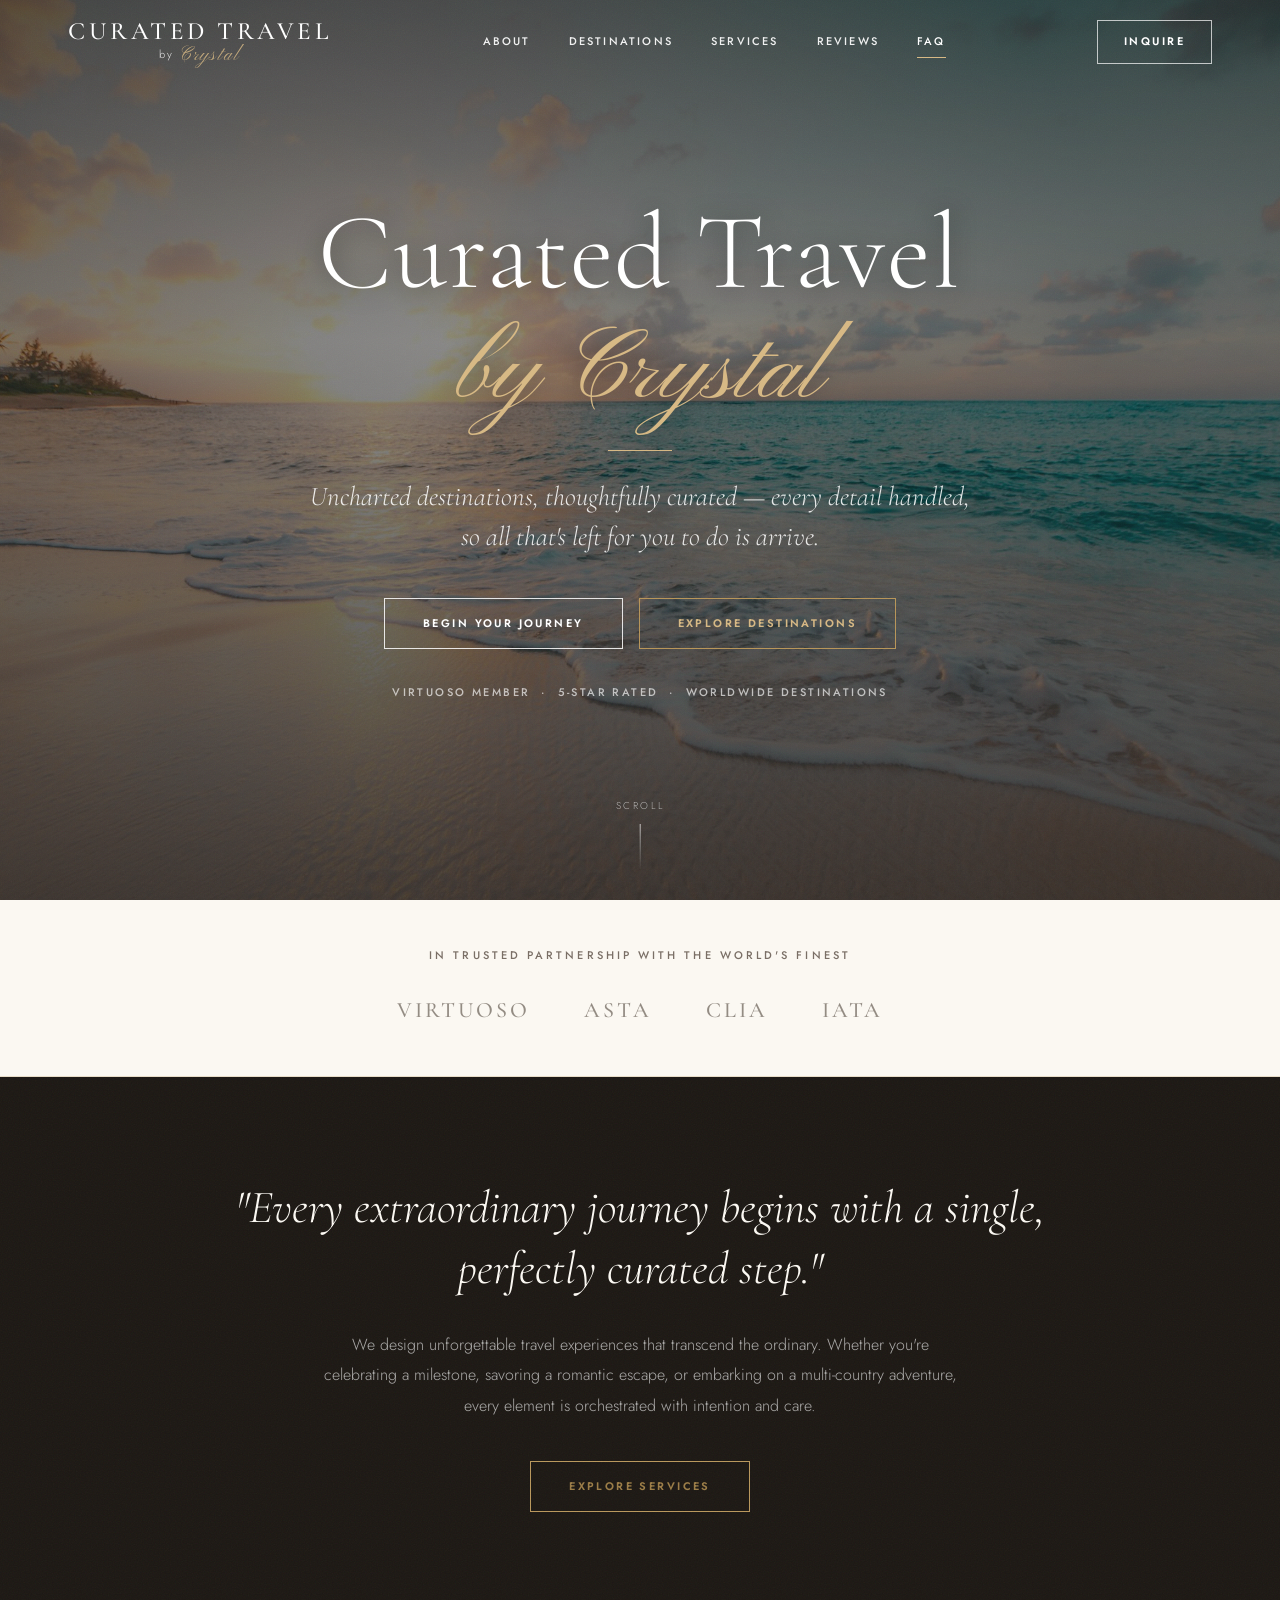
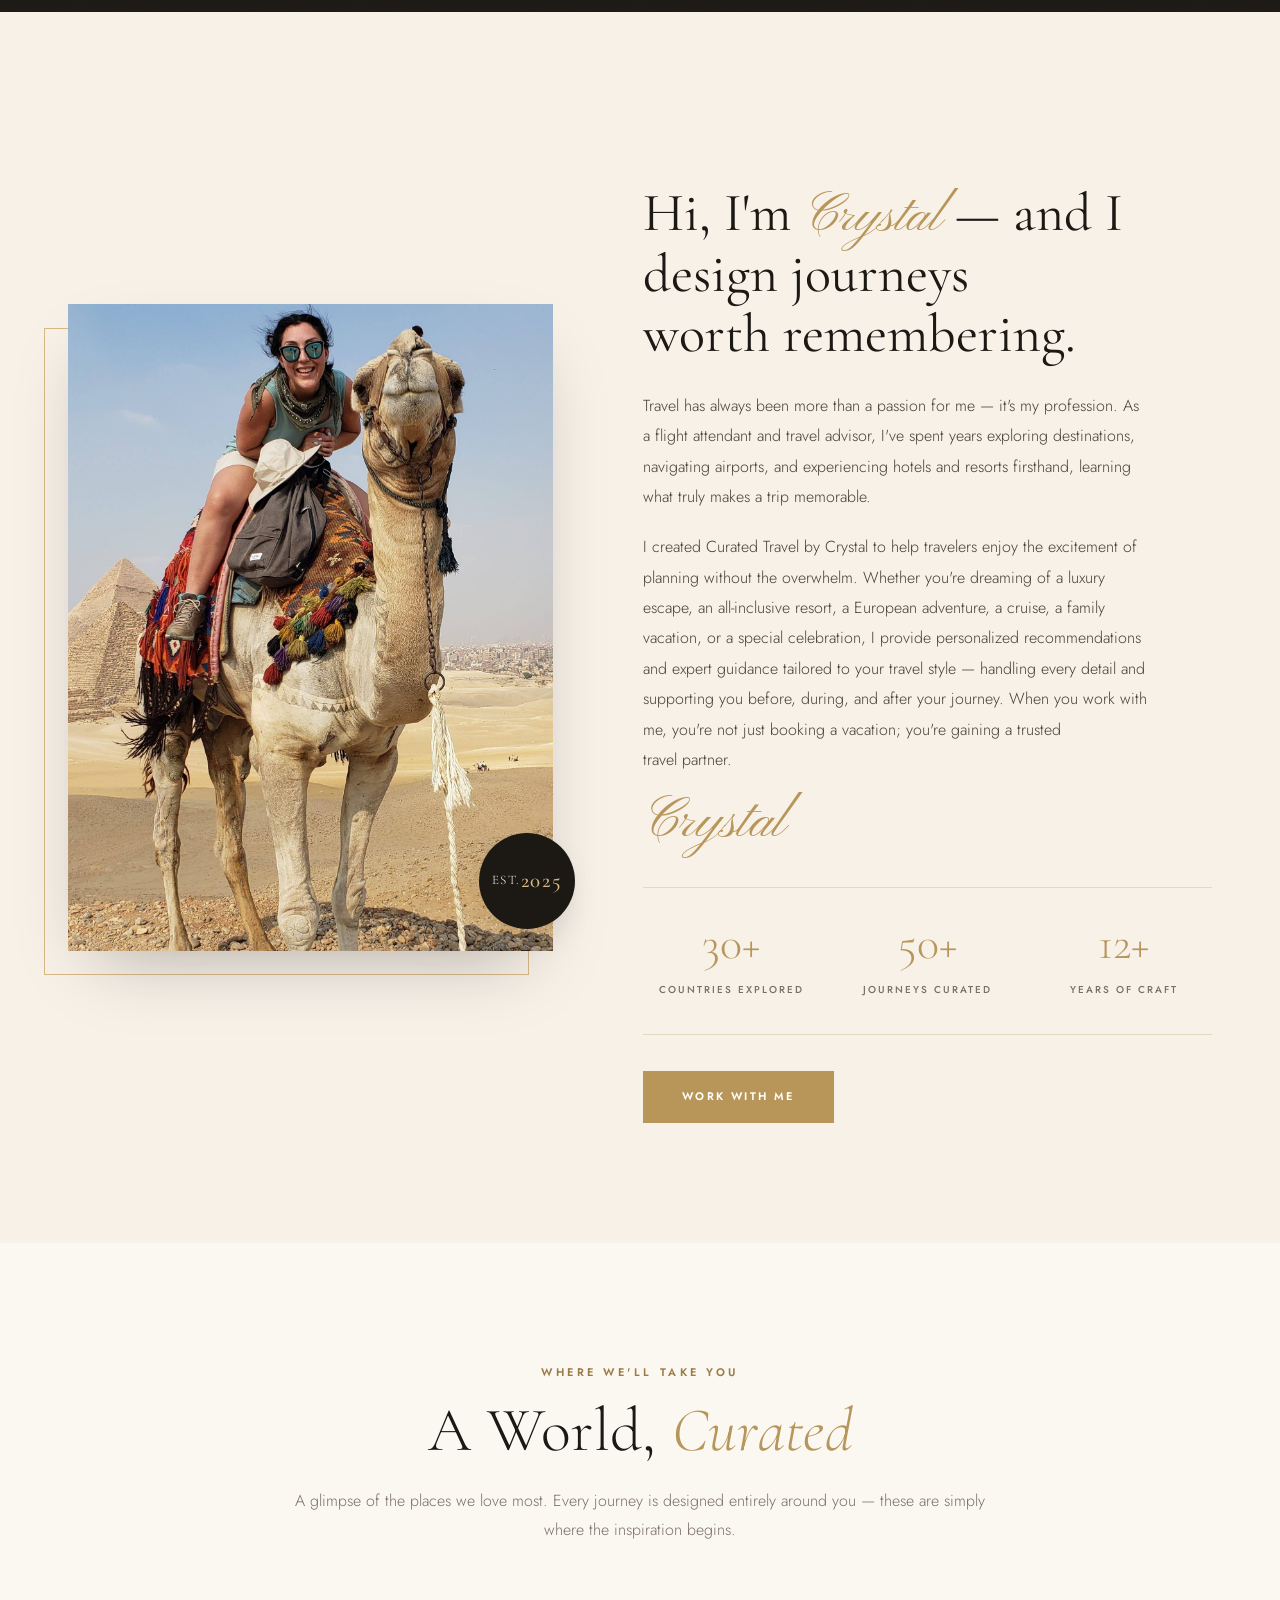
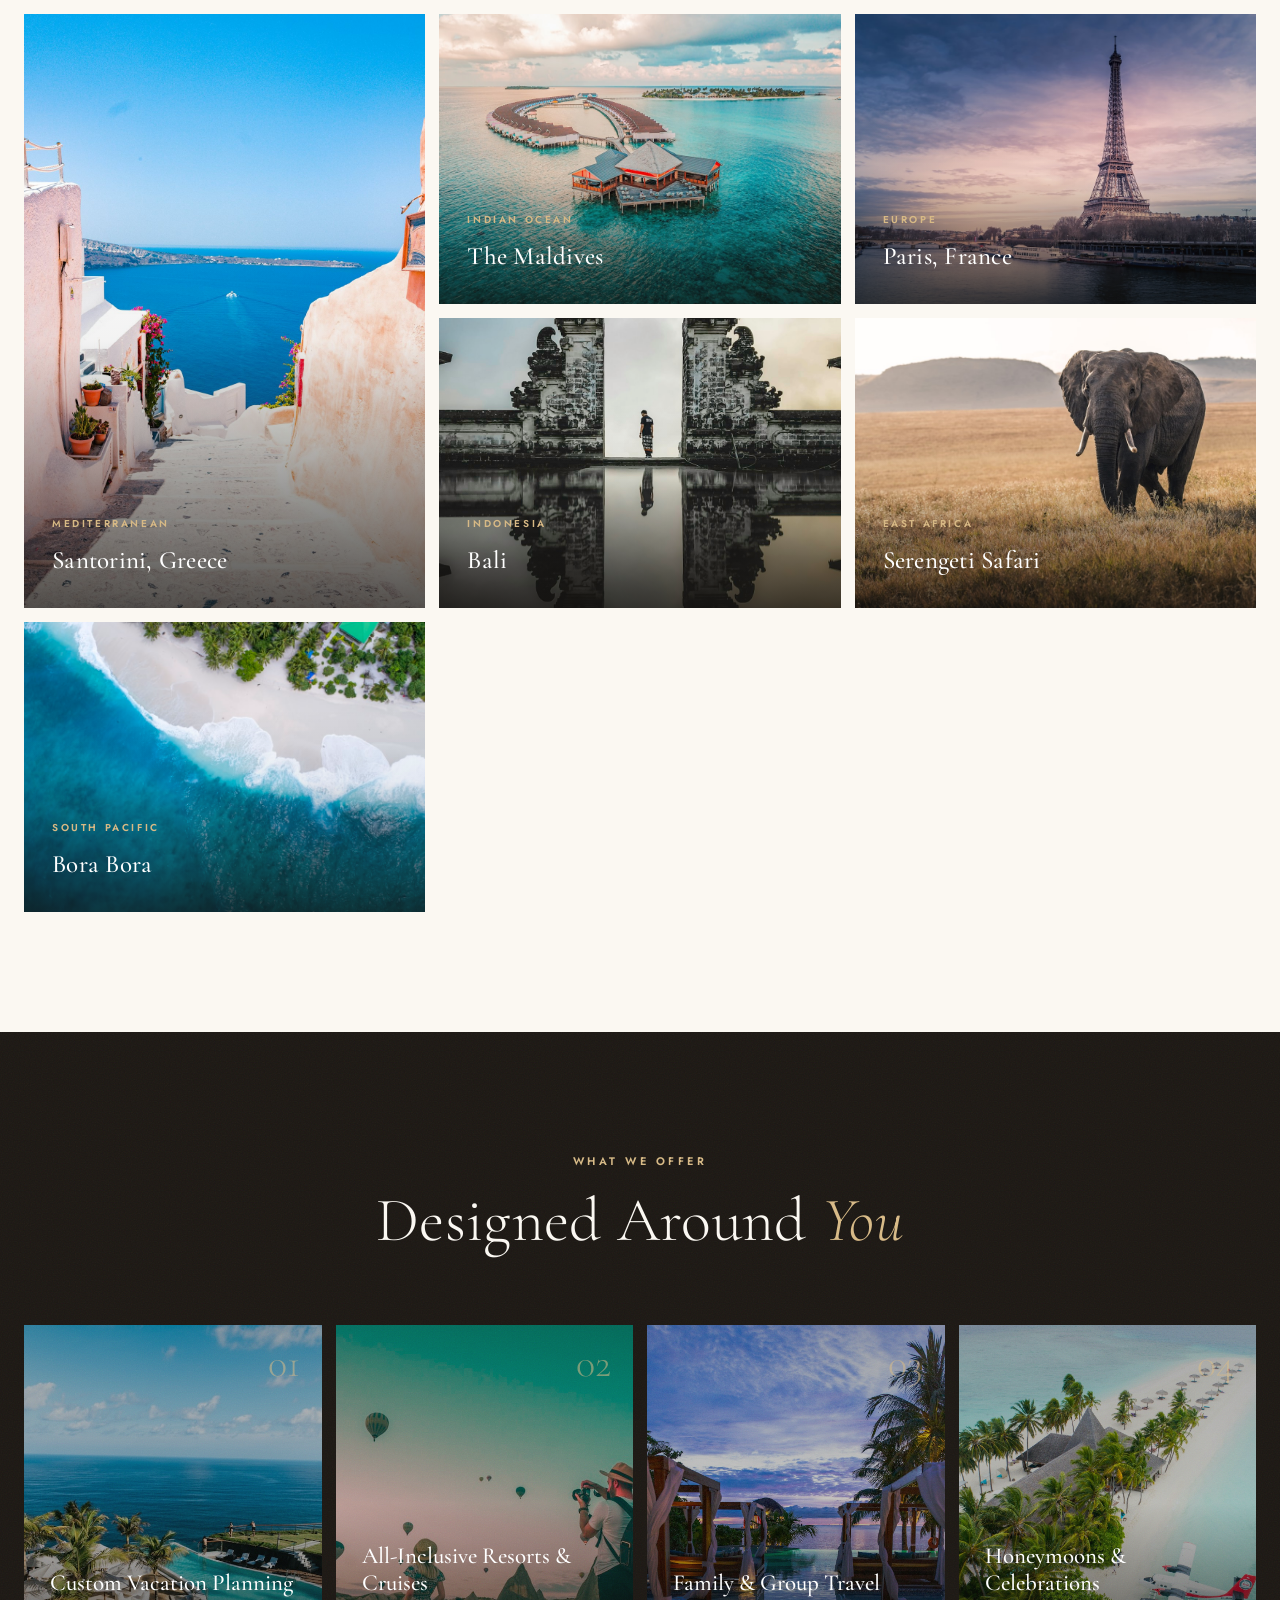
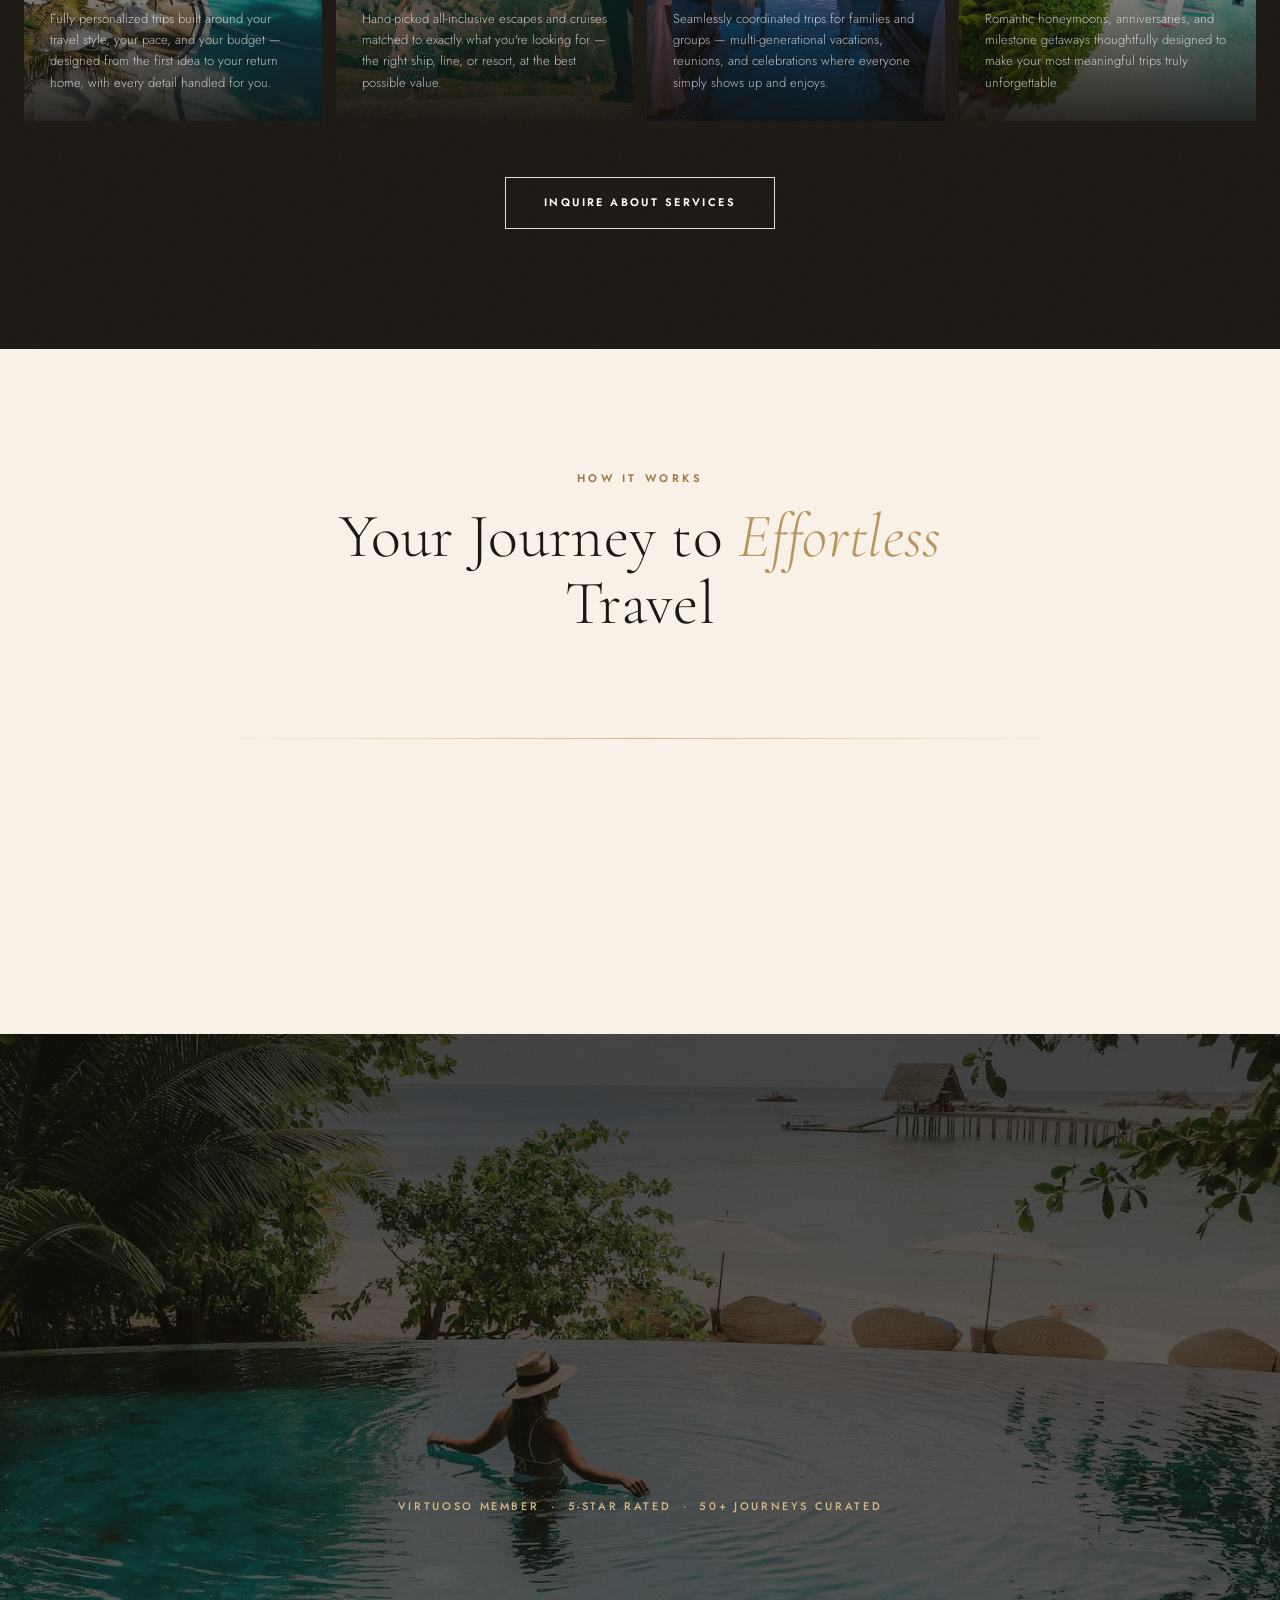
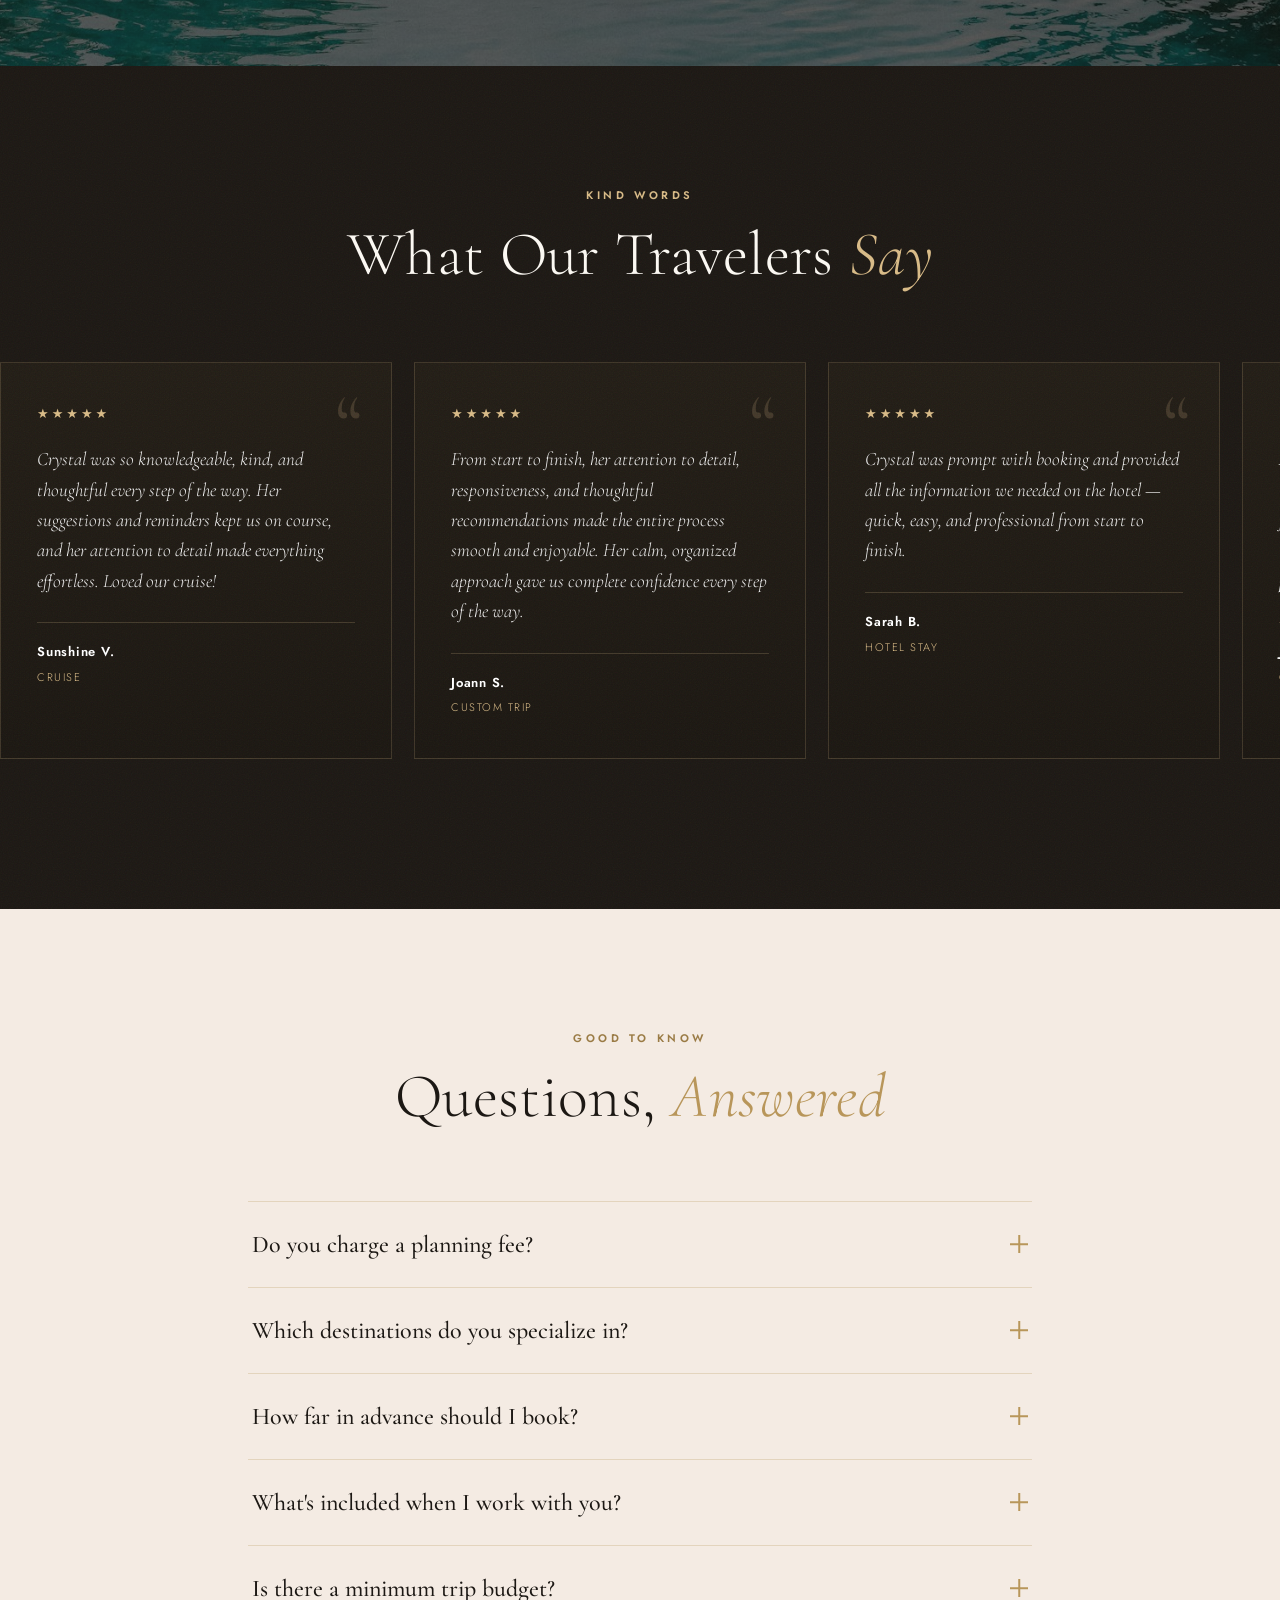
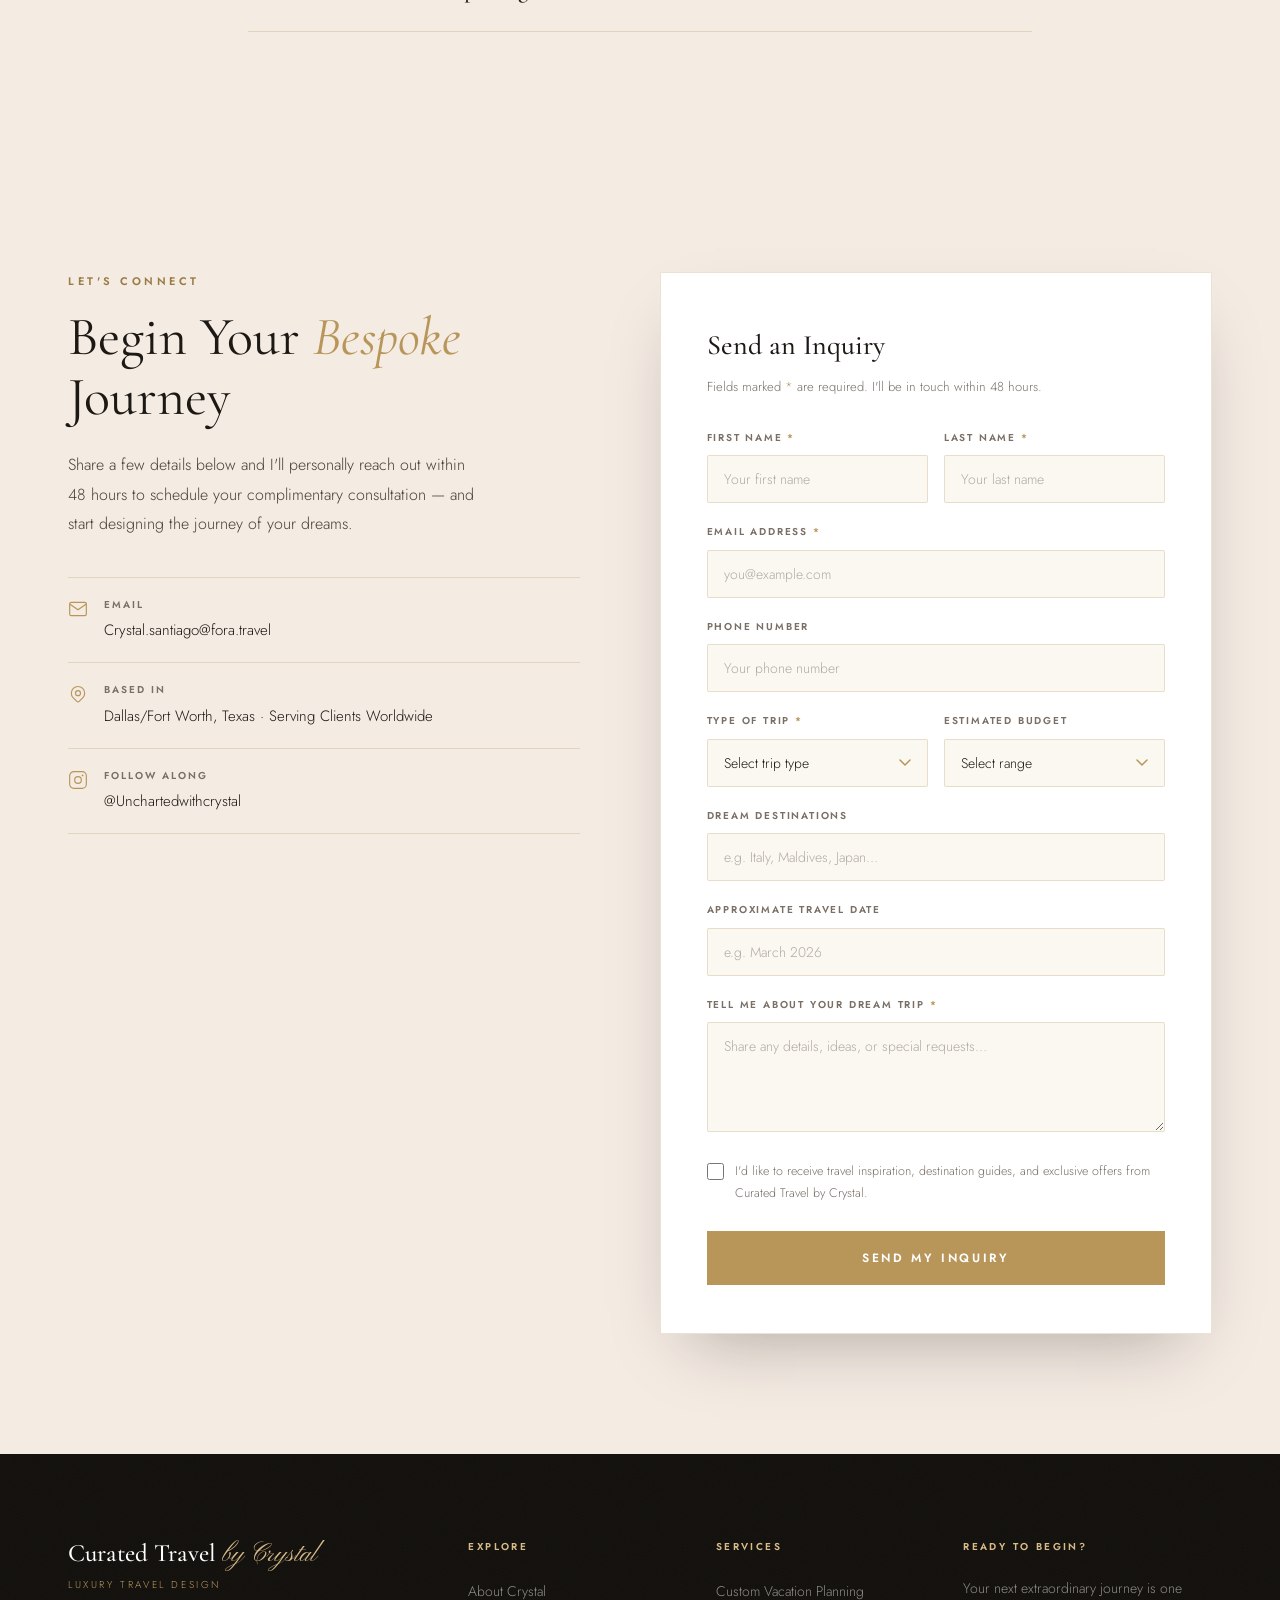
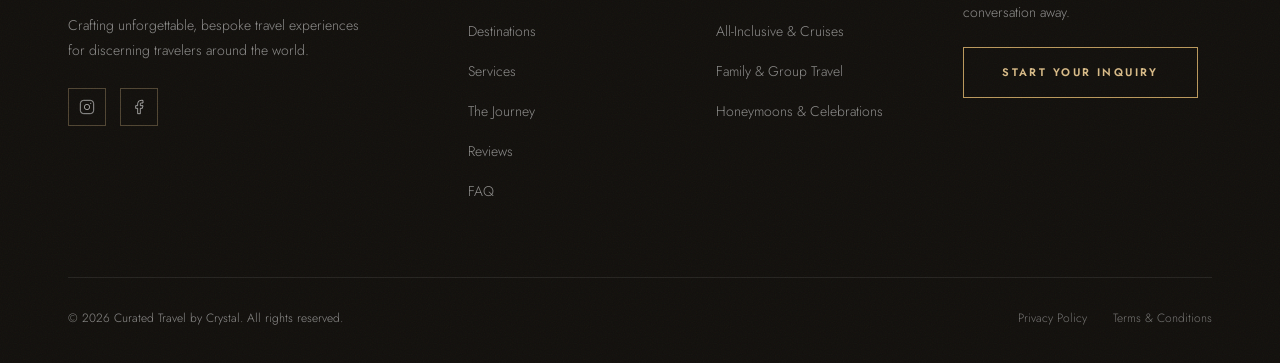
==== index.html @ 4185b919 "Initial commit: Curated Travel by Crystal landing page Static site (HTML/CSS/JS) with hero, destinat" ====
<!DOCTYPE html>
<html lang="en">
<head>
<meta charset="UTF-8">
<meta name="viewport" content="width=device-width, initial-scale=1.0">
<meta name="theme-color" content="#1C1814">
<title>Curated Travel by Crystal | Helping You Experience Uncharted Destinations Through Curated Travel</title>
<meta name="description" content="Curated Travel by Crystal — expert guidance and personalized itineraries for stress-free travel from start to finish.">
<link rel="canonical" href="https://www.curatedtravelbycrystal.com/">

<!-- Open Graph / social sharing -->
<meta property="og:type" content="website">
<meta property="og:site_name" content="Curated Travel by Crystal">
<meta property="og:title" content="Curated Travel by Crystal | Uncharted Destinations, Thoughtfully Curated">
<meta property="og:description" content="Expert guidance and personalized itineraries for stress-free travel from start to finish.">
<meta property="og:image" content="images/hero.jpg">
<meta property="og:url" content="https://www.curatedtravelbycrystal.com/">
<meta name="twitter:card" content="summary_large_image">
<meta name="twitter:title" content="Curated Travel by Crystal | Uncharted Destinations, Thoughtfully Curated">
<meta name="twitter:description" content="Expert guidance and personalized itineraries for stress-free travel from start to finish.">
<meta name="twitter:image" content="images/hero.jpg">

<!-- Favicon -->
<link rel="icon" type="image/svg+xml" href="favicon.svg">

<!-- Fonts -->
<link rel="preconnect" href="https://fonts.googleapis.com">
<link rel="preconnect" href="https://fonts.gstatic.com" crossorigin>
<link href="https://fonts.googleapis.com/css2?family=Cormorant+Garamond:ital,wght@0,300;0,400;0,500;0,600;1,300;1,400;1,500;1,600&family=Pinyon+Script&family=Jost:wght@300;400;500;600&display=swap" rel="stylesheet">

<!-- Hero image preload (largest contentful paint) -->
<link rel="preload" as="image" href="images/hero.jpg" fetchpriority="high">

<link rel="stylesheet" href="css/styles.css">
<noscript><style>.reveal{opacity:1!important;transform:none!important}.hero-img{opacity:1!important;transform:scale(1.02)!important}</style></noscript>

<!-- Structured data for search engines -->
<script type="application/ld+json">
{
  "@context": "https://schema.org",
  "@type": "TravelAgency",
  "name": "Curated Travel by Crystal",
  "description": "Bespoke luxury travel design for discerning travelers — honeymoons, anniversaries, family escapes and destination weddings.",
  "image": "images/hero.jpg",
  "url": "https://www.curatedtravelbycrystal.com/",
  "email": "Crystal.santiago@fora.travel",
  "priceRange": "$$",
  "areaServed": "Worldwide",
  "address": { "@type": "PostalAddress", "addressLocality": "Dallas-Fort Worth", "addressRegion": "TX", "addressCountry": "US" },
  "sameAs": ["https://www.instagram.com/unchartedwithcrystal/", "https://www.facebook.com/unchartedwithcrystal/"]
}
</script>
</head>
<body>

<a href="#main" class="skip-link">Skip to content</a>

<!-- ─────────── NAVIGATION ─────────── -->
<header id="navbar" role="banner">
  <div class="nav-inner">
    <a href="#home" class="nav-logo" aria-label="Curated Travel by Crystal — Home">
      <span class="nav-logo-main">Curated Travel</span>
      <span class="nav-logo-sub">by <em class="signature">Crystal</em></span>
    </a>
    <nav class="nav-links" aria-label="Primary">
      <a href="#about" data-spy="about">About</a>
      <a href="#destinations" data-spy="destinations">Destinations</a>
      <a href="#services" data-spy="services">Services</a>
      <a href="#testimonials" data-spy="testimonials">Reviews</a>
      <a href="#faq" data-spy="faq">FAQ</a>
    </nav>
    <a href="#contact" class="btn btn-gold nav-cta">Inquire</a>
    <button class="nav-hamburger" id="hamburgerBtn" aria-label="Open menu" aria-expanded="false" aria-controls="mobileNav">
      <span></span><span></span><span></span>
    </button>
  </div>
</header>

<!-- Mobile drawer -->
<div class="mobile-nav" id="mobileNav" role="dialog" aria-modal="true" aria-label="Mobile navigation" hidden>
  <button class="mobile-close" id="mobileClose" aria-label="Close menu">&times;</button>
  <a href="#about">About</a>
  <a href="#destinations">Destinations</a>
  <a href="#services">Services</a>
  <a href="#process">Journey</a>
  <a href="#testimonials">Reviews</a>
  <a href="#faq">FAQ</a>
  <a href="#contact" class="mobile-cta">Begin Your Journey</a>
</div>

<main id="main">

<!-- ─────────── HERO ─────────── -->
<section id="home" class="hero" aria-label="Welcome">
  <div class="hero-media">
    <img src="images/hero.jpg" alt="A serene tropical beach at golden sunset" class="hero-img" fetchpriority="high">
  </div>
  <div class="hero-overlay" aria-hidden="true"></div>
  <div class="grain" aria-hidden="true"></div>
  <div class="hero-content">
    <h1 class="hero-title reveal">Curated Travel<br><span class="signature signature-xl">by Crystal</span></h1>
    <div class="hero-divider reveal" aria-hidden="true"></div>
    <p class="hero-subtitle reveal">Uncharted destinations, thoughtfully curated — every detail handled, so all that's left for you to do is&nbsp;arrive.</p>
    <div class="hero-actions reveal">
      <a href="#contact" class="btn btn-white">Begin Your Journey</a>
      <a href="#destinations" class="btn btn-ghost">Explore Destinations</a>
    </div>
    <p class="hero-trust reveal">Virtuoso Member &nbsp;·&nbsp; 5-Star Rated &nbsp;·&nbsp; Worldwide Destinations</p>
  </div>
  <a href="#trust" class="hero-scroll" aria-label="Scroll down">
    <span>Scroll</span>
    <span class="scroll-line" aria-hidden="true"></span>
  </a>
</section>

<!-- ─────────── TRUST BAR ─────────── -->
<section id="trust" class="trust" aria-label="Affiliations">
  <div class="container">
    <p class="trust-label reveal">In trusted partnership with the world's finest</p>
    <ul class="trust-marks reveal" role="list">
      <li>VIRTUOSO</li>
      <li>ASTA</li>
      <li>CLIA</li>
      <li>IATA</li>
    </ul>
  </div>
</section>

<!-- ─────────── INTRO STRIP ─────────── -->
<section id="intro" class="intro" aria-label="Introduction">
  <div class="grain" aria-hidden="true"></div>
  <div class="container">
    <p class="intro-quote reveal">"Every extraordinary journey begins with a single, perfectly curated&nbsp;step."</p>
    <p class="intro-body reveal">We design unforgettable travel experiences that transcend the ordinary. Whether you're celebrating a milestone, savoring a romantic escape, or embarking on a multi-country adventure, every element is orchestrated with intention and&nbsp;care.</p>
    <a href="#services" class="btn btn-ghost reveal">Explore Services</a>
  </div>
</section>

<!-- ─────────── ABOUT ─────────── -->
<section id="about" class="about" aria-label="About Crystal">
  <div class="container">
    <div class="about-grid">
      <div class="about-photo-wrap reveal">
        <div class="about-photo">
          <img src="images/egypt.jpeg" alt="Crystal, your luxury travel designer" loading="lazy" width="600" height="800">
        </div>
        <span class="about-frame" aria-hidden="true"></span>
        <span class="about-badge" aria-hidden="true">Est.<br><strong>2025</strong></span>
      </div>
      <div class="about-text">
        <p class="section-label reveal">Your Travel Designer</p>
        <h2 class="reveal">Hi, I'm <span class="signature">Crystal</span> — and I design journeys worth&nbsp;remembering.</h2>
        <p class="reveal">Travel has always been more than a passion for me — it's my profession. As a flight attendant and travel advisor, I've spent years exploring destinations, navigating airports, and experiencing hotels and resorts firsthand, learning what truly makes a trip&nbsp;memorable.</p>
        <p class="reveal">I created Curated Travel by Crystal to help travelers enjoy the excitement of planning without the overwhelm. Whether you're dreaming of a luxury escape, an all-inclusive resort, a European adventure, a cruise, a family vacation, or a special celebration, I provide personalized recommendations and expert guidance tailored to your travel style — handling every detail and supporting you before, during, and after your journey. When you work with me, you're not just booking a vacation; you're gaining a trusted travel&nbsp;partner.</p>
        <p class="about-sign reveal"><span class="signature signature-lg">Crystal</span></p>
        <div class="stats reveal" aria-label="Highlights">
          <div class="stat"><span class="stat-num" data-count="30" data-suffix="+">0</span><span class="stat-label">Countries Explored</span></div>
          <div class="stat"><span class="stat-num" data-count="50" data-suffix="+">0</span><span class="stat-label">Journeys Curated</span></div>
          <div class="stat"><span class="stat-num" data-count="12" data-suffix="+">0</span><span class="stat-label">Years of Craft</span></div>
        </div>
        <a href="#contact" class="btn btn-gold-solid reveal">Work With Me</a>
      </div>
    </div>
  </div>
</section>

<!-- ─────────── DESTINATIONS ─────────── -->
<section id="destinations" class="destinations" aria-label="Destinations">
  <div class="container">
    <div class="section-head reveal">
      <p class="section-label">Where We'll Take You</p>
      <h2>A World, <span class="italic-gold">Curated</span></h2>
      <p class="section-intro">A glimpse of the places we love most. Every journey is designed entirely around you — these are simply where the inspiration&nbsp;begins.</p>
    </div>
  </div>
  <div class="dest-grid">
    <figure class="dest-cell dest-tall reveal">
      <img src="images/dest-santorini.jpg" alt="Whitewashed steps and blue sea in Santorini, Greece" loading="lazy" width="800" height="1000">
      <figcaption><span class="dest-region">Mediterranean</span><span class="dest-name">Santorini, Greece</span></figcaption>
    </figure>
    <figure class="dest-cell reveal">
      <img src="images/dest-maldives.jpg" alt="Overwater villas in the Maldives" loading="lazy" width="800" height="600">
      <figcaption><span class="dest-region">Indian Ocean</span><span class="dest-name">The Maldives</span></figcaption>
    </figure>
    <figure class="dest-cell reveal">
      <img src="images/dest-paris.jpg" alt="The Eiffel Tower at dusk in Paris, France" loading="lazy" width="800" height="600">
      <figcaption><span class="dest-region">Europe</span><span class="dest-name">Paris, France</span></figcaption>
    </figure>
    <figure class="dest-cell reveal">
      <img src="images/dest-bali.jpg" alt="The Gates of Heaven temple in Bali, Indonesia" loading="lazy" width="800" height="600">
      <figcaption><span class="dest-region">Indonesia</span><span class="dest-name">Bali</span></figcaption>
    </figure>
    <figure class="dest-cell reveal">
      <img src="images/dest-safari.jpg" alt="An elephant on the golden savanna of the Serengeti" loading="lazy" width="800" height="600">
      <figcaption><span class="dest-region">East Africa</span><span class="dest-name">Serengeti Safari</span></figcaption>
    </figure>
    <figure class="dest-cell reveal">
      <img src="images/dest-borabora.jpg" alt="An aerial view of a turquoise lagoon and white-sand island" loading="lazy" width="800" height="600">
      <figcaption><span class="dest-region">South Pacific</span><span class="dest-name">Bora Bora</span></figcaption>
    </figure>
  </div>
</section>

<!-- ─────────── SERVICES ─────────── -->
<section id="services" class="services" aria-label="Services">
  <div class="grain" aria-hidden="true"></div>
  <div class="container">
    <div class="section-head reveal">
      <p class="section-label light">What We Offer</p>
      <h2 class="on-dark">Designed Around <span class="italic-gold-lt">You</span></h2>
    </div>
  </div>
  <div class="services-grid">
    <article class="service-card reveal">
      <img src="images/service-hotels.jpg" alt="A clifftop infinity pool overlooking the ocean" loading="lazy" width="800" height="600">
      <span class="service-num" aria-hidden="true">01</span>
      <div class="service-info">
        <h3>Custom Vacation Planning</h3>
        <p>Fully personalized trips built around your travel style, your pace, and your budget — designed from the first idea to your return home, with every detail handled for you.</p>
      </div>
    </article>
    <article class="service-card reveal">
      <img src="images/service-itineraries.jpg" alt="Hot air balloons drifting over Cappadocia at dawn" loading="lazy" width="800" height="600">
      <span class="service-num" aria-hidden="true">02</span>
      <div class="service-info">
        <h3>All-Inclusive Resorts &amp; Cruises</h3>
        <p>Hand-picked all-inclusive escapes and cruises matched to exactly what you're looking for — the right ship, line, or resort, at the best possible value.</p>
      </div>
    </article>
    <article class="service-card reveal">
      <img src="images/service-weddings.jpg" alt="Candle-lit cabanas beside an infinity pool at sunset" loading="lazy" width="800" height="600">
      <span class="service-num" aria-hidden="true">03</span>
      <div class="service-info">
        <h3>Family &amp; Group Travel</h3>
        <p>Seamlessly coordinated trips for families and groups — multi-generational vacations, reunions, and celebrations where everyone simply shows up and enjoys.</p>
      </div>
    </article>
    <article class="service-card reveal">
      <img src="images/service-alacarte.jpg" alt="A seaplane arriving at a white-sand island beach" loading="lazy" width="800" height="600">
      <span class="service-num" aria-hidden="true">04</span>
      <div class="service-info">
        <h3>Honeymoons &amp; Celebrations</h3>
        <p>Romantic honeymoons, anniversaries, and milestone getaways thoughtfully designed to make your most meaningful trips truly unforgettable.</p>
      </div>
    </article>
  </div>
  <div class="services-cta reveal">
    <a href="#contact" class="btn btn-white">Inquire About Services</a>
  </div>
</section>

<!-- ─────────── PROCESS ─────────── -->
<section id="process" class="process" aria-label="How it works">
  <div class="container">
    <div class="section-head reveal">
      <p class="section-label">How It Works</p>
      <h2>Your Journey to <span class="italic-gold">Effortless</span> Travel</h2>
    </div>
    <ol class="process-steps">
      <li class="step reveal">
        <span class="step-num" aria-hidden="true">1</span>
        <h3>Consultation</h3>
        <p>We begin with a complimentary call to understand your travel dreams, preferences, and budget.</p>
      </li>
      <li class="step reveal">
        <span class="step-num" aria-hidden="true">2</span>
        <h3>Design</h3>
        <p>I craft a bespoke itinerary tailored entirely to you — every detail thoughtfully hand-selected.</p>
      </li>
      <li class="step reveal">
        <span class="step-num" aria-hidden="true">3</span>
        <h3>Refine</h3>
        <p>We review together and fine-tune until your journey is exactly as you've imagined it.</p>
      </li>
      <li class="step reveal">
        <span class="step-num" aria-hidden="true">4</span>
        <h3>Reserve &amp; Travel</h3>
        <p>I handle every reservation, then you depart with complete confidence — I'm a message away throughout your entire trip.</p>
      </li>
    </ol>
  </div>
</section>

<!-- ─────────── PARALLAX DIFFERENCE BAND ─────────── -->
<section id="difference" class="difference" aria-label="The curated difference">
  <div class="difference-bg" aria-hidden="true"></div>
  <div class="difference-overlay" aria-hidden="true"></div>
  <div class="container difference-content">
    <p class="section-label light reveal">The Curated Difference</p>
    <p class="difference-line reveal">Your only job is to&nbsp;<span class="italic-gold-lt">arrive.</span></p>
    <p class="difference-sub reveal">Every reservation confirmed, every transfer arranged, every detail anticipated — so you can be fully present for the moments that matter&nbsp;most.</p>
    <p class="difference-trust reveal">Virtuoso Member &nbsp;·&nbsp; 5-Star Rated &nbsp;·&nbsp; 50+ Journeys Curated</p>
  </div>
</section>

<!-- ─────────── TESTIMONIALS ─────────── -->
<section id="testimonials" class="testimonials" aria-label="Client testimonials">
  <div class="grain" aria-hidden="true"></div>
  <div class="container">
    <div class="section-head reveal">
      <p class="section-label light">Kind Words</p>
      <h2 class="on-dark">What Our Travelers <span class="italic-gold-lt">Say</span></h2>
    </div>
  </div>
  <div class="testimonials-track" role="list" aria-label="Testimonials">
    <figure class="testimonial-card" role="listitem">
      <div class="stars" aria-label="5 out of 5 stars">★★★★★</div>
      <blockquote>Crystal was so knowledgeable, kind, and thoughtful every step of the way. Her suggestions and reminders kept us on course, and her attention to detail made everything effortless. Loved our cruise!</blockquote>
      <figcaption><span class="t-name">Sunshine V.</span><span class="t-trip">Cruise</span></figcaption>
    </figure>
    <figure class="testimonial-card" role="listitem">
      <div class="stars" aria-label="5 out of 5 stars">★★★★★</div>
      <blockquote>From start to finish, her attention to detail, responsiveness, and thoughtful recommendations made the entire process smooth and enjoyable. Her calm, organized approach gave us complete confidence every step of the way.</blockquote>
      <figcaption><span class="t-name">Joann S.</span><span class="t-trip">Custom Trip</span></figcaption>
    </figure>
    <figure class="testimonial-card" role="listitem">
      <div class="stars" aria-label="5 out of 5 stars">★★★★★</div>
      <blockquote>Crystal was prompt with booking and provided all the information we needed on the hotel — quick, easy, and professional from start to finish.</blockquote>
      <figcaption><span class="t-name">Sarah B.</span><span class="t-trip">Hotel Stay</span></figcaption>
    </figure>
    <figure class="testimonial-card" role="listitem">
      <div class="stars" aria-label="5 out of 5 stars">★★★★★</div>
      <blockquote>An amazing experience — definitely 5 out of 5! Crystal made the entire process easy and stress-free, handling every detail so everything came together seamlessly. Timely, responsive, and professional throughout.</blockquote>
      <figcaption><span class="t-name">Jay P.</span><span class="t-trip">Custom Trip</span></figcaption>
    </figure>
    <figure class="testimonial-card" role="listitem">
      <div class="stars" aria-label="5 out of 5 stars">★★★★★</div>
      <blockquote>From start to finish the process was seamless, efficient, and genuinely stress-free. No matter how specific my needs became, Crystal always found a way to make it happen. I could fully express what I wanted, then trust her with the details — and she absolutely delivered.</blockquote>
      <figcaption><span class="t-name">Jc S.</span><span class="t-trip">Getaway · Fredericksburg, TX</span></figcaption>
    </figure>
  </div>
</section>

<!-- ─────────── FAQ ─────────── -->
<section id="faq" class="faq" aria-label="Frequently asked questions">
  <div class="container container-narrow">
    <div class="section-head reveal">
      <p class="section-label">Good to Know</p>
      <h2>Questions, <span class="italic-gold">Answered</span></h2>
    </div>
    <div class="faq-list">
      <div class="faq-item reveal">
        <button class="faq-q" aria-expanded="false">Do you charge a planning fee?<span class="faq-icon" aria-hidden="true"></span></button>
        <div class="faq-a"><p>I don't charge planning fees for most vacations, cruises, and resort stays. Fees are reserved for highly customized itineraries that require extensive research and coordination — particularly multi-destination and international trips, and itineraries with multiple travelers. Standalone airline ticket bookings always include a service fee.</p></div>
      </div>
      <div class="faq-item reveal">
        <button class="faq-q" aria-expanded="false">Which destinations do you specialize in?<span class="faq-icon" aria-hidden="true"></span></button>
        <div class="faq-a"><p>I specialize in Puerto Rico, the Caribbean, Hawaii, and Florida, along with Spain, Ireland, and the U.S. Northeast — Boston, Cape Cod, and Maine. Wherever you're headed, I design the journey entirely around you.</p></div>
      </div>
      <div class="faq-item reveal">
        <button class="faq-q" aria-expanded="false">How far in advance should I book?<span class="faq-icon" aria-hidden="true"></span></button>
        <div class="faq-a"><p>We recommend reaching out 3–6 months ahead for most journeys, and 9–12 months for peak-season travel, special celebrations, or complex multi-country itineraries.</p></div>
      </div>
      <div class="faq-item reveal">
        <button class="faq-q" aria-expanded="false">What's included when I work with you?<span class="faq-icon" aria-hidden="true"></span></button>
        <div class="faq-a"><p>A personalized itinerary, every reservation handled, VIP perks and upgrades where available, 24/7 in-trip support, and a single dedicated point of contact from first idea to final sunset.</p></div>
      </div>
      <div class="faq-item reveal">
        <button class="faq-q" aria-expanded="false">Is there a minimum trip budget?<span class="faq-icon" aria-hidden="true"></span></button>
        <div class="faq-a"><p>There's no trip too small — I work on getaways starting around $200 and up through luxury escapes. Sharing a rough budget up front simply helps me match every recommendation to what matters most to you.</p></div>
      </div>
    </div>
  </div>
</section>

<!-- ─────────── CONTACT ─────────── -->
<section id="contact" class="contact" aria-label="Contact and inquiry">
  <div class="container">
    <div class="contact-grid">
      <div class="contact-info">
        <p class="section-label reveal">Let's Connect</p>
        <h2 class="reveal">Begin Your <span class="italic-gold">Bespoke</span> Journey</h2>
        <p class="contact-lead reveal">Share a few details below and I'll personally reach out within 48 hours to schedule your complimentary consultation — and start designing the journey of your&nbsp;dreams.</p>
        <ul class="contact-details reveal" role="list">
          <li>
            <svg viewBox="0 0 24 24" fill="none" stroke="currentColor" stroke-width="1.4" aria-hidden="true"><path d="M4 4h16c1.1 0 2 .9 2 2v12c0 1.1-.9 2-2 2H4c-1.1 0-2-.9-2-2V6c0-1.1.9-2 2-2z"/><polyline points="22,6 12,13 2,6"/></svg>
            <div><strong>Email</strong><a href="mailto:Crystal.santiago@fora.travel">Crystal.santiago@fora.travel</a></div>
          </li>
          <!-- Phone hidden until a real number is added. To restore: uncomment and set the number.
          <li>
            <svg viewBox="0 0 24 24" fill="none" stroke="currentColor" stroke-width="1.4" aria-hidden="true"><path d="M22 16.92v3a2 2 0 0 1-2.18 2 19.79 19.79 0 0 1-8.63-3.07A19.5 19.5 0 0 1 4.69 12 19.79 19.79 0 0 1 1.61 3.18 2 2 0 0 1 3.59 1h3a2 2 0 0 1 2 1.72 12.84 12.84 0 0 0 .7 2.81 2 2 0 0 1-.45 2.11L7.91 8.96a16 16 0 0 0 6.12 6.12l1.27-1.27a2 2 0 0 1 2.11-.45 12.84 12.84 0 0 0 2.81.7A2 2 0 0 1 22 16.92z"/></svg>
            <div><strong>Phone</strong><a href="tel:+1XXXXXXXXXX">(XXX) XXX-XXXX</a></div>
          </li>
          -->
          <li>
            <svg viewBox="0 0 24 24" fill="none" stroke="currentColor" stroke-width="1.4" aria-hidden="true"><path d="M17.657 16.657L13.414 20.9a2 2 0 0 1-2.827 0l-4.244-4.243a8 8 0 1 1 11.314 0z"/><circle cx="12" cy="11" r="3"/></svg>
            <div><strong>Based In</strong><span>Dallas/Fort Worth, Texas · Serving Clients Worldwide</span></div>
          </li>
          <li>
            <svg viewBox="0 0 24 24" fill="none" stroke="currentColor" stroke-width="1.4" aria-hidden="true"><rect x="2" y="2" width="20" height="20" rx="5"/><circle cx="12" cy="12" r="4"/><circle cx="17.5" cy="6.5" r="1.1" fill="currentColor" stroke="none"/></svg>
            <div><strong>Follow Along</strong><a href="https://www.instagram.com/unchartedwithcrystal/" target="_blank" rel="noopener">@Unchartedwithcrystal</a></div>
          </li>
        </ul>
      </div>

      <div class="contact-form-wrap reveal">
        <form class="contact-form" id="inquiryForm" novalidate>
          <h3 class="form-title">Send an Inquiry</h3>
          <p class="form-subtitle">Fields marked <span class="req">*</span> are required. I'll be in touch within 48&nbsp;hours.</p>

          <div class="form-row">
            <div class="form-group">
              <label for="firstName">First Name <span class="req">*</span></label>
              <input type="text" id="firstName" name="firstName" placeholder="Your first name" required autocomplete="given-name">
            </div>
            <div class="form-group">
              <label for="lastName">Last Name <span class="req">*</span></label>
              <input type="text" id="lastName" name="lastName" placeholder="Your last name" required autocomplete="family-name">
            </div>
          </div>

          <div class="form-group">
            <label for="email">Email Address <span class="req">*</span></label>
            <input type="email" id="email" name="email" placeholder="you@example.com" required autocomplete="email">
          </div>

          <div class="form-group">
            <label for="phone">Phone Number</label>
            <input type="tel" id="phone" name="phone" placeholder="Your phone number" autocomplete="tel">
          </div>

          <div class="form-row">
            <div class="form-group">
              <label for="travelType">Type of Trip <span class="req">*</span></label>
              <select id="travelType" name="travelType" required>
                <option value="" disabled selected>Select trip type</option>
                <option>Honeymoon</option>
                <option>Anniversary</option>
                <option>Family Vacation</option>
                <option>Group Travel</option>
                <option>Destination Wedding</option>
                <option>Romantic Getaway</option>
                <option>Solo Travel</option>
                <option>All-Inclusive</option>
                <option>Adventure</option>
                <option>Other</option>
              </select>
            </div>
            <div class="form-group">
              <label for="budget">Estimated Budget</label>
              <select id="budget" name="budget">
                <option value="" disabled selected>Select range</option>
                <option>Under $5,000</option>
                <option>$5,000 – $10,000</option>
                <option>$10,000 – $15,000</option>
                <option>$15,000 – $20,000</option>
                <option>$20,000+</option>
              </select>
            </div>
          </div>

          <div class="form-group">
            <label for="dreamDestinations">Dream Destinations</label>
            <input type="text" id="dreamDestinations" name="destinations" placeholder="e.g. Italy, Maldives, Japan…">
          </div>

          <div class="form-group">
            <label for="travelDate">Approximate Travel Date</label>
            <input type="text" id="travelDate" name="travelDate" placeholder="e.g. March 2026">
          </div>

          <div class="form-group">
            <label for="message">Tell Me About Your Dream Trip <span class="req">*</span></label>
            <textarea id="message" name="message" rows="4" placeholder="Share any details, ideas, or special requests…" required></textarea>
          </div>

          <label class="form-check">
            <input type="checkbox" id="newsletter" name="newsletter" value="yes">
            <span>I'd like to receive travel inspiration, destination guides, and exclusive offers from Curated Travel by Crystal.</span>
          </label>

          <!-- Honeypot — hidden from people, catches bots -->
          <div class="hp-field" aria-hidden="true">
            <label for="website_url">Leave this field blank</label>
            <input type="text" id="website_url" name="website_url" tabindex="-1" autocomplete="off">
          </div>

          <button type="submit" class="btn btn-gold-solid form-submit" id="submitBtn">Send My Inquiry</button>
          <div class="form-message" id="formMessage" role="alert" aria-live="polite"></div>
        </form>
      </div>
    </div>
  </div>
</section>

</main>

<!-- ─────────── FOOTER ─────────── -->
<footer class="footer" role="contentinfo">
  <div class="grain" aria-hidden="true"></div>
  <div class="container">
    <div class="footer-grid">
      <div class="footer-brand">
        <p class="footer-name">Curated Travel <span class="signature">by Crystal</span></p>
        <span class="footer-sub">Luxury Travel Design</span>
        <p class="footer-desc">Crafting unforgettable, bespoke travel experiences for discerning travelers around the&nbsp;world.</p>
        <div class="social-links" aria-label="Social media">
          <a href="https://www.instagram.com/unchartedwithcrystal/" target="_blank" rel="noopener" class="social-link" aria-label="Instagram"><svg width="16" height="16" viewBox="0 0 24 24" fill="none" stroke="currentColor" stroke-width="1.5"><rect x="2" y="2" width="20" height="20" rx="5"/><circle cx="12" cy="12" r="4"/><circle cx="17.5" cy="6.5" r="1" fill="currentColor" stroke="none"/></svg></a>
          <a href="https://www.facebook.com/unchartedwithcrystal/" target="_blank" rel="noopener" class="social-link" aria-label="Facebook"><svg width="16" height="16" viewBox="0 0 24 24" fill="none" stroke="currentColor" stroke-width="1.5"><path d="M18 2h-3a5 5 0 0 0-5 5v3H7v4h3v8h4v-8h3l1-4h-4V7a1 1 0 0 1 1-1h3z"/></svg></a>
        </div>
      </div>
      <div class="footer-col">
        <h4>Explore</h4>
        <ul role="list">
          <li><a href="#about">About Crystal</a></li>
          <li><a href="#destinations">Destinations</a></li>
          <li><a href="#services">Services</a></li>
          <li><a href="#process">The Journey</a></li>
          <li><a href="#testimonials">Reviews</a></li>
          <li><a href="#faq">FAQ</a></li>
        </ul>
      </div>
      <div class="footer-col">
        <h4>Services</h4>
        <ul role="list">
          <li><a href="#services">Custom Vacation Planning</a></li>
          <li><a href="#services">All-Inclusive &amp; Cruises</a></li>
          <li><a href="#services">Family &amp; Group Travel</a></li>
          <li><a href="#services">Honeymoons &amp; Celebrations</a></li>
        </ul>
      </div>
      <div class="footer-col footer-cta-col">
        <h4>Ready to Begin?</h4>
        <p>Your next extraordinary journey is one conversation away.</p>
        <a href="#contact" class="btn btn-gold">Start Your Inquiry</a>
      </div>
    </div>
    <div class="footer-bottom">
      <p>&copy; <span id="year"></span> Curated Travel by Crystal. All rights reserved.</p>
      <div class="footer-legal">
        <a href="privacy.html">Privacy Policy</a>
        <a href="terms.html">Terms &amp; Conditions</a>
      </div>
    </div>
  </div>
</footer>

<!-- Floating actions -->
<a href="#contact" class="float-inquire" id="floatInquire" aria-label="Start an inquiry">
  <svg width="16" height="16" viewBox="0 0 24 24" fill="none" stroke="currentColor" stroke-width="1.6" aria-hidden="true"><path d="M4 4h16c1.1 0 2 .9 2 2v12c0 1.1-.9 2-2 2H4c-1.1 0-2-.9-2-2V6c0-1.1.9-2 2-2z"/><polyline points="22,6 12,13 2,6"/></svg>
  <span>Inquire</span>
</a>
<button class="back-top" id="backTop" aria-label="Back to top">
  <svg width="16" height="16" viewBox="0 0 24 24" fill="none" stroke="currentColor" stroke-width="2" stroke-linecap="round"><path d="M18 15l-6-6-6 6"/></svg>
</button>

<script src="js/main.js" defer></script>
</body>
</html>
---- css/styles.css ----
/* ============================================================
   Curated Travel by Crystal — V3
   "Elevated Heritage" — warm ivory · gold · espresso
   ============================================================ */

/* ─── RESET & TOKENS ─── */
*, *::before, *::after { box-sizing: border-box; margin: 0; padding: 0; }

:root {
  /* surfaces */
  --ivory:    #F7F1E8;
  --cream:    #FBF8F2;
  --warm:     #EFE7D9;
  --blush:    #F4EBE3;
  --sand:     #E7DAC6;
  /* gold */
  --gold:     #B8965A;
  --gold-lt:  #D7B985;
  --gold-deep:#9A7B45;
  /* darks */
  --espresso: #1C1814;
  --ink:      #12100D;
  --mid:      #4A3F35;
  --muted:    #7A6F66;
  --white:    #FFFFFF;
  /* type */
  --serif: 'Cormorant Garamond', Georgia, serif;
  --sans:  'Jost', system-ui, sans-serif;
  --script:'Pinyon Script', cursive;
  /* metrics */
  --nav-h: 84px;
  --pad: 120px;
  --container: 1240px;
  --ease: cubic-bezier(.22,.61,.36,1);
  --line: rgba(184,150,90,.28);
  --line-light: rgba(255,255,255,.12);
  --shadow: 0 30px 70px -30px rgba(28,24,20,.35);
  --shadow-sm: 0 14px 40px -24px rgba(28,24,20,.45);
}

html { scroll-behavior: smooth; scroll-padding-top: var(--nav-h); -webkit-text-size-adjust: 100%; }

body {
  font-family: var(--sans);
  background: var(--ivory);
  color: var(--espresso);
  font-size: 16px;
  line-height: 1.75;
  font-weight: 300;
  overflow-x: hidden;
  -webkit-font-smoothing: antialiased;
}

img { display: block; max-width: 100%; height: auto; }
a { text-decoration: none; color: inherit; }
ul { list-style: none; }
:focus-visible { outline: 2px solid var(--gold); outline-offset: 3px; border-radius: 2px; }

/* ─── UTILITY ─── */
.container { max-width: var(--container); margin: 0 auto; padding: 0 48px; position: relative; z-index: 2; }
.container-narrow { max-width: 880px; }

.signature { font-family: var(--script); font-style: normal; color: var(--gold); line-height: 1; }
.signature-lg { font-size: 1.9em; }
.signature-xl { font-size: .92em; display: inline-block; color: var(--gold-lt); }
.italic-gold    { font-style: italic; color: var(--gold); }
.italic-gold-lt { font-style: italic; color: var(--gold-lt); }
.req { color: var(--gold); }

.section-label {
  font-family: var(--sans);
  font-size: 11px; font-weight: 600;
  letter-spacing: .32em; text-transform: uppercase;
  color: var(--gold-deep);
  margin-bottom: 16px;
}
.section-label.light { color: var(--gold-lt); }

.section-head { text-align: center; max-width: 720px; margin: 0 auto 70px; }
.section-head h2 {
  font-family: var(--serif);
  font-size: clamp(38px, 5.2vw, 62px);
  font-weight: 300; line-height: 1.08; letter-spacing: .005em;
  color: var(--espresso);
}
.section-head h2.on-dark { color: var(--cream); }
.section-intro { margin-top: 22px; font-size: 16px; color: var(--muted); line-height: 1.8; }

/* film grain overlay */
.grain {
  position: absolute; inset: 0; z-index: 3; pointer-events: none;
  opacity: .42; mix-blend-mode: soft-light;
  background-image: url("data:image/svg+xml,%3Csvg xmlns='http://www.w3.org/2000/svg' width='140' height='140'%3E%3Cfilter id='n'%3E%3CfeTurbulence type='fractalNoise' baseFrequency='0.82' numOctaves='2' stitchTiles='stitch'/%3E%3C/filter%3E%3Crect width='100%25' height='100%25' filter='url(%23n)' opacity='0.6'/%3E%3C/svg%3E");
  background-size: 140px;
}

/* ─── BUTTONS ─── */
.btn {
  position: relative; display: inline-flex; align-items: center; justify-content: center;
  font-family: var(--sans); font-size: 11px; font-weight: 600;
  letter-spacing: .22em; text-transform: uppercase;
  padding: 15px 38px; border: 1px solid var(--gold);
  color: var(--gold-deep); background: transparent; cursor: pointer;
  overflow: hidden; transition: color .45s var(--ease), border-color .45s var(--ease);
  z-index: 0;
}
.btn::before {
  content: ''; position: absolute; inset: 0; z-index: -1;
  background: var(--gold); transform: scaleX(0); transform-origin: left;
  transition: transform .45s var(--ease);
}
.btn:hover::before { transform: scaleX(1); }
.btn:hover { color: var(--white); }

.btn-gold-solid { background: var(--gold); border-color: var(--gold); color: var(--white); }
.btn-gold-solid::before { background: var(--espresso); }
.btn-gold-solid:hover { border-color: var(--espresso); color: var(--white); }

.btn-gold { color: var(--gold-deep); }

.btn-white { border-color: rgba(255,255,255,.85); color: var(--white); }
.btn-white::before { background: var(--white); }
.btn-white:hover { color: var(--espresso); }

.btn-ghost { border-color: var(--gold); color: var(--gold-lt); }
.btn-ghost::before { background: var(--gold); }
.btn-ghost:hover { color: var(--white); }
.intro .btn-ghost, .about .btn-ghost { color: var(--gold-deep); }

.skip-link {
  position: fixed; top: -60px; left: 16px; z-index: 2000;
  background: var(--espresso); color: var(--cream); padding: 12px 20px;
  font-size: 12px; letter-spacing: .12em; transition: top .3s;
}
.skip-link:focus { top: 16px; }

/* ─── NAVIGATION ─── */
#navbar {
  position: fixed; top: 0; left: 0; right: 0; z-index: 1000;
  height: var(--nav-h); display: flex; align-items: center;
  transition: background .5s var(--ease), box-shadow .5s var(--ease), backdrop-filter .5s;
}
#navbar.scrolled {
  background: rgba(247,241,232,.9);
  box-shadow: 0 1px 0 var(--line);
  backdrop-filter: blur(12px); -webkit-backdrop-filter: blur(12px);
}
.nav-inner {
  max-width: var(--container); width: 100%; margin: 0 auto; padding: 0 48px;
  display: flex; align-items: center; justify-content: space-between; gap: 24px;
}
.nav-logo { display: flex; flex-direction: column; align-items: center; gap: 2px; color: var(--white); transition: color .5s var(--ease); }
.nav-logo-main { font-family: var(--serif); font-size: 25px; font-weight: 500; letter-spacing: .14em; text-transform: uppercase; line-height: 1; }
.nav-logo-sub { font-family: var(--sans); font-size: 11px; font-weight: 300; letter-spacing: .18em; line-height: 1; opacity: .85; }
.nav-logo-sub .signature { font-size: 19px; color: var(--gold-lt); vertical-align: -2px; }
#navbar.scrolled .nav-logo { color: var(--espresso); }
#navbar.scrolled .nav-logo-sub .signature { color: var(--gold); }

.nav-links { display: flex; gap: 38px; }
.nav-links a {
  font-size: 11px; font-weight: 500; letter-spacing: .2em; text-transform: uppercase;
  color: rgba(255,255,255,.92); position: relative; padding: 6px 0; transition: color .35s;
}
.nav-links a::after {
  content: ''; position: absolute; left: 0; bottom: 0; height: 1px; width: 100%;
  background: var(--gold-lt); transform: scaleX(0); transform-origin: right; transition: transform .4s var(--ease);
}
.nav-links a:hover::after, .nav-links a.is-active::after { transform: scaleX(1); transform-origin: left; }
.nav-links a.is-active { color: var(--white); }
#navbar.scrolled .nav-links a { color: var(--mid); }
#navbar.scrolled .nav-links a.is-active { color: var(--espresso); }

.nav-cta { padding: 11px 26px; }
#navbar:not(.scrolled) .nav-cta { border-color: rgba(255,255,255,.7); color: var(--white); }
#navbar:not(.scrolled) .nav-cta::before { background: var(--white); }
#navbar:not(.scrolled) .nav-cta:hover { color: var(--espresso); }

.nav-hamburger { display: none; flex-direction: column; gap: 5px; padding: 6px; background: none; border: none; cursor: pointer; }
.nav-hamburger span { display: block; width: 26px; height: 1.5px; background: var(--white); transition: background .4s; }
#navbar.scrolled .nav-hamburger span { background: var(--espresso); }

/* Mobile drawer */
.mobile-nav {
  position: fixed; inset: 0; z-index: 1500; background: var(--espresso);
  display: flex; flex-direction: column; align-items: center; justify-content: center; gap: 26px;
  opacity: 0; pointer-events: none; transition: opacity .4s var(--ease);
}
.mobile-nav.open { opacity: 1; pointer-events: auto; }
.mobile-nav[hidden] { display: none; }
.mobile-nav a { font-family: var(--serif); font-size: 32px; font-weight: 400; color: var(--cream); letter-spacing: .04em; }
.mobile-nav a:hover { color: var(--gold-lt); }
.mobile-nav .mobile-cta { font-family: var(--sans); font-size: 12px; letter-spacing: .2em; text-transform: uppercase; border: 1px solid var(--gold); color: var(--gold-lt); padding: 14px 34px; margin-top: 12px; }
.mobile-close { position: absolute; top: 26px; right: 30px; font-size: 34px; line-height: 1; color: var(--cream); background: none; border: none; cursor: pointer; }

/* ─── HERO ─── */
.hero {
  position: relative; min-height: 100svh; display: flex; align-items: center; justify-content: center;
  text-align: center; overflow: hidden; background: var(--ink);
}
.hero-media { position: absolute; inset: 0; overflow: hidden; }
.hero-img {
  width: 100%; height: 100%; object-fit: cover; object-position: center;
  opacity: 0; transform: scale(1.08);
  transition: opacity 1.4s var(--ease);
}
.hero-media.is-loaded .hero-img { opacity: 1; animation: kenburns 26s ease-in-out infinite alternate; }
@keyframes kenburns { from { transform: scale(1.06) translateY(0); } to { transform: scale(1.16) translateY(-1.5%); } }

.hero-overlay {
  position: absolute; inset: 0; z-index: 2;
  background:
    radial-gradient(130% 100% at 50% 42%, rgba(18,16,13,.16) 0%, rgba(18,16,13,.34) 46%, rgba(18,16,13,.64) 100%),
    linear-gradient(180deg, rgba(18,16,13,.5) 0%, rgba(18,16,13,.32) 38%, rgba(18,16,13,.6) 100%);
}
.hero .grain { z-index: 3; opacity: .3; }
.hero-content { position: relative; z-index: 4; color: var(--white); padding: 0 24px; max-width: 920px; text-shadow: 0 1px 26px rgba(10,8,6,.42); }
.hero-eyebrow { font-size: 12px; font-weight: 600; letter-spacing: .42em; text-transform: uppercase; color: var(--gold-lt); margin-bottom: 26px; }
.hero-title { font-family: var(--serif); font-size: clamp(54px, 8.5vw, 108px); font-weight: 300; line-height: 1.02; letter-spacing: .01em; }
.hero-divider { width: 64px; height: 1px; background: var(--gold-lt); margin: 26px auto; opacity: .8; }
.hero-subtitle { font-family: var(--serif); font-size: clamp(19px, 2.7vw, 27px); font-weight: 300; font-style: italic; color: rgba(255,255,255,.86); max-width: 660px; margin: 0 auto; line-height: 1.5; }
.hero-actions { display: flex; gap: 16px; justify-content: center; flex-wrap: wrap; margin-top: 40px; }
.hero-trust { margin-top: 34px; font-size: 11px; font-weight: 500; letter-spacing: .22em; text-transform: uppercase; color: rgba(255,255,255,.66); }

.hero-scroll {
  position: absolute; bottom: 30px; left: 50%; transform: translateX(-50%); z-index: 4;
  display: flex; flex-direction: column; align-items: center; gap: 10px;
  font-size: 10px; letter-spacing: .26em; text-transform: uppercase; color: rgba(255,255,255,.6);
}
.scroll-line { width: 1px; height: 46px; background: linear-gradient(rgba(255,255,255,.7), transparent); animation: scrollPulse 2.4s var(--ease) infinite; }
@keyframes scrollPulse { 0%,100% { opacity: .35; transform: scaleY(.7); } 50% { opacity: 1; transform: scaleY(1); } }

/* ─── TRUST BAR ─── */
.trust { background: var(--cream); padding: 46px 0; border-bottom: 1px solid var(--line); }
.trust-label { text-align: center; font-size: 11px; font-weight: 500; letter-spacing: .28em; text-transform: uppercase; color: var(--muted); margin-bottom: 26px; }
.trust-marks { display: flex; flex-wrap: wrap; align-items: center; justify-content: center; gap: 22px 54px; }
.trust-marks li { font-family: var(--serif); font-size: 22px; font-weight: 500; letter-spacing: .14em; color: var(--mid); opacity: .58; transition: opacity .35s, color .35s; }
.trust-marks li:hover { opacity: 1; color: var(--gold-deep); }

/* ─── INTRO STRIP ─── */
.intro { position: relative; background: var(--espresso); padding: 100px 0; text-align: center; overflow: hidden; }
.intro-quote { font-family: var(--serif); font-size: clamp(27px, 4vw, 46px); font-weight: 300; font-style: italic; color: var(--cream); max-width: 860px; margin: 0 auto 30px; line-height: 1.34; }
.intro-body { font-size: 16px; color: rgba(255,255,255,.62); max-width: 640px; margin: 0 auto 40px; line-height: 1.9; }

/* ─── ABOUT ─── */
.about { padding: var(--pad) 0; background: var(--ivory); }
.about-grid { display: grid; grid-template-columns: 0.92fr 1.08fr; gap: 90px; align-items: center; }
.about-photo-wrap { position: relative; }
.about-photo { position: relative; aspect-ratio: 3/4; overflow: hidden; box-shadow: var(--shadow); }
.about-photo img { width: 100%; height: 100%; object-fit: cover; }
.about-frame { position: absolute; top: 24px; left: -24px; right: 24px; bottom: -24px; border: 1px solid var(--gold-lt); z-index: -1; }
.about-badge {
  position: absolute; bottom: 22px; right: -22px; z-index: 2;
  width: 96px; height: 96px; border-radius: 50%; background: var(--espresso); color: var(--cream);
  display: flex; align-items: center; justify-content: center; text-align: center;
  font-family: var(--serif); font-size: 13px; letter-spacing: .12em; text-transform: uppercase; line-height: 1.5;
  box-shadow: var(--shadow-sm);
}
.about-badge strong { font-size: 21px; color: var(--gold-lt); font-weight: 500; }
.about-text h2 { font-family: var(--serif); font-size: clamp(34px, 4.4vw, 54px); font-weight: 400; line-height: 1.12; color: var(--espresso); margin-bottom: 26px; }
.about-text > p { font-size: 16px; color: var(--mid); line-height: 1.9; margin-bottom: 20px; max-width: 56ch; }
.about-sign { margin: 14px 0 8px; }
.about-sign .signature { font-size: 56px; color: var(--gold); }
.stats { display: grid; grid-template-columns: repeat(3, 1fr); gap: 20px; margin: 36px 0; padding: 32px 0; border-top: 1px solid var(--line); border-bottom: 1px solid var(--line); }
.stat { text-align: center; }
.stat-num { font-family: var(--serif); font-size: clamp(36px, 4vw, 46px); font-weight: 300; color: var(--gold); display: block; line-height: 1; margin-bottom: 8px; }
.stat-label { font-size: 10px; letter-spacing: .2em; text-transform: uppercase; color: var(--muted); font-weight: 500; }

/* ─── DESTINATIONS ─── */
.destinations { padding: var(--pad) 0; background: var(--cream); }
.dest-grid {
  display: grid; grid-template-columns: repeat(3, 1fr); grid-auto-rows: 290px; gap: 14px;
  max-width: 1340px; margin: 0 auto; padding: 0 24px;
}
.dest-cell { position: relative; overflow: hidden; cursor: pointer; background: var(--sand); }
.dest-tall { grid-row: span 2; }
.dest-cell img { width: 100%; height: 100%; object-fit: cover; transition: transform 1.1s var(--ease); }
.dest-cell::after { content: ''; position: absolute; inset: 0; background: linear-gradient(0deg, rgba(18,16,13,.72) 0%, rgba(18,16,13,.05) 45%, transparent 70%); transition: opacity .4s; }
.dest-cell:hover img { transform: scale(1.07); }
.dest-cell figcaption { position: absolute; left: 0; bottom: 0; z-index: 2; padding: 26px 28px; color: var(--white); }
.dest-region { display: block; font-size: 10px; font-weight: 600; letter-spacing: .26em; text-transform: uppercase; color: var(--gold-lt); margin-bottom: 6px; }
.dest-name { display: block; font-family: var(--serif); font-size: 25px; font-weight: 500; letter-spacing: .01em; }

/* ─── SERVICES ─── */
.services { position: relative; padding: var(--pad) 0; background: var(--espresso); overflow: hidden; }
.services-grid { display: grid; grid-template-columns: repeat(4, 1fr); gap: 14px; max-width: 1340px; margin: 0 auto; padding: 0 24px; position: relative; z-index: 2; }
.service-card { position: relative; aspect-ratio: 3/4; overflow: hidden; display: flex; align-items: flex-end; background: #221d16; }
.service-card img { position: absolute; inset: 0; width: 100%; height: 100%; object-fit: cover; transition: transform 1.1s var(--ease); }
.service-card::after { content: ''; position: absolute; inset: 0; background: linear-gradient(0deg, rgba(15,13,10,.9) 0%, rgba(15,13,10,.25) 55%, rgba(15,13,10,.35) 100%); transition: background .4s; }
.service-card:hover img { transform: scale(1.07); }
.service-card:hover::after { background: linear-gradient(0deg, rgba(15,13,10,.92) 0%, rgba(120,90,40,.25) 60%, rgba(15,13,10,.3) 100%); }
.service-num { position: absolute; top: 18px; right: 22px; z-index: 2; font-family: var(--serif); font-size: 40px; font-weight: 300; color: rgba(215,185,133,.55); line-height: 1; }
.service-info { position: relative; z-index: 2; padding: 28px 26px; }
.service-info h3 { font-family: var(--serif); font-size: 23px; font-weight: 500; color: var(--white); margin-bottom: 10px; line-height: 1.18; }
.service-info p { font-size: 13px; color: rgba(255,255,255,.7); line-height: 1.65; font-weight: 300; }
.services-cta { text-align: center; margin-top: 56px; position: relative; z-index: 2; }

/* ─── PROCESS ─── */
.process { padding: var(--pad) 0; background: var(--ivory); }
.process-steps { display: grid; grid-template-columns: repeat(4, 1fr); gap: 36px; position: relative; }
.process-steps::before { content: ''; position: absolute; top: 30px; left: 12.5%; right: 12.5%; height: 1px; background: linear-gradient(90deg, transparent, var(--gold-lt), transparent); }
.step { text-align: center; position: relative; }
.step-num { display: flex; align-items: center; justify-content: center; width: 62px; height: 62px; margin: 0 auto 22px; border: 1px solid var(--gold); border-radius: 50%; background: var(--cream); font-family: var(--serif); font-size: 24px; font-weight: 300; color: var(--gold-deep); position: relative; z-index: 1; }
.step h3 { font-family: var(--serif); font-size: 22px; font-weight: 500; color: var(--espresso); margin-bottom: 12px; }
.step p { font-size: 14px; color: var(--muted); line-height: 1.7; }

/* ─── PARALLAX DIFFERENCE BAND ─── */
.difference { position: relative; padding: 150px 0; text-align: center; overflow: hidden; color: var(--white); }
.difference-bg { position: absolute; inset: 0; background: url("../images/feature-pool.jpg") center/cover no-repeat; background-attachment: fixed; transform: scale(1.02); }
.difference-overlay { position: absolute; inset: 0; background: linear-gradient(180deg, rgba(18,16,13,.74), rgba(18,16,13,.62)); }
.difference-content { position: relative; z-index: 2; max-width: 820px; }
.difference-line { font-family: var(--serif); font-size: clamp(40px, 6vw, 78px); font-weight: 300; line-height: 1.05; margin: 14px 0 24px; }
.difference-sub { font-size: 17px; color: rgba(255,255,255,.82); line-height: 1.85; max-width: 620px; margin: 0 auto 30px; }
.difference-trust { font-size: 11px; font-weight: 500; letter-spacing: .24em; text-transform: uppercase; color: var(--gold-lt); }

/* ─── TESTIMONIALS ─── */
.testimonials { position: relative; padding: var(--pad) 0; background: var(--espresso); overflow: hidden; }
.testimonials-track {
  display: flex; gap: 22px; overflow-x: auto; scroll-snap-type: x mandatory;
  padding: 4px 48px 30px; position: relative; z-index: 2;
  scrollbar-width: thin; scrollbar-color: var(--gold) transparent;
}
.testimonials-track::-webkit-scrollbar { height: 3px; }
.testimonials-track::-webkit-scrollbar-thumb { background: var(--gold); }
.testimonial-card { flex: 0 0 392px; scroll-snap-align: start; background: linear-gradient(180deg, #221d16, #1b1712); border: 1px solid rgba(215,185,133,.18); padding: 40px 36px; position: relative; }
.testimonial-card::before { content: '\201C'; position: absolute; top: 18px; right: 28px; font-family: var(--serif); font-size: 88px; line-height: 1; color: rgba(215,185,133,.18); }
.stars { color: var(--gold-lt); font-size: 13px; letter-spacing: 3px; margin-bottom: 18px; }
.testimonial-card blockquote { font-family: var(--serif); font-size: 19px; font-style: italic; font-weight: 300; color: rgba(255,255,255,.9); line-height: 1.6; margin-bottom: 26px; }
.testimonial-card figcaption { border-top: 1px solid rgba(215,185,133,.2); padding-top: 18px; }
.t-name { display: block; font-size: 13px; font-weight: 600; letter-spacing: .06em; color: var(--white); }
.t-trip { display: block; font-size: 11px; letter-spacing: .14em; text-transform: uppercase; color: var(--gold-lt); margin-top: 4px; }

/* ─── FAQ ─── */
.faq { padding: var(--pad) 0; background: var(--blush); }
.faq-list { border-top: 1px solid var(--line); }
.faq-item { border-bottom: 1px solid var(--line); }
.faq-q {
  width: 100%; display: flex; align-items: center; justify-content: space-between; gap: 24px;
  background: none; border: none; cursor: pointer; text-align: left;
  font-family: var(--serif); font-size: clamp(19px, 2.2vw, 24px); font-weight: 500; color: var(--espresso);
  padding: 28px 4px; transition: color .3s;
}
.faq-q:hover { color: var(--gold-deep); }
.faq-icon { position: relative; flex-shrink: 0; width: 18px; height: 18px; }
.faq-icon::before, .faq-icon::after { content: ''; position: absolute; top: 50%; left: 50%; transform: translate(-50%,-50%); background: var(--gold); transition: transform .4s var(--ease); }
.faq-icon::before { width: 18px; height: 1.5px; }
.faq-icon::after { width: 1.5px; height: 18px; }
.faq-item.open .faq-icon::after { transform: translate(-50%,-50%) scaleY(0); }
.faq-a { overflow: hidden; max-height: 0; transition: max-height .5s var(--ease); }
.faq-a p { font-size: 15px; color: var(--mid); line-height: 1.85; padding: 0 4px 28px; max-width: 64ch; }

/* ─── CONTACT ─── */
.contact { padding: var(--pad) 0; background: var(--blush); }
.contact-grid { display: grid; grid-template-columns: 1fr 1.08fr; gap: 80px; align-items: start; }
.contact-info h2 { font-family: var(--serif); font-size: clamp(34px, 4.4vw, 54px); font-weight: 400; line-height: 1.12; color: var(--espresso); margin-bottom: 22px; }
.contact-lead { font-size: 16px; color: var(--mid); line-height: 1.85; margin-bottom: 38px; max-width: 46ch; }
.contact-details li { display: flex; align-items: flex-start; gap: 16px; padding: 18px 0; border-bottom: 1px solid var(--line); }
.contact-details li:first-child { border-top: 1px solid var(--line); }
.contact-details svg { width: 20px; height: 20px; flex-shrink: 0; margin-top: 3px; color: var(--gold); }
.contact-details strong { display: block; font-size: 10px; font-weight: 600; letter-spacing: .2em; text-transform: uppercase; color: var(--muted); margin-bottom: 3px; }
.contact-details a, .contact-details span { font-size: 15px; color: var(--espresso); }
.contact-details a:hover { color: var(--gold-deep); }

/* form */
.contact-form { background: var(--white); padding: 48px 46px; box-shadow: var(--shadow); border: 1px solid var(--line); }
.form-title { font-family: var(--serif); font-size: 28px; font-weight: 500; color: var(--espresso); margin-bottom: 6px; }
.form-subtitle { font-size: 13px; color: var(--muted); margin-bottom: 30px; }
.form-row { display: grid; grid-template-columns: 1fr 1fr; gap: 16px; }
.form-group { margin-bottom: 20px; }
.form-group label { display: block; font-size: 10px; font-weight: 600; letter-spacing: .18em; text-transform: uppercase; color: var(--muted); margin-bottom: 9px; }
.form-group input, .form-group select, .form-group textarea {
  width: 100%; padding: 13px 16px; border: 1px solid var(--line);
  background: var(--cream); color: var(--espresso);
  font-family: var(--sans); font-size: 14px; font-weight: 300;
  outline: none; transition: border-color .3s, background .3s; appearance: none; border-radius: 2px;
}
.form-group input::placeholder, .form-group textarea::placeholder { color: rgba(74,63,53,.42); }
.form-group input:focus, .form-group select:focus, .form-group textarea:focus { border-color: var(--gold); background: var(--white); }
.form-group input.invalid, .form-group select.invalid, .form-group textarea.invalid { border-color: #c0584f; background: #fdf4f3; }
.form-group textarea { resize: vertical; min-height: 110px; }
.form-group select {
  background-image: url("data:image/svg+xml,%3Csvg xmlns='http://www.w3.org/2000/svg' width='12' height='7' fill='none'%3E%3Cpath d='M1 1l5 5 5-5' stroke='%23B8965A' stroke-width='1.5' stroke-linecap='round' stroke-linejoin='round'/%3E%3C/svg%3E");
  background-repeat: no-repeat; background-position: right 16px center; padding-right: 40px; cursor: pointer;
}
.form-check { display: flex; align-items: flex-start; gap: 11px; margin-bottom: 26px; font-size: 12.5px; color: var(--muted); cursor: pointer; }
.form-check input { width: 17px; height: 17px; flex-shrink: 0; margin-top: 2px; accent-color: var(--gold); cursor: pointer; }
.hp-field { position: absolute; left: -9999px; width: 1px; height: 1px; overflow: hidden; }
.form-submit { width: 100%; padding: 17px; font-size: 12px; }
.form-submit:disabled { opacity: .6; cursor: not-allowed; }
.form-message { display: none; margin-top: 18px; padding: 15px 18px; font-size: 13.5px; line-height: 1.6; border-radius: 2px; }
.form-message.show { display: block; }
.form-message.success { background: #eef6e8; border: 1px solid #9cc983; color: #356425; }
.form-message.error { background: #fdf1f0; border: 1px solid #e0a09a; color: #8b2f27; }

/* ─── FOOTER ─── */
.footer { position: relative; background: var(--ink); color: rgba(255,255,255,.5); padding: 84px 0 34px; overflow: hidden; }
.footer-grid { display: grid; grid-template-columns: 1.8fr 1fr 1fr 1.3fr; gap: 56px; margin-bottom: 60px; }
.footer-name { font-family: var(--serif); font-size: 25px; font-weight: 500; color: var(--white); line-height: 1.2; }
.footer-name .signature { font-size: 26px; color: var(--gold-lt); }
.footer-sub { display: block; font-size: 10px; letter-spacing: .26em; text-transform: uppercase; color: var(--gold); margin: 8px 0 20px; }
.footer-desc { font-size: 14px; line-height: 1.8; max-width: 300px; }
.social-links { display: flex; gap: 14px; margin-top: 24px; }
.social-link { width: 38px; height: 38px; display: flex; align-items: center; justify-content: center; border: 1px solid rgba(215,185,133,.3); color: rgba(255,255,255,.55); transition: border-color .35s, color .35s, transform .35s; }
.social-link:hover { border-color: var(--gold); color: var(--gold-lt); transform: translateY(-3px); }
.footer-col h4 { font-family: var(--sans); font-size: 10px; font-weight: 600; letter-spacing: .24em; text-transform: uppercase; color: var(--gold-lt); margin-bottom: 22px; }
.footer-col ul li { margin-bottom: 12px; }
.footer-col ul a { font-size: 14px; color: rgba(255,255,255,.5); transition: color .3s; }
.footer-col ul a:hover { color: var(--gold-lt); }
.footer-cta-col p { font-size: 14px; line-height: 1.7; margin-bottom: 22px; max-width: 220px; }
.footer-cta-col .btn { border-color: var(--gold); color: var(--gold-lt); }
.footer-cta-col .btn::before { background: var(--gold); }
.footer-cta-col .btn:hover { color: var(--white); }
.footer-bottom { border-top: 1px solid rgba(255,255,255,.08); padding-top: 30px; display: flex; justify-content: space-between; align-items: center; flex-wrap: wrap; gap: 14px; font-size: 12px; }
.footer-legal { display: flex; gap: 26px; }
.footer-bottom a { color: rgba(255,255,255,.4); transition: color .3s; }
.footer-bottom a:hover { color: var(--gold-lt); }

/* ─── FLOATING ACTIONS ─── */
.float-inquire {
  position: fixed; left: 26px; bottom: 26px; z-index: 800;
  display: flex; align-items: center; gap: 9px; padding: 13px 22px;
  background: var(--gold); color: var(--white); box-shadow: var(--shadow-sm);
  font-size: 11px; font-weight: 600; letter-spacing: .18em; text-transform: uppercase;
  opacity: 0; transform: translateY(16px); pointer-events: none;
  transition: opacity .45s var(--ease), transform .45s var(--ease), background .35s;
}
.float-inquire svg { width: 15px; height: 15px; }
.float-inquire.show { opacity: 1; transform: translateY(0); pointer-events: auto; }
.float-inquire:hover { background: var(--espresso); }

.back-top {
  position: fixed; right: 26px; bottom: 26px; z-index: 800;
  width: 46px; height: 46px; display: flex; align-items: center; justify-content: center;
  background: var(--espresso); color: var(--white); border: none; cursor: pointer; box-shadow: var(--shadow-sm);
  opacity: 0; transform: translateY(16px); pointer-events: none; transition: opacity .45s var(--ease), transform .45s var(--ease), background .35s;
}
.back-top.show { opacity: 1; transform: translateY(0); pointer-events: auto; }
.back-top:hover { background: var(--gold); }

/* ─── SCROLL REVEAL ─── */
.reveal { opacity: 0; transform: translateY(30px); transition: opacity .9s var(--ease), transform .9s var(--ease); }
.reveal.is-visible { opacity: 1; transform: none; }
.dest-cell.reveal:nth-child(2) { transition-delay: .08s; }
.dest-cell.reveal:nth-child(3) { transition-delay: .16s; }
.dest-cell.reveal:nth-child(4) { transition-delay: .08s; }
.dest-cell.reveal:nth-child(5) { transition-delay: .16s; }
.dest-cell.reveal:nth-child(6) { transition-delay: .24s; }
.service-card.reveal:nth-child(2) { transition-delay: .08s; }
.service-card.reveal:nth-child(3) { transition-delay: .16s; }
.service-card.reveal:nth-child(4) { transition-delay: .24s; }
.step.reveal:nth-child(2) { transition-delay: .1s; }
.step.reveal:nth-child(3) { transition-delay: .2s; }
.step.reveal:nth-child(4) { transition-delay: .3s; }

/* ─── RESPONSIVE ─── */
@media (max-width: 1080px) {
  :root { --pad: 90px; }
  .about-grid { gap: 60px; }
  .footer-grid { grid-template-columns: 1fr 1fr; gap: 44px; }
  .footer-brand { grid-column: 1 / -1; }
}
@media (max-width: 920px) {
  .nav-links, .nav-cta { display: none; }
  .nav-hamburger { display: flex; }
  .container, .nav-inner { padding: 0 30px; }
  .about-grid { grid-template-columns: 1fr; gap: 56px; max-width: 560px; margin: 0 auto; }
  .about-frame { display: none; }
  .dest-grid { grid-template-columns: 1fr 1fr; grid-auto-rows: 240px; }
  .dest-tall { grid-row: span 2; }
  .services-grid { grid-template-columns: 1fr 1fr; }
  .process-steps { grid-template-columns: 1fr 1fr; gap: 44px 32px; }
  .process-steps::before { display: none; }
  .contact-grid { grid-template-columns: 1fr; gap: 48px; }
  .difference-bg { background-attachment: scroll; }
}
@media (max-width: 560px) {
  :root { --pad: 72px; --nav-h: 72px; }
  .container, .nav-inner { padding: 0 22px; }
  .hero-actions { flex-direction: column; align-items: center; }
  .hero-actions .btn { width: 100%; max-width: 320px; }
  .nav-logo-main { font-size: 21px; }
  .section-head { margin-bottom: 48px; }
  .dest-grid { grid-template-columns: 1fr; grid-auto-rows: 230px; padding: 0 22px; }
  .dest-tall { grid-row: span 1; }
  .services-grid { grid-template-columns: 1fr; padding: 0 22px; }
  .service-card { aspect-ratio: 16/10; }
  .process-steps { grid-template-columns: 1fr; gap: 36px; }
  .stats { grid-template-columns: 1fr 1fr; gap: 26px 16px; }
  .stats .stat:last-child { grid-column: 1 / -1; }
  .contact-form { padding: 34px 24px; }
  .form-row { grid-template-columns: 1fr; gap: 0; }
  .testimonials-track { padding: 4px 22px 26px; }
  .testimonial-card { flex-basis: 290px; padding: 32px 28px; }
  .footer-grid { grid-template-columns: 1fr; gap: 38px; }
  .float-inquire span { display: none; }
  .float-inquire { left: auto; right: 82px; bottom: 26px; padding: 13px; }
}

/* ─── REDUCED MOTION ─── */
@media (prefers-reduced-motion: reduce) {
  html { scroll-behavior: auto; }
  *, *::before, *::after { animation-duration: .001ms !important; animation-iteration-count: 1 !important; transition-duration: .001ms !important; }
  .reveal { opacity: 1 !important; transform: none !important; }
  .hero-media.is-loaded .hero-img { animation: none; transform: scale(1.04); }
  .difference-bg { background-attachment: scroll; }
}
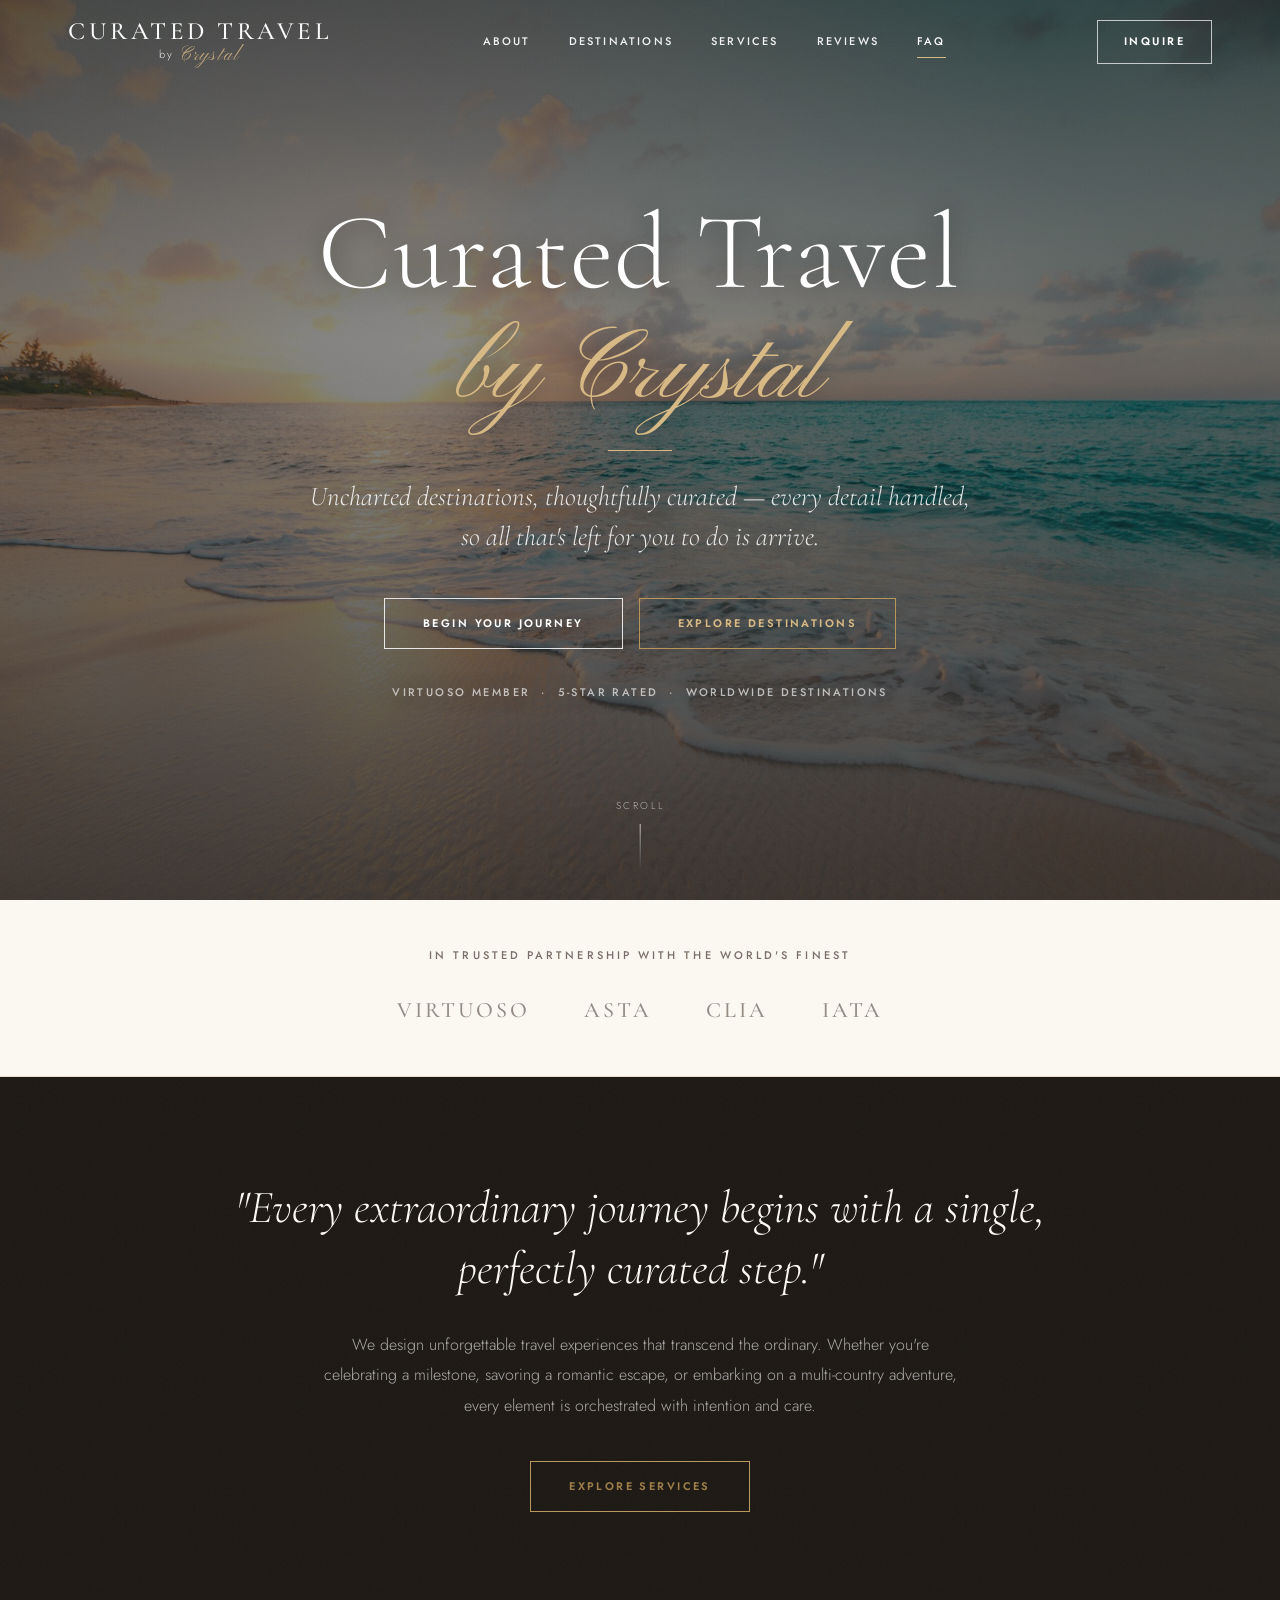
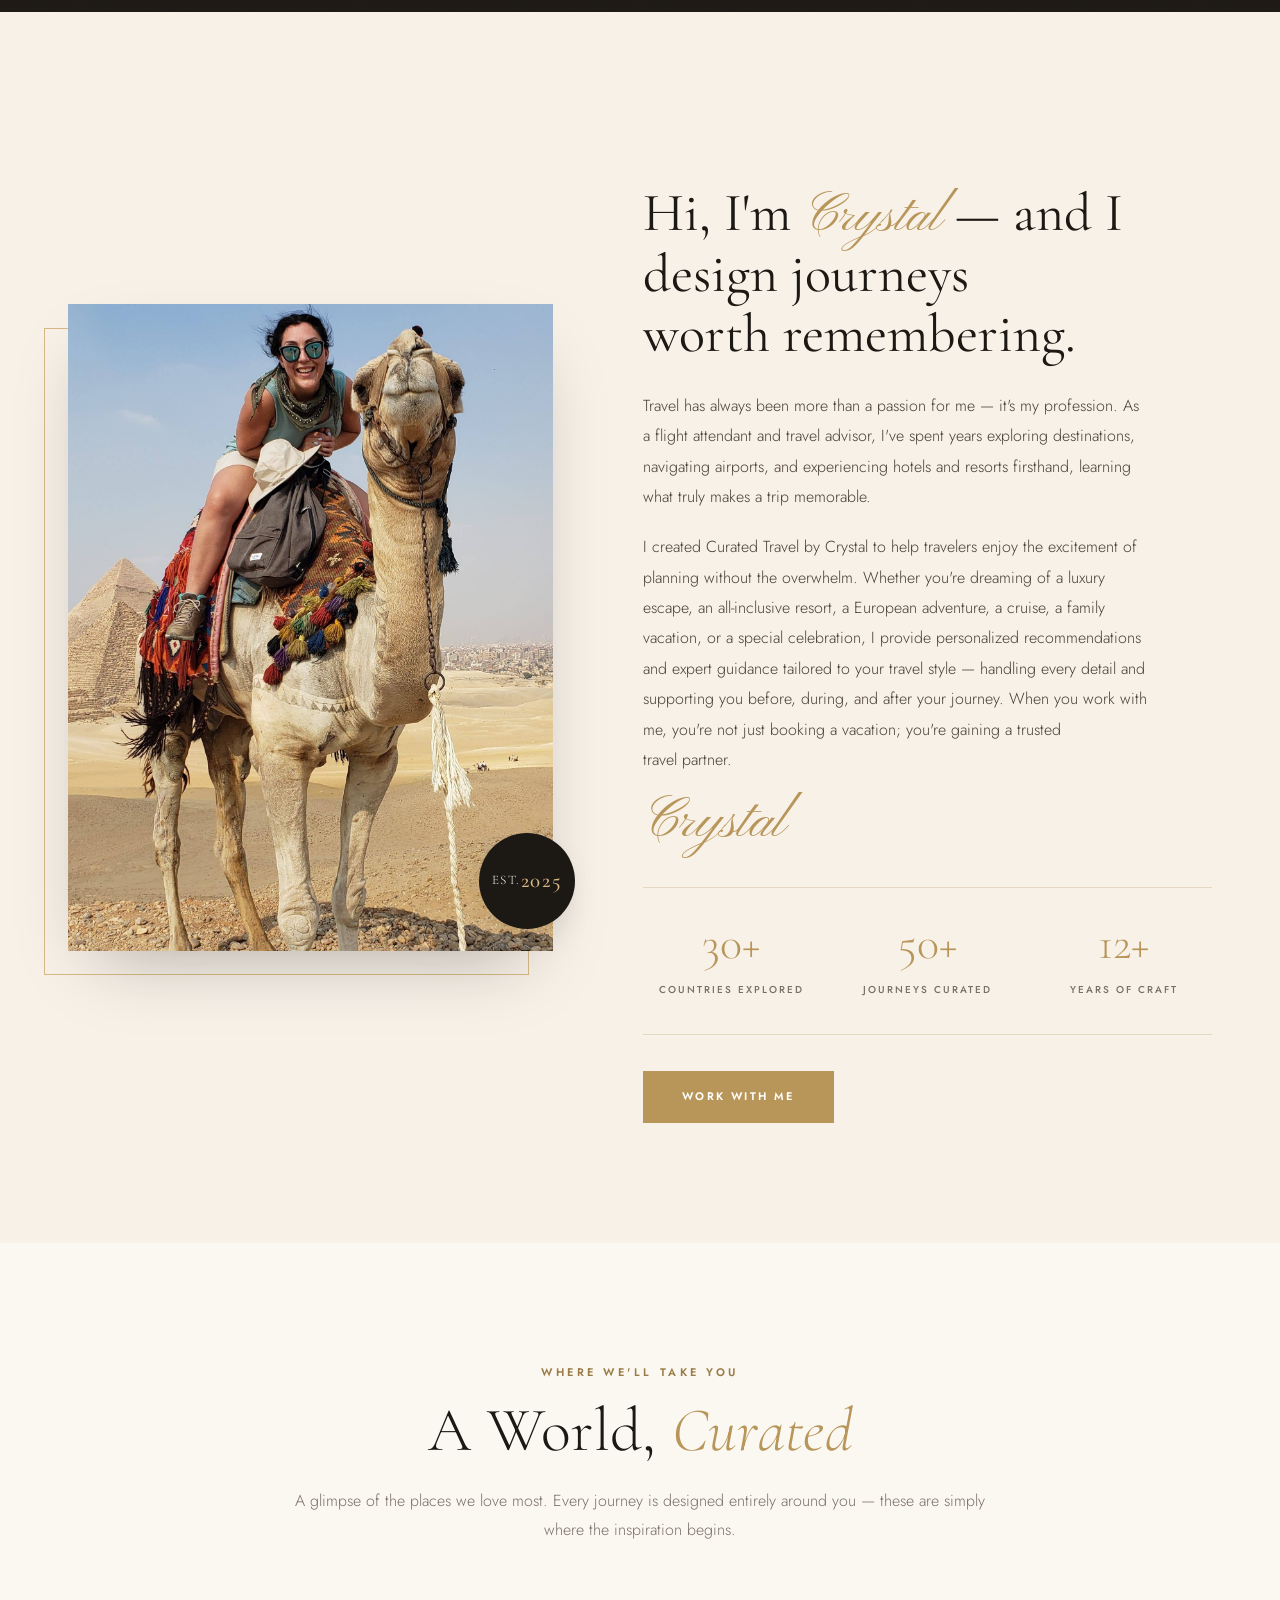
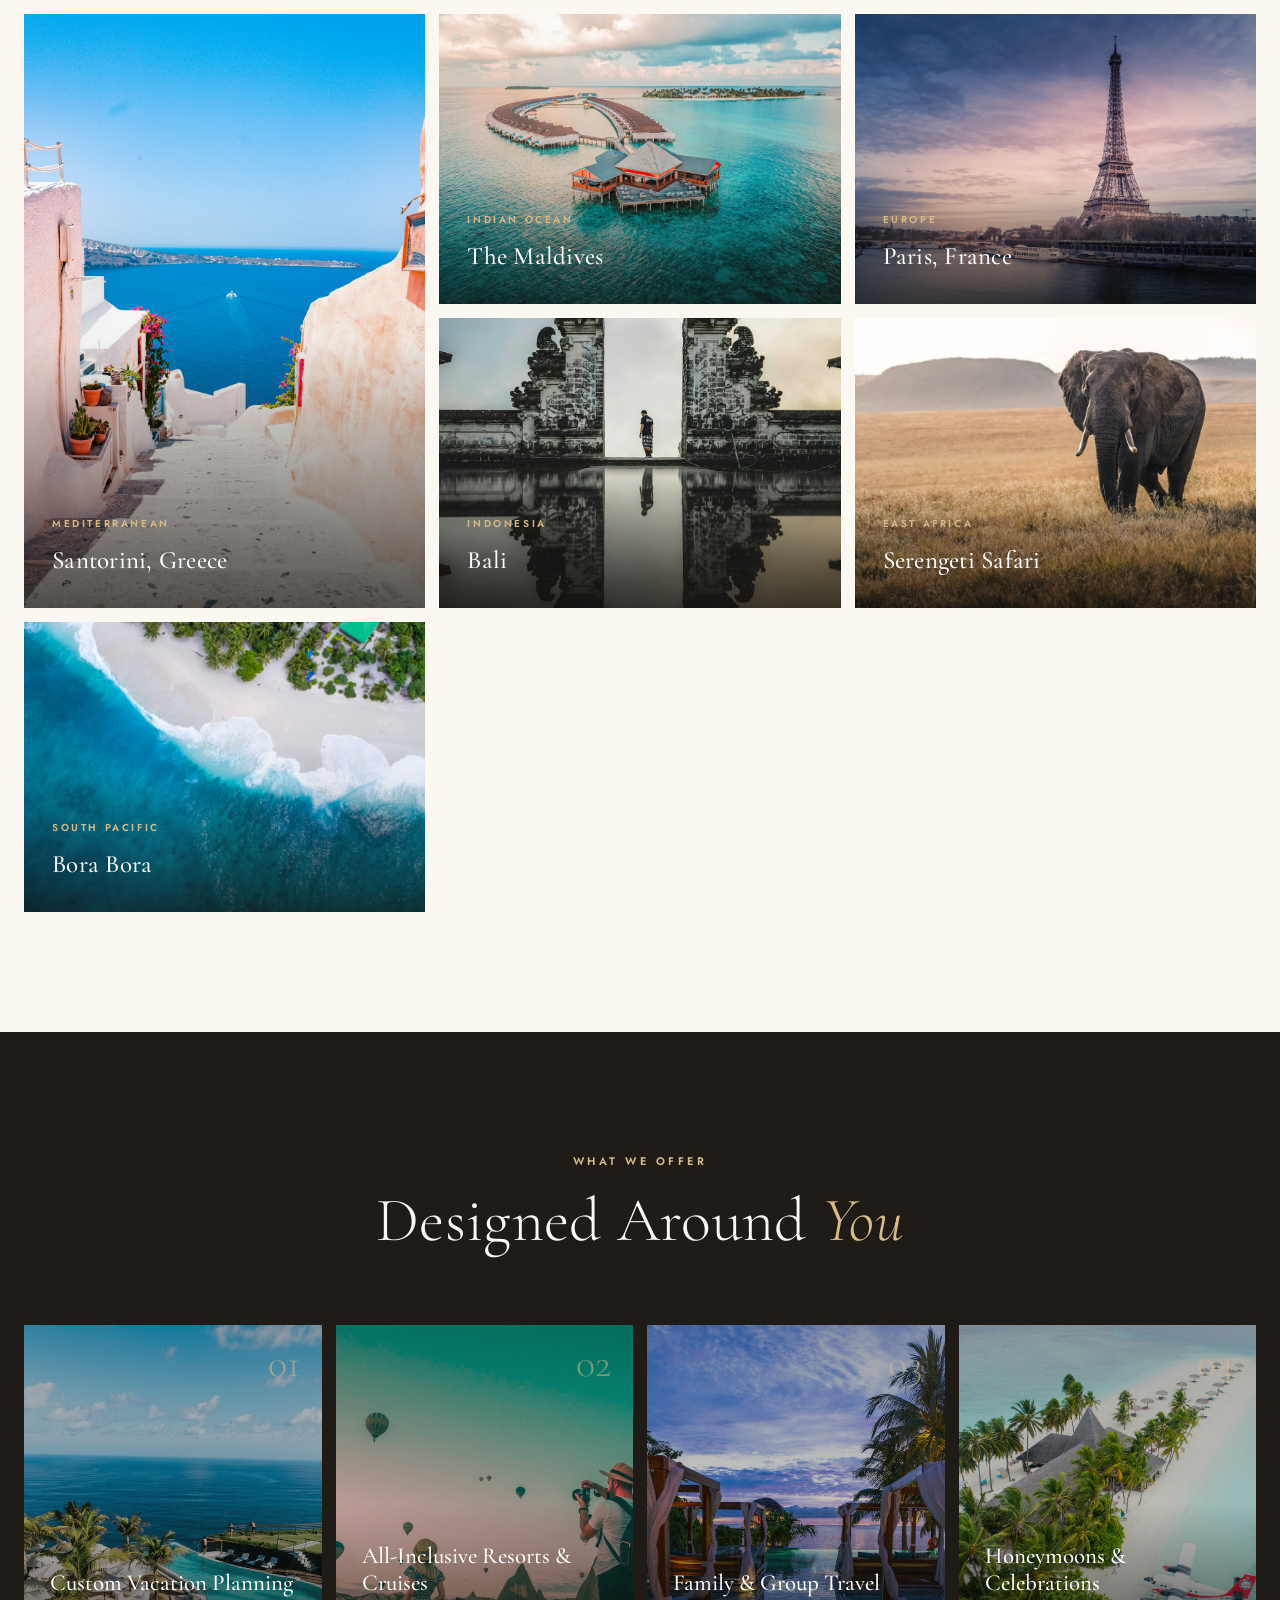
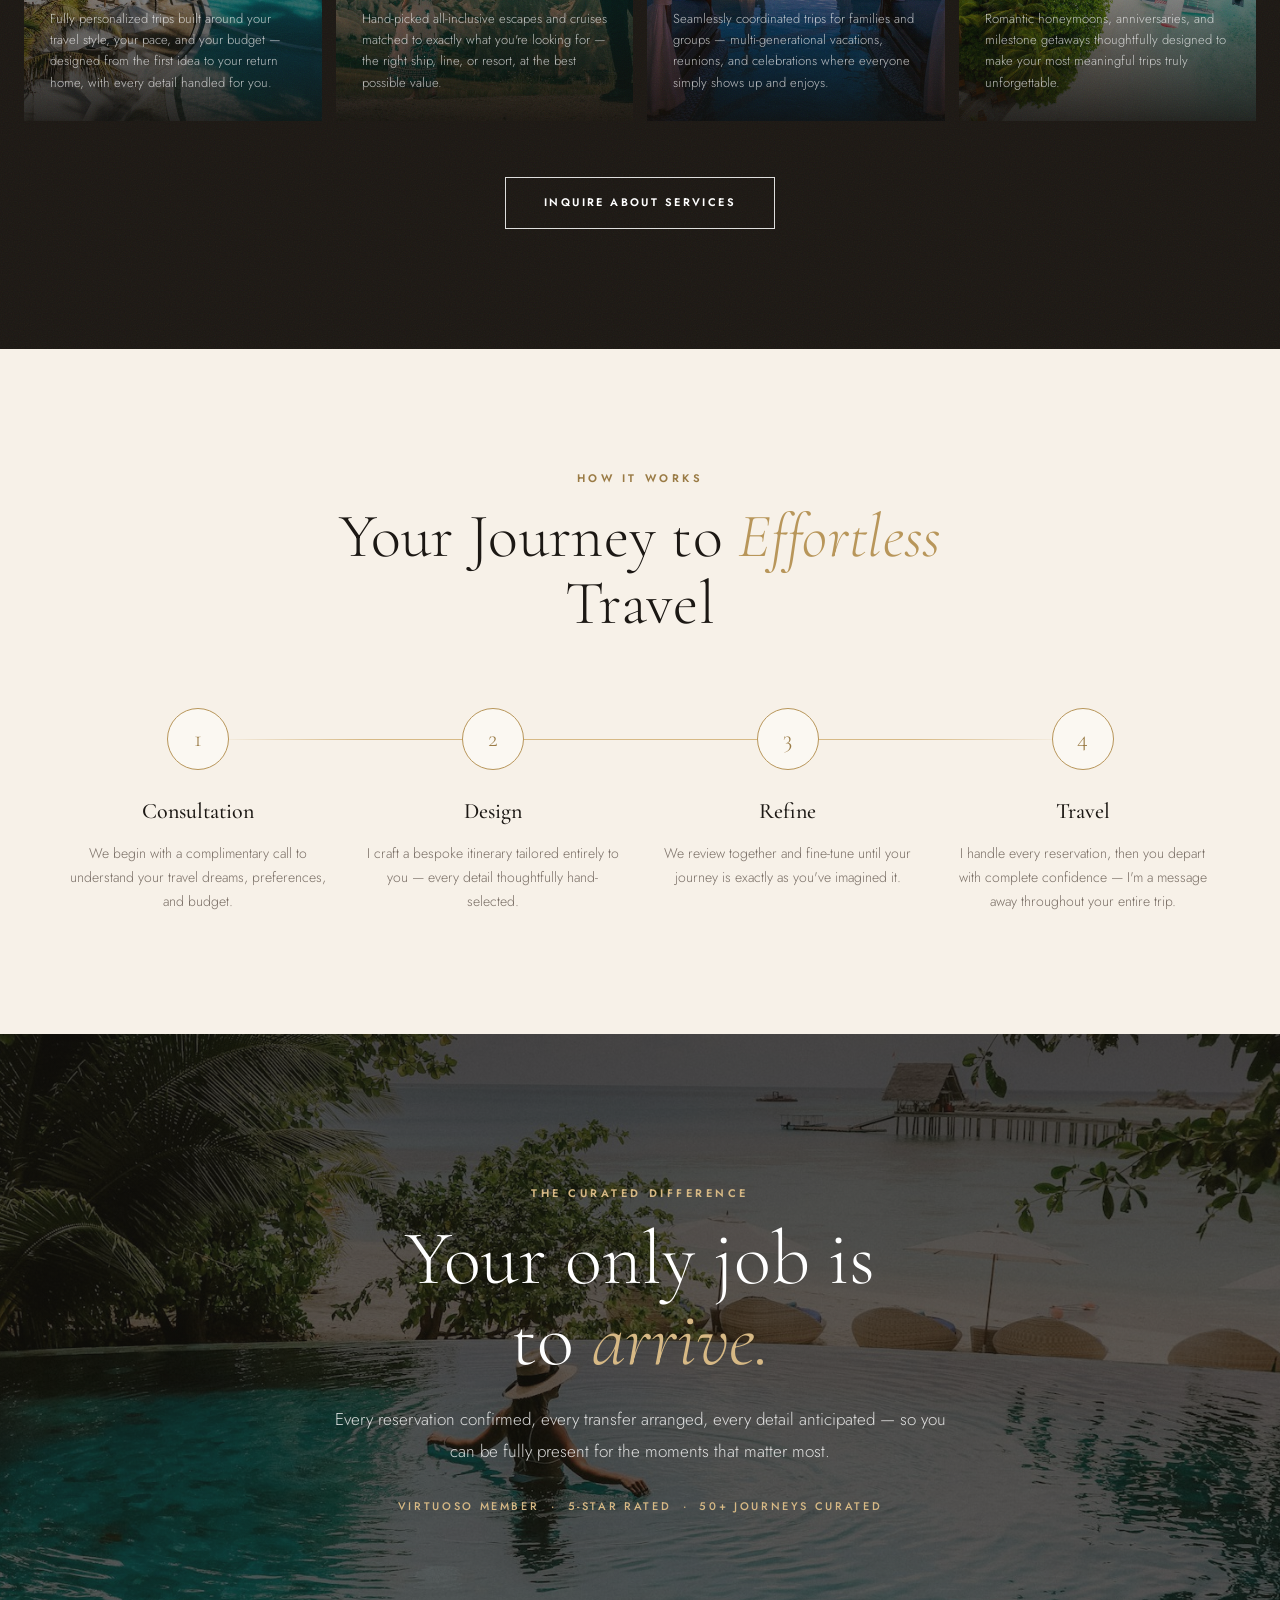
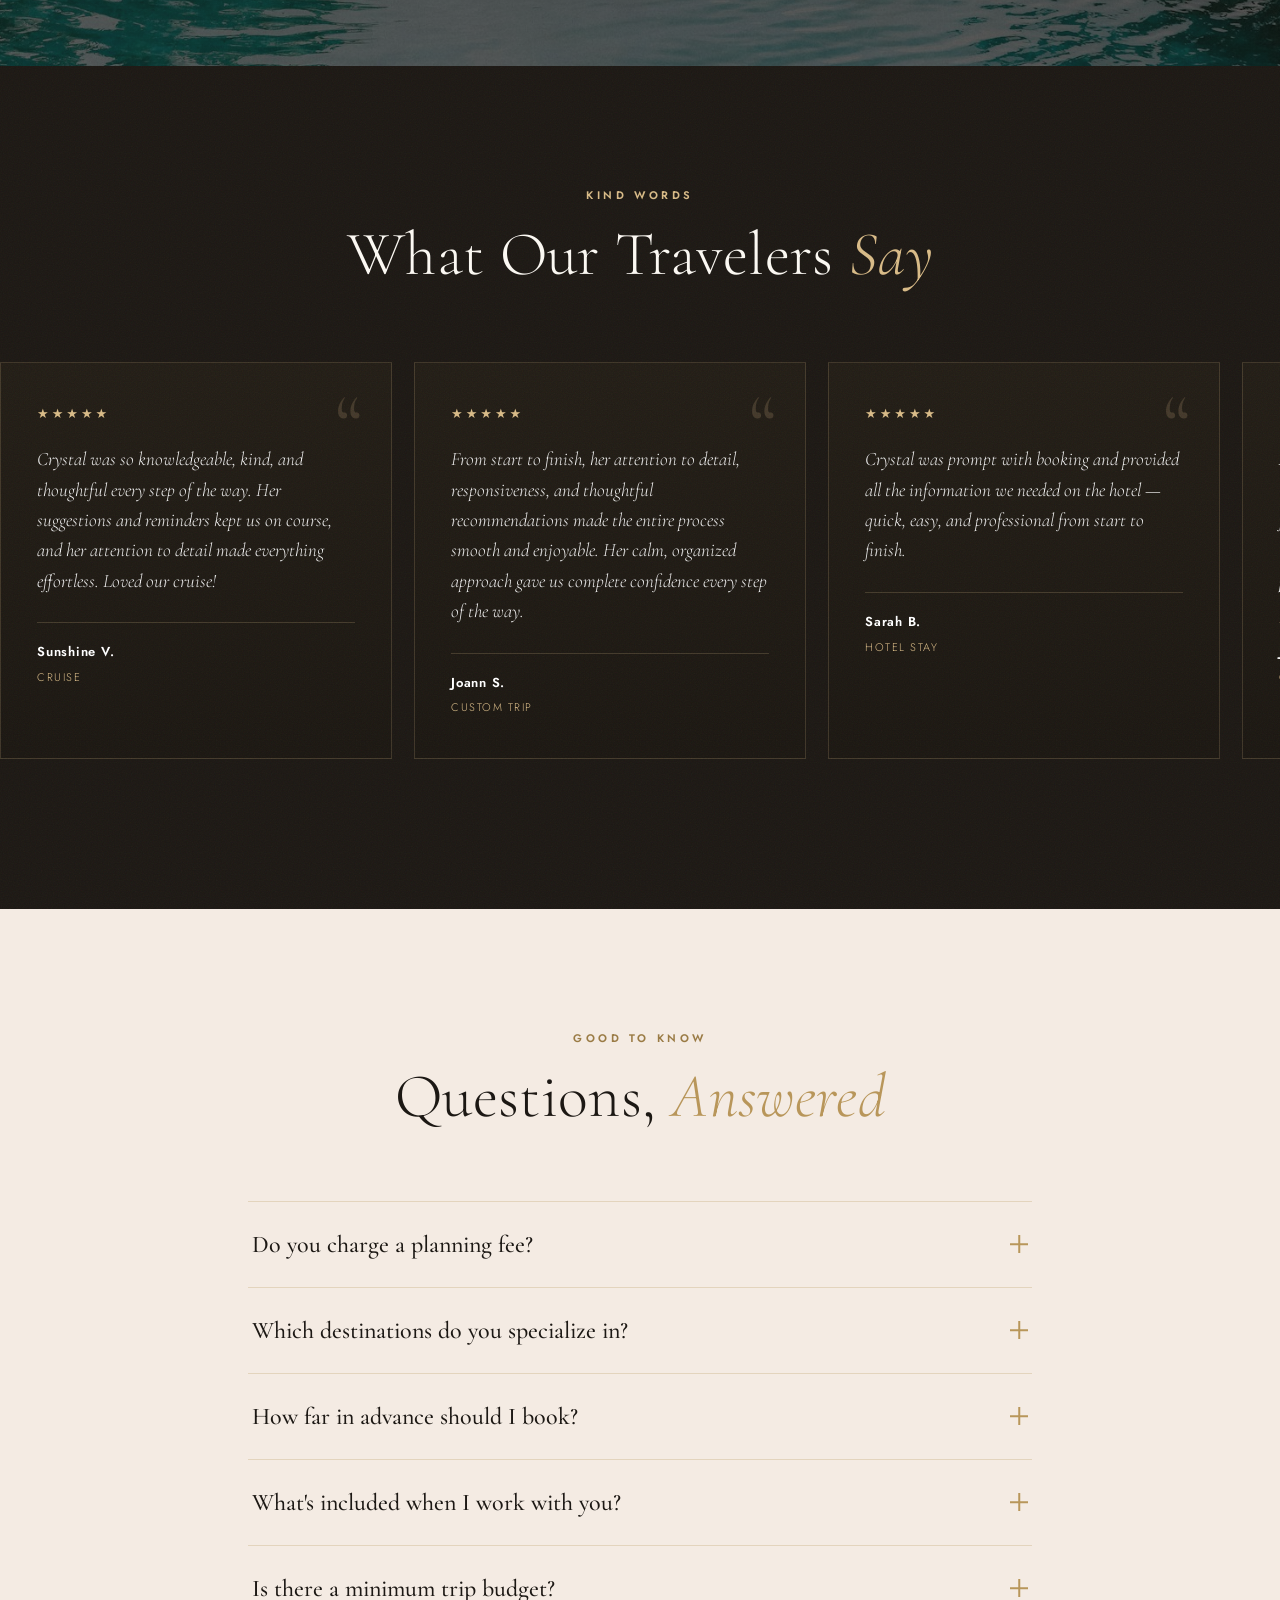
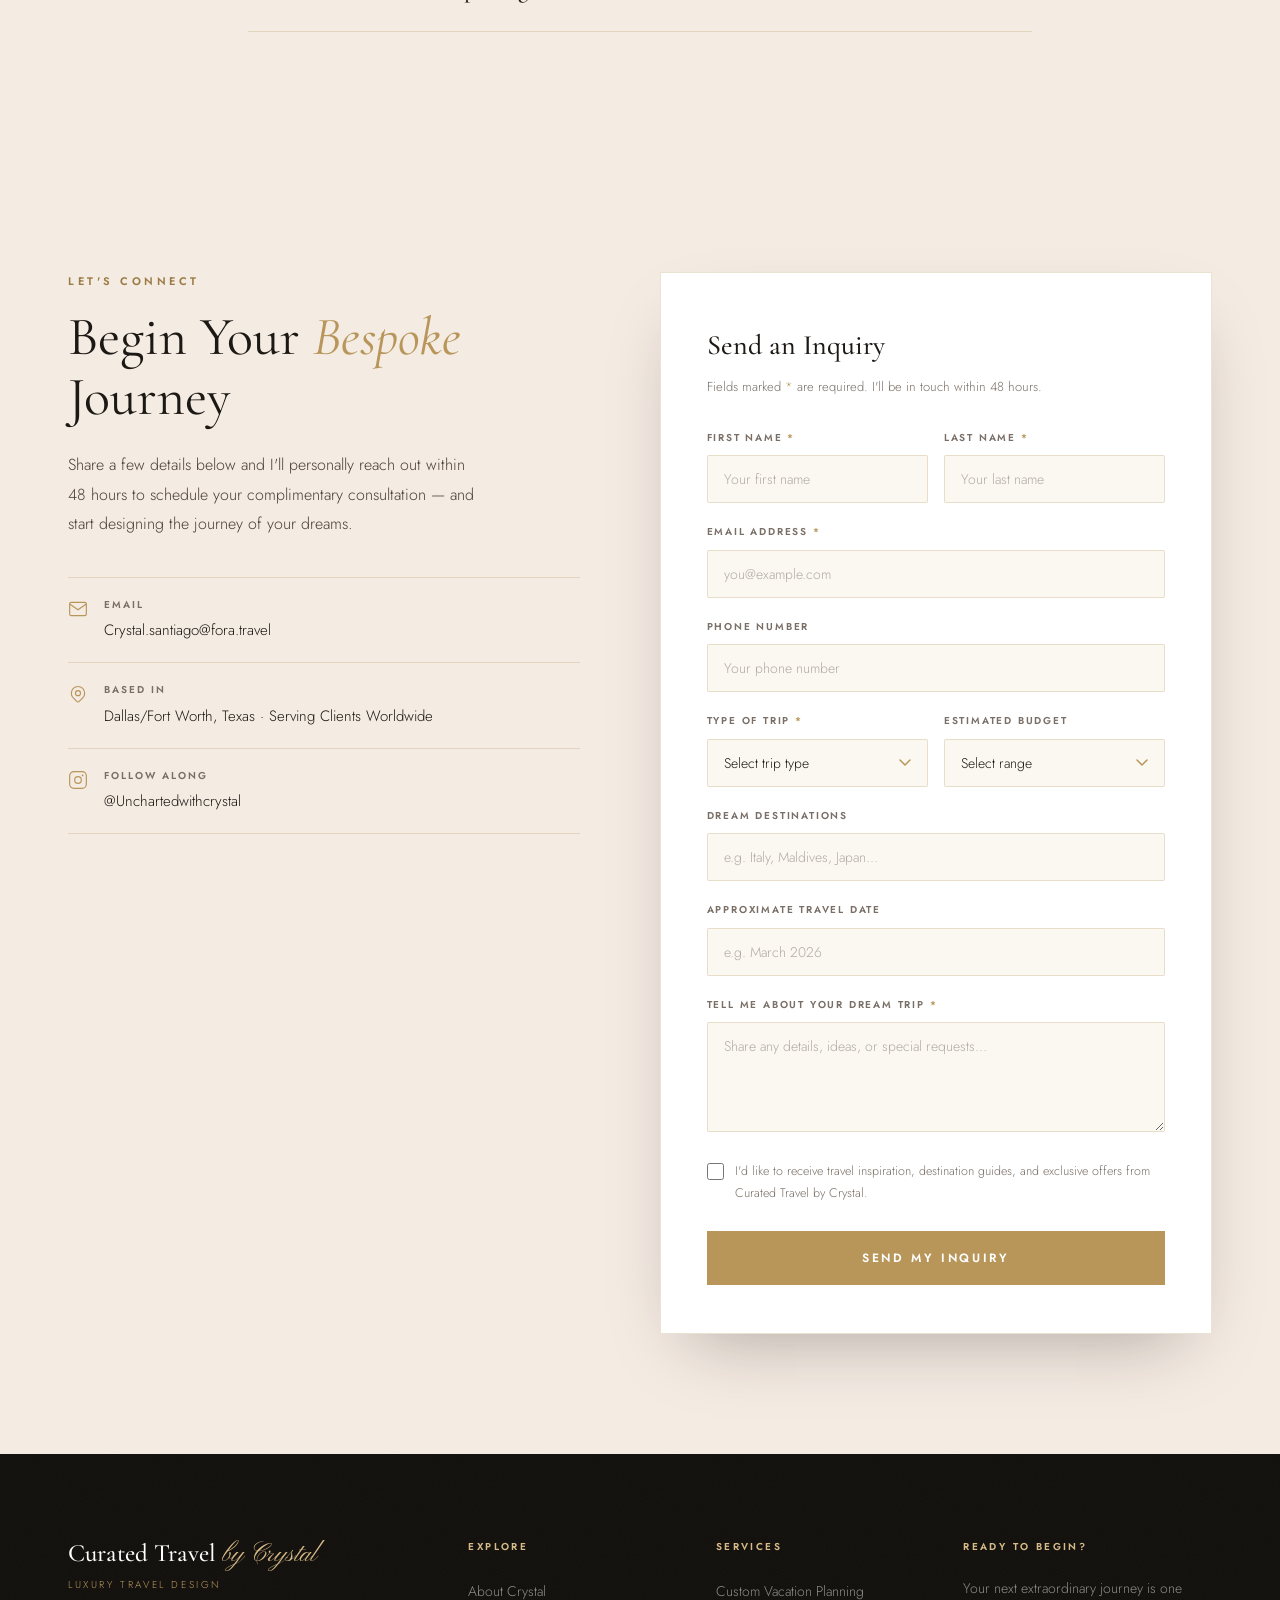
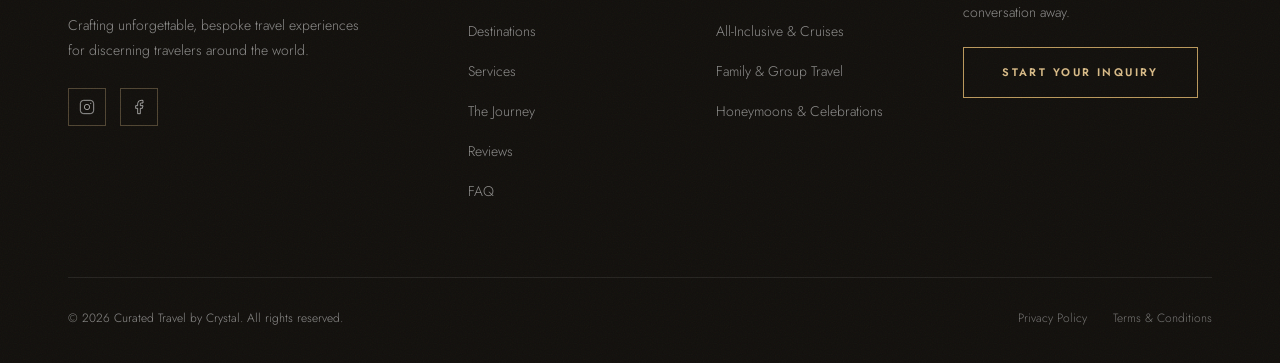
==== commit 2044ab91: "Polish "How It Works" section - Fix duplicate numbering: ol list markers were rendering alongside th" ====
--- a/index.html
+++ b/index.html
@@ -274,7 +274,7 @@
       </li>
       <li class="step reveal">
         <span class="step-num" aria-hidden="true">4</span>
-        <h3>Reserve &amp; Travel</h3>
+        <h3>Travel</h3>
         <p>I handle every reservation, then you depart with complete confidence — I'm a message away throughout your entire trip.</p>
       </li>
     </ol>
--- a/css/styles.css
+++ b/css/styles.css
@@ -296,10 +296,11 @@
 
 /* ─── PROCESS ─── */
 .process { padding: var(--pad) 0; background: var(--ivory); }
-.process-steps { display: grid; grid-template-columns: repeat(4, 1fr); gap: 36px; position: relative; }
-.process-steps::before { content: ''; position: absolute; top: 30px; left: 12.5%; right: 12.5%; height: 1px; background: linear-gradient(90deg, transparent, var(--gold-lt), transparent); }
+.process-steps { display: grid; grid-template-columns: repeat(4, 1fr); gap: 36px; position: relative; list-style: none; margin: 0; padding: 0; }
+.process-steps::before { content: ''; position: absolute; top: 31px; left: 12.5%; right: 12.5%; height: 1px; background: linear-gradient(90deg, transparent, var(--gold-lt) 18%, var(--gold-lt) 82%, transparent); }
 .step { text-align: center; position: relative; }
-.step-num { display: flex; align-items: center; justify-content: center; width: 62px; height: 62px; margin: 0 auto 22px; border: 1px solid var(--gold); border-radius: 50%; background: var(--cream); font-family: var(--serif); font-size: 24px; font-weight: 300; color: var(--gold-deep); position: relative; z-index: 1; }
+.step-num { display: flex; align-items: center; justify-content: center; width: 62px; height: 62px; margin: 0 auto 22px; border: 1px solid var(--gold); border-radius: 50%; background: var(--cream); font-family: var(--serif); font-size: 24px; font-weight: 300; color: var(--gold-deep); position: relative; z-index: 1; transition: background .35s ease, color .35s ease, border-color .35s ease, transform .35s ease, box-shadow .35s ease; }
+.step:hover .step-num { background: var(--gold); border-color: var(--gold); color: var(--cream); transform: translateY(-4px); box-shadow: 0 10px 24px rgba(184,150,90,.28); }
 .step h3 { font-family: var(--serif); font-size: 22px; font-weight: 500; color: var(--espresso); margin-bottom: 12px; }
 .step p { font-size: 14px; color: var(--muted); line-height: 1.7; }
 
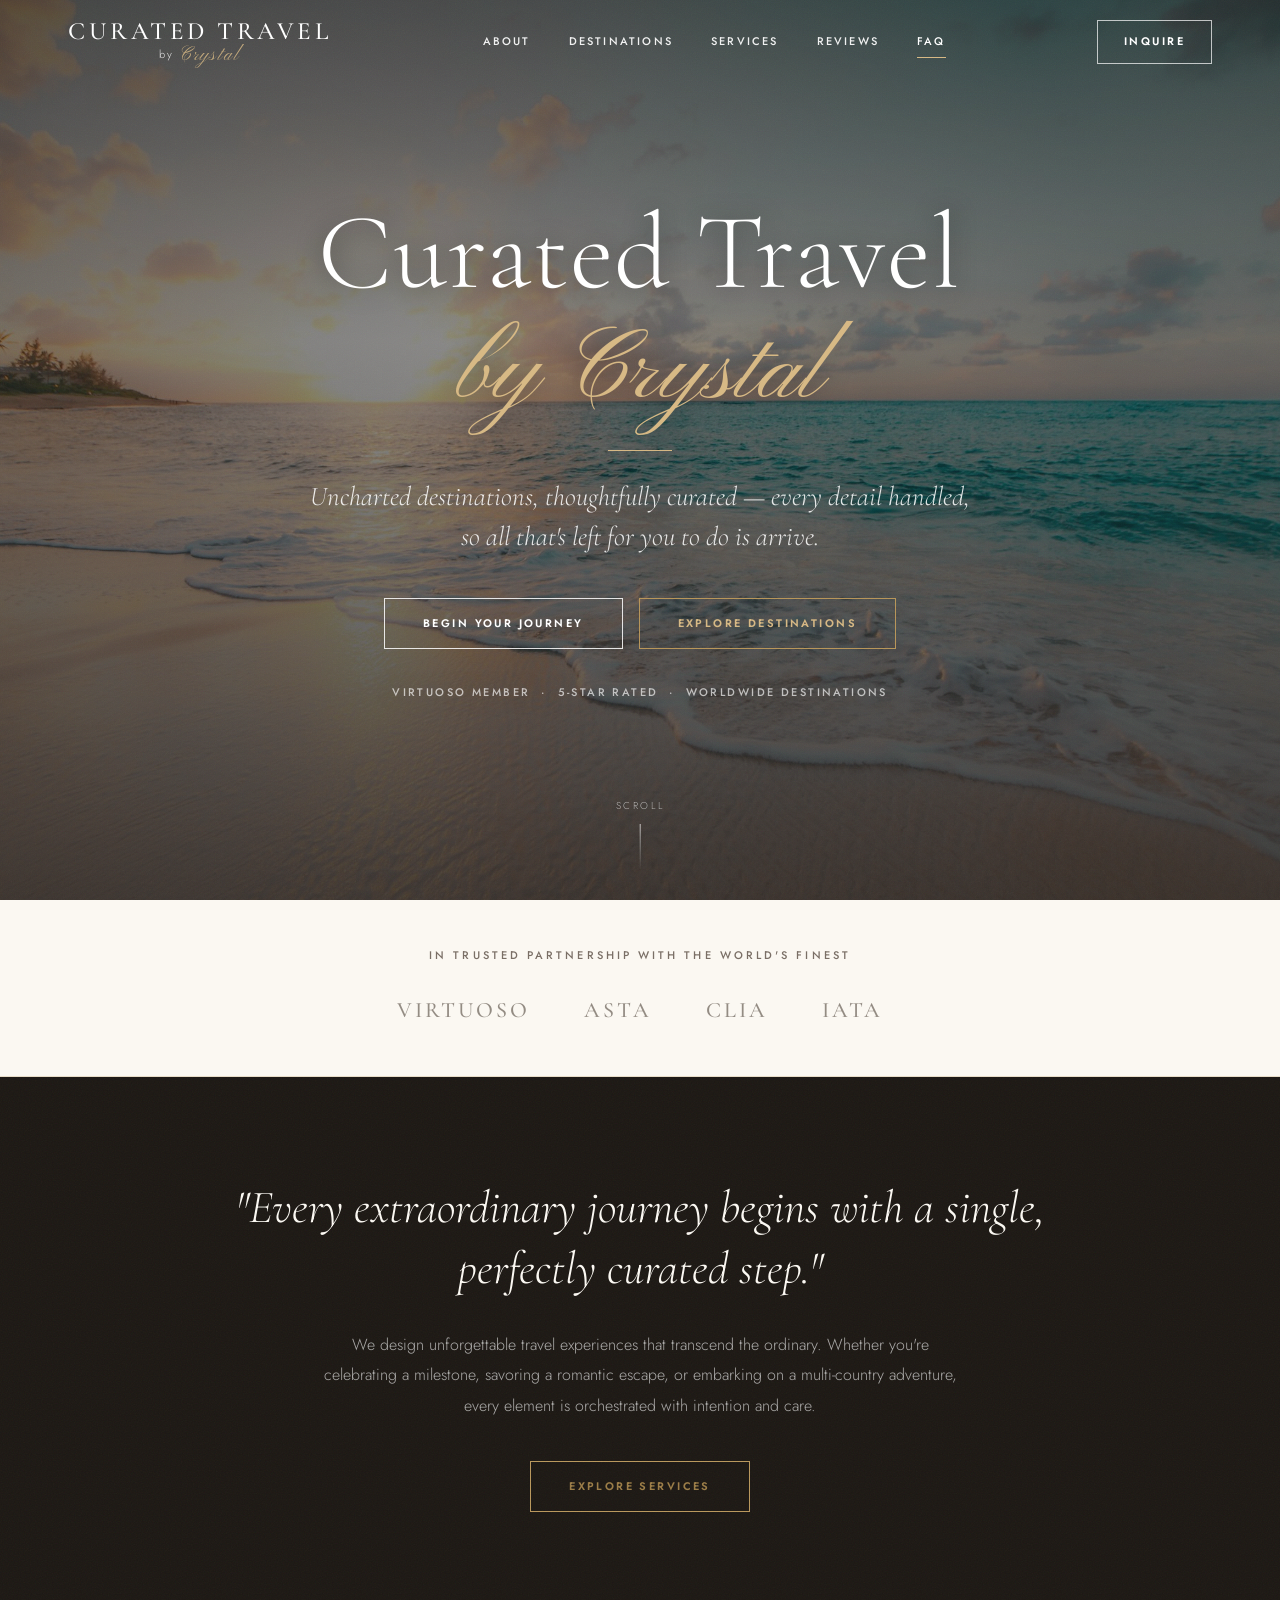
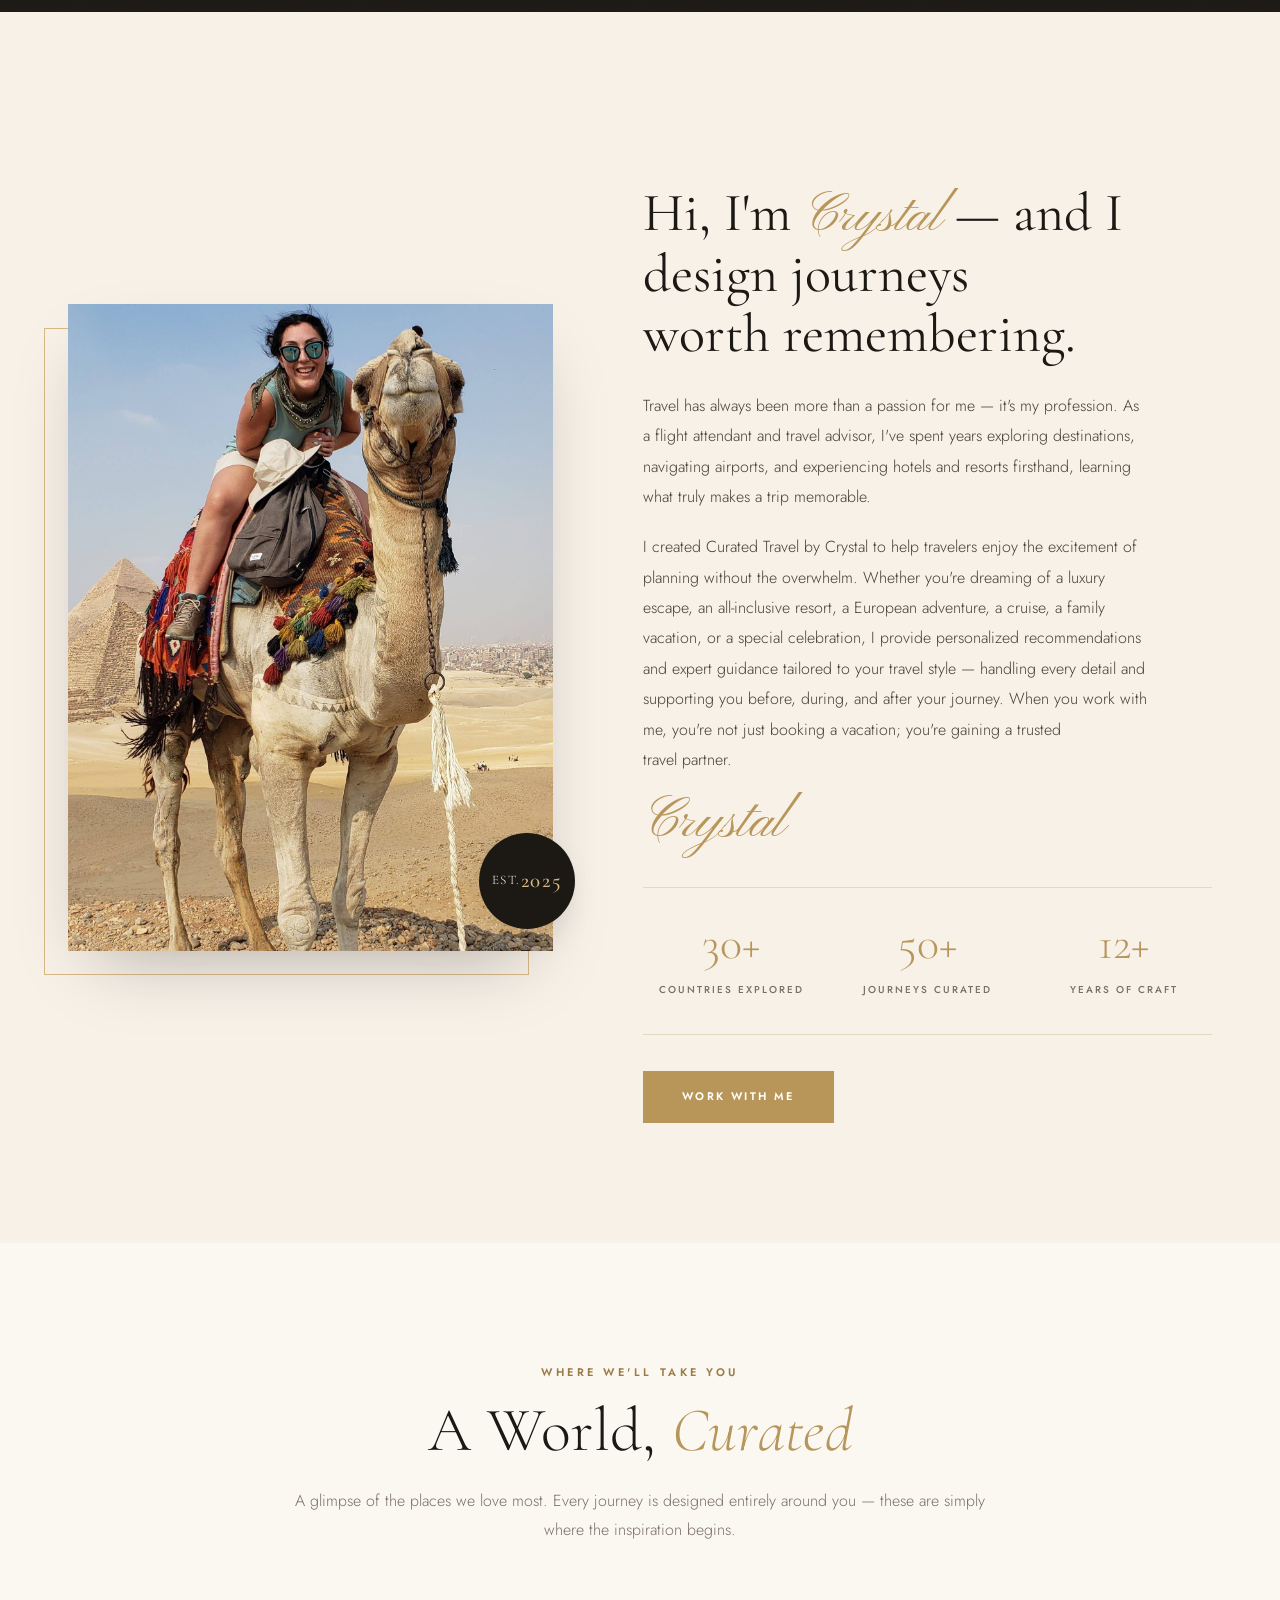
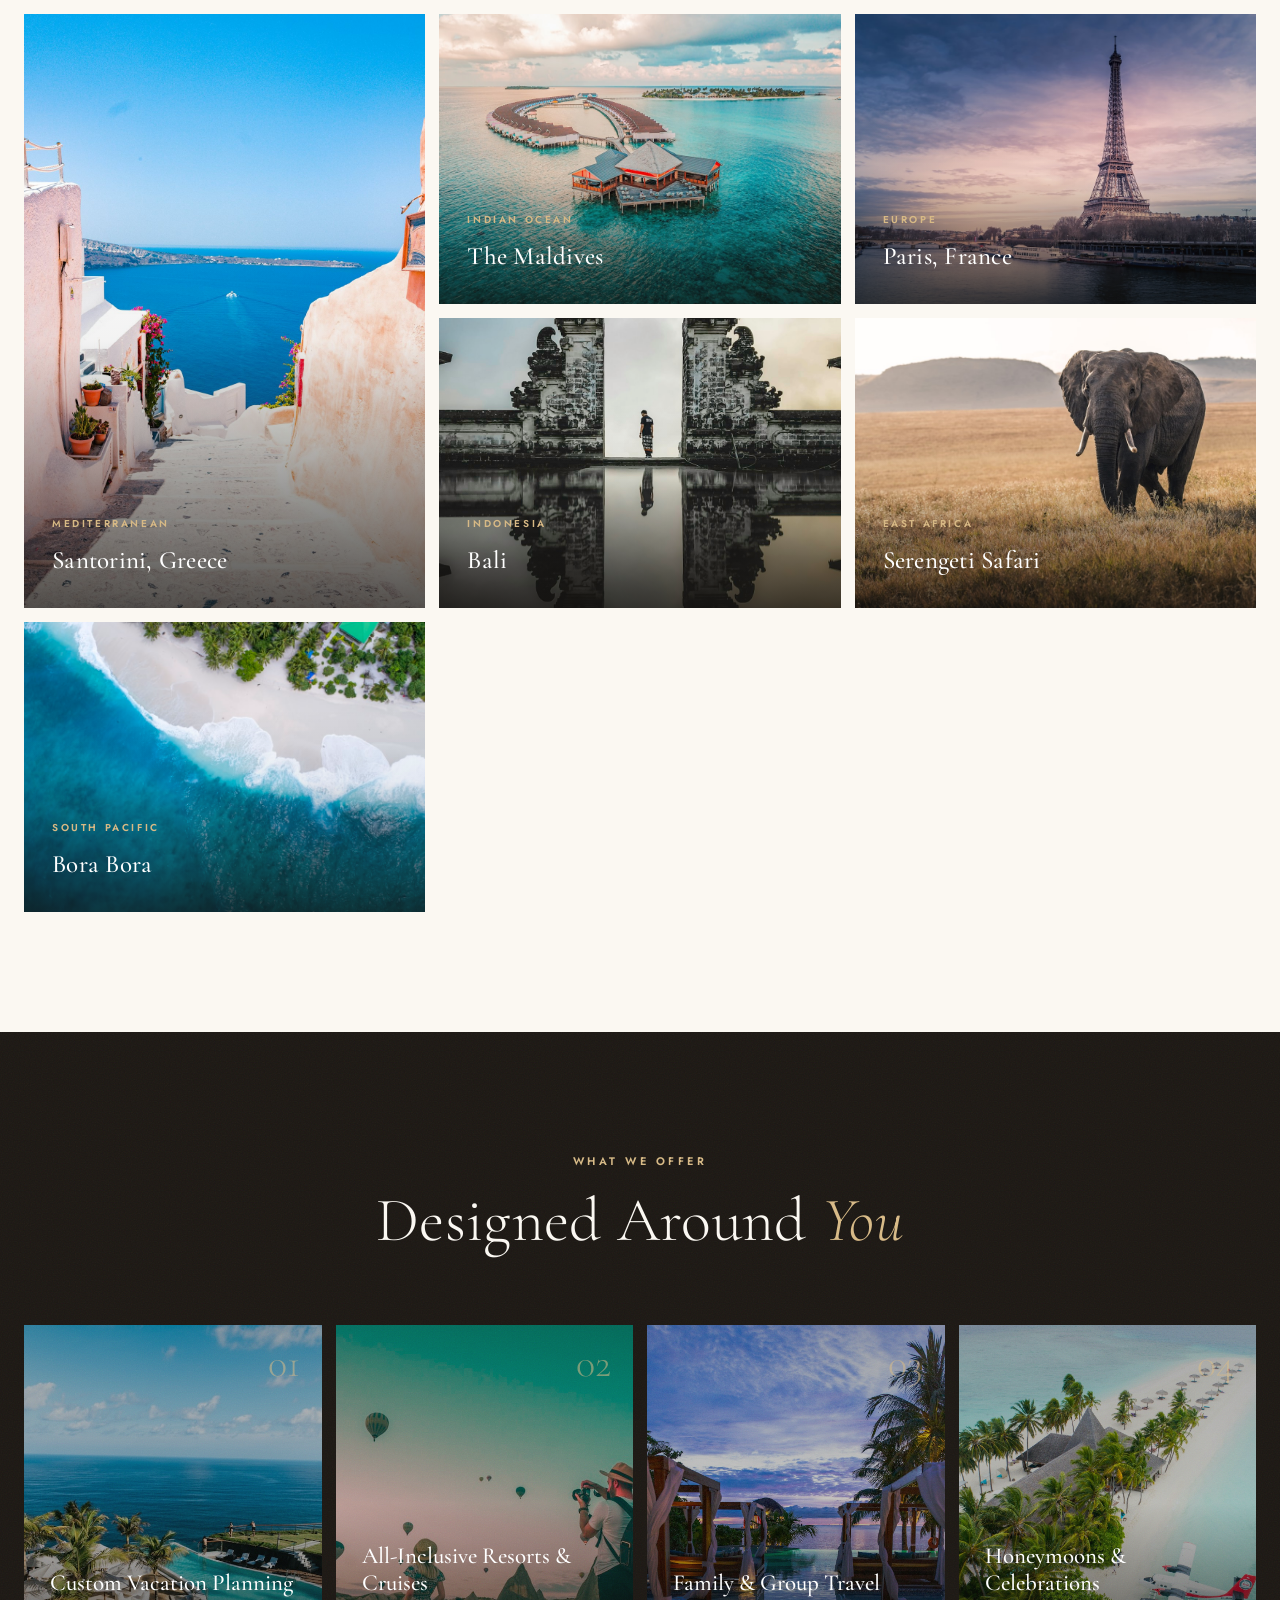
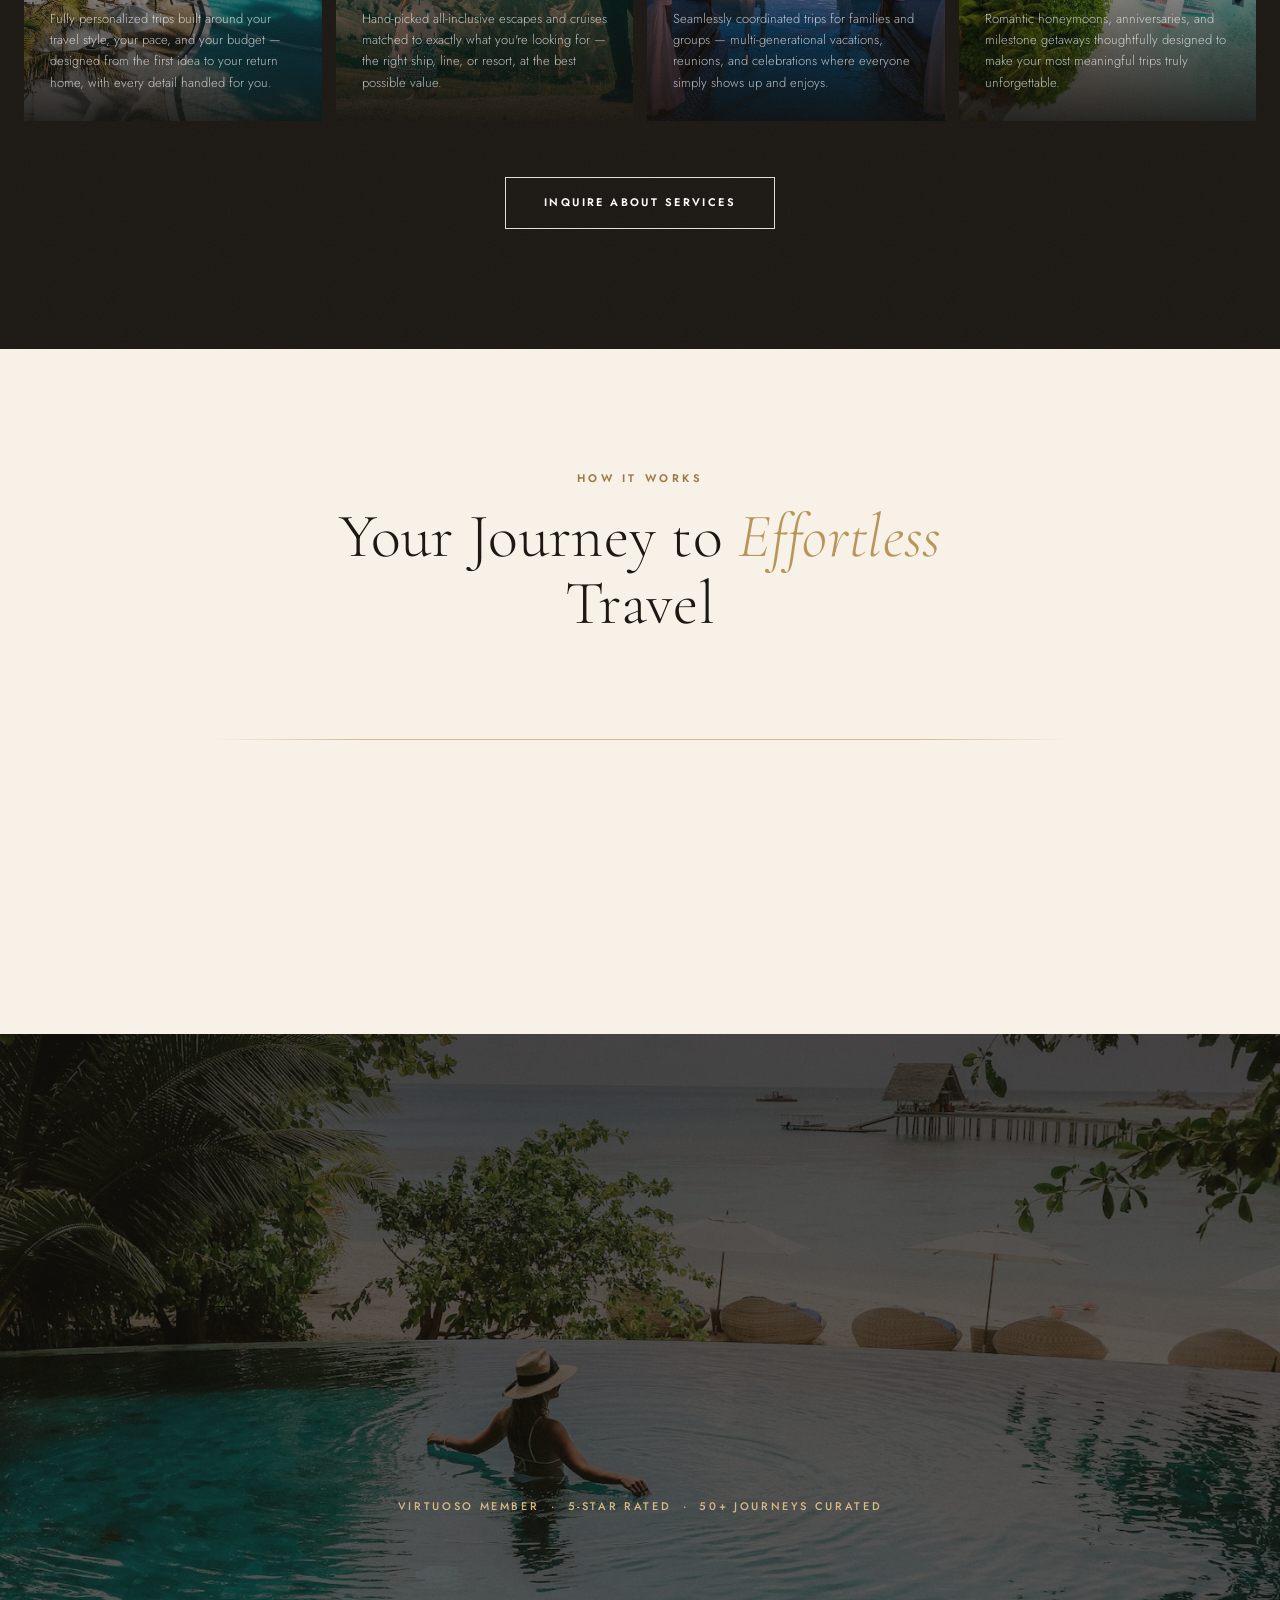
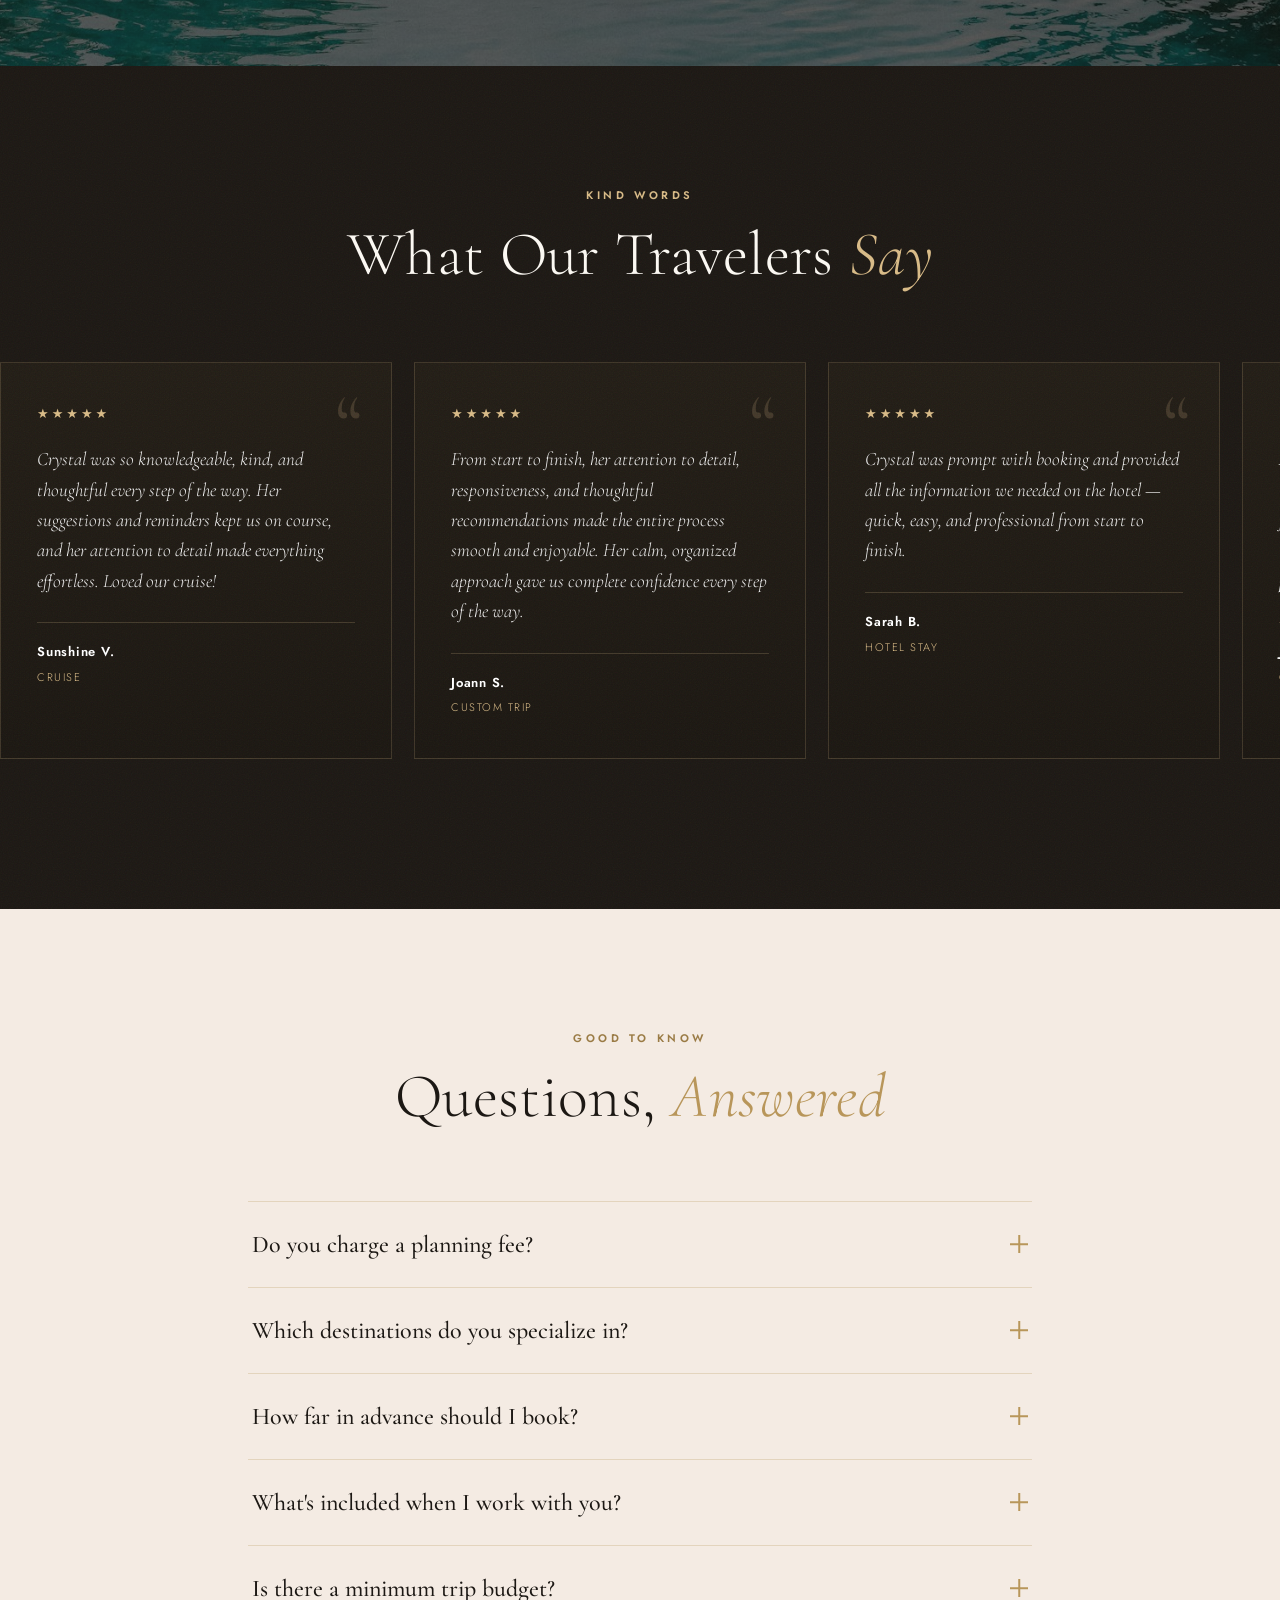
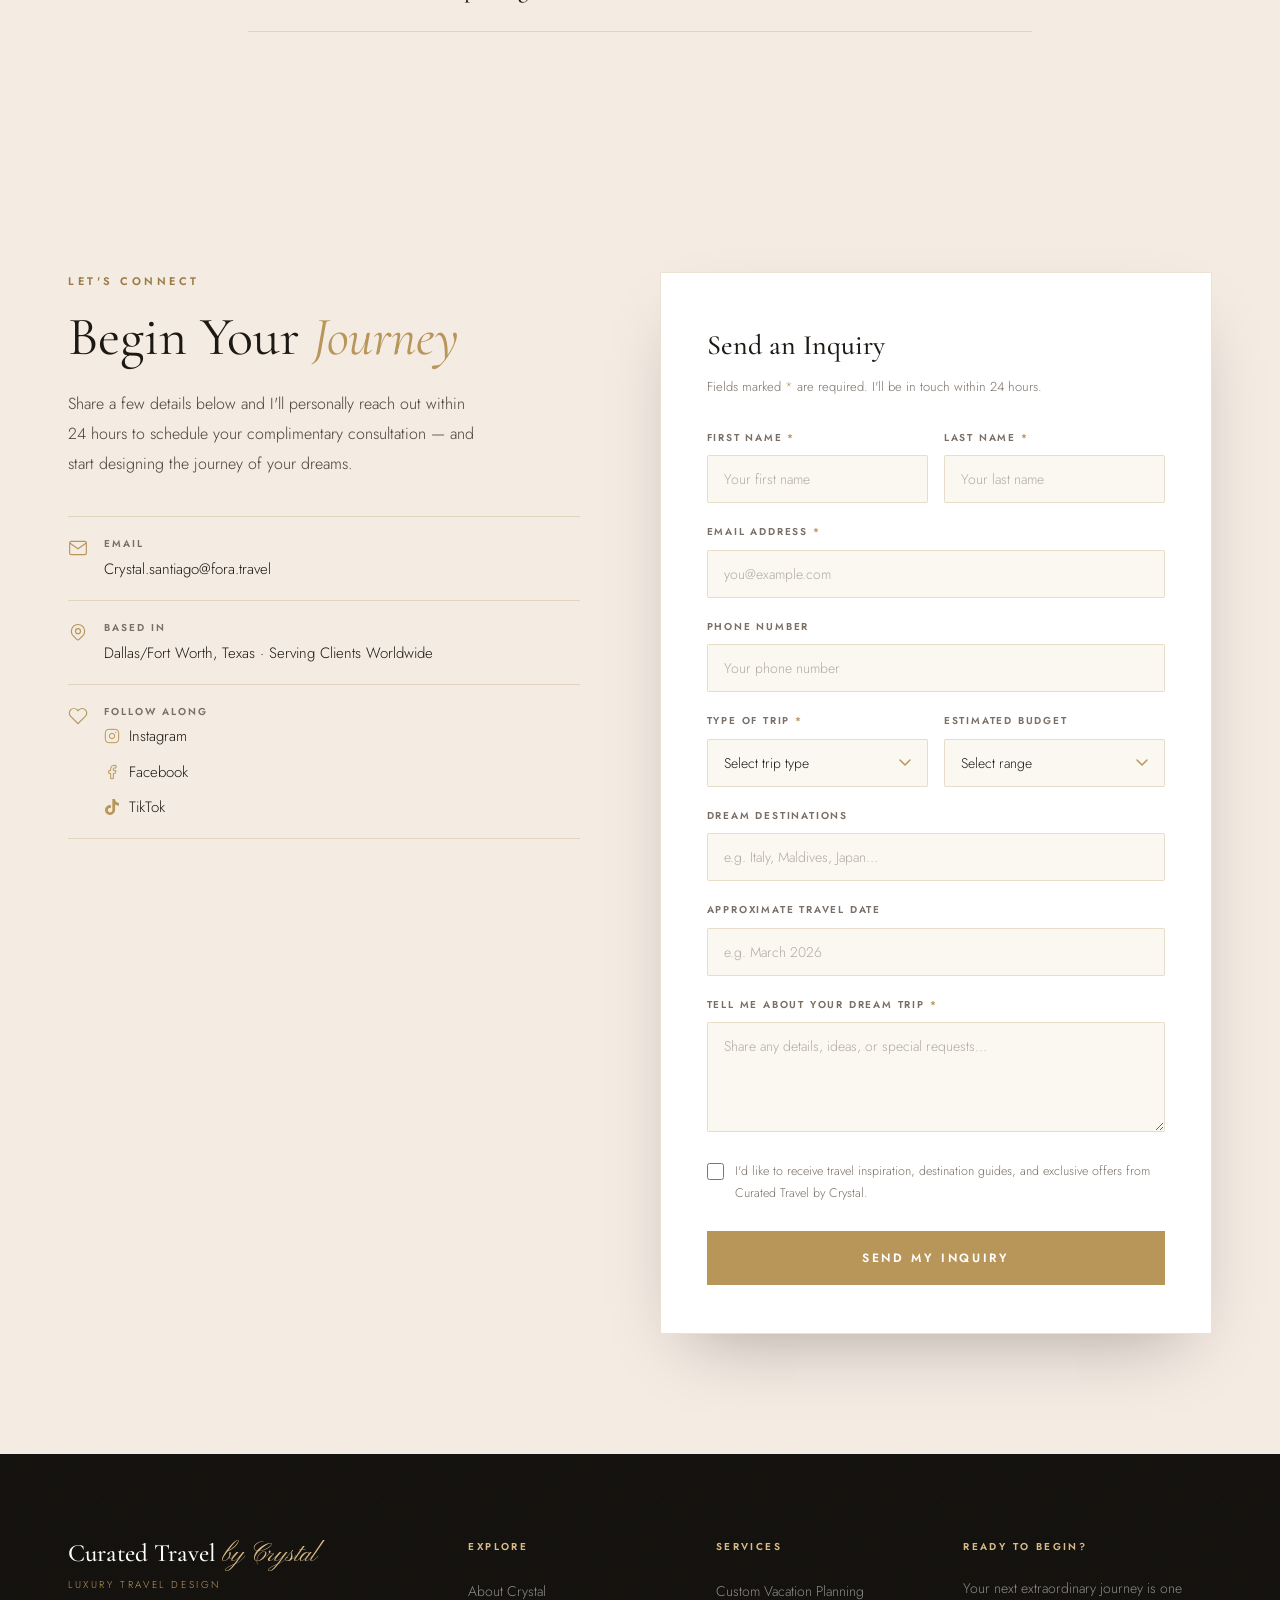
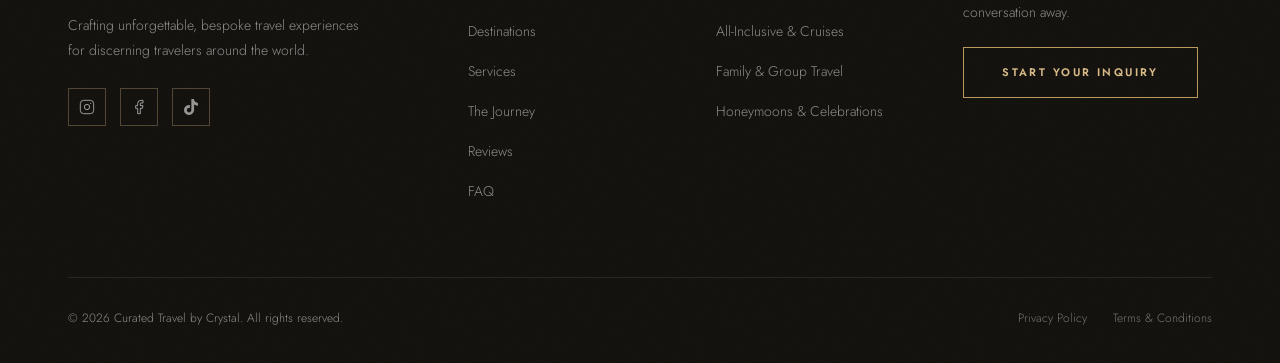
==== commit 94cddc9f: "Contact section, testimonials, and form refinements - Testimonials: center cards on wide screens via" ====
--- a/index.html
+++ b/index.html
@@ -369,8 +369,8 @@
     <div class="contact-grid">
       <div class="contact-info">
         <p class="section-label reveal">Let's Connect</p>
-        <h2 class="reveal">Begin Your <span class="italic-gold">Bespoke</span> Journey</h2>
-        <p class="contact-lead reveal">Share a few details below and I'll personally reach out within 48 hours to schedule your complimentary consultation — and start designing the journey of your&nbsp;dreams.</p>
+        <h2 class="reveal">Begin Your <span class="italic-gold">Journey</span></h2>
+        <p class="contact-lead reveal">Share a few details below and I'll personally reach out within 24 hours to schedule your complimentary consultation — and start designing the journey of your&nbsp;dreams.</p>
         <ul class="contact-details reveal" role="list">
           <li>
             <svg viewBox="0 0 24 24" fill="none" stroke="currentColor" stroke-width="1.4" aria-hidden="true"><path d="M4 4h16c1.1 0 2 .9 2 2v12c0 1.1-.9 2-2 2H4c-1.1 0-2-.9-2-2V6c0-1.1.9-2 2-2z"/><polyline points="22,6 12,13 2,6"/></svg>
@@ -387,8 +387,18 @@
             <div><strong>Based In</strong><span>Dallas/Fort Worth, Texas · Serving Clients Worldwide</span></div>
           </li>
           <li>
-            <svg viewBox="0 0 24 24" fill="none" stroke="currentColor" stroke-width="1.4" aria-hidden="true"><rect x="2" y="2" width="20" height="20" rx="5"/><circle cx="12" cy="12" r="4"/><circle cx="17.5" cy="6.5" r="1.1" fill="currentColor" stroke="none"/></svg>
-            <div><strong>Follow Along</strong><a href="https://www.instagram.com/unchartedwithcrystal/" target="_blank" rel="noopener">@Unchartedwithcrystal</a></div>
+            <svg viewBox="0 0 24 24" fill="none" stroke="currentColor" stroke-width="1.4" aria-hidden="true"><path d="M20.84 4.61a5.5 5.5 0 0 0-7.78 0L12 5.67l-1.06-1.06a5.5 5.5 0 0 0-7.78 7.78l1.06 1.06L12 21.23l7.78-7.78 1.06-1.06a5.5 5.5 0 0 0 0-7.78z"/></svg>
+            <div><strong>Follow Along</strong>
+              <a class="social-row" href="https://www.instagram.com/unchartedwithcrystal/" target="_blank" rel="noopener">
+                <svg viewBox="0 0 24 24" fill="none" stroke="currentColor" stroke-width="1.5" aria-hidden="true"><rect x="2" y="2" width="20" height="20" rx="5"/><circle cx="12" cy="12" r="4"/><circle cx="17.5" cy="6.5" r="1" fill="currentColor" stroke="none"/></svg>
+                <span>Instagram</span></a>
+              <a class="social-row" href="https://www.facebook.com/unchartedwithcrystal/" target="_blank" rel="noopener">
+                <svg viewBox="0 0 24 24" fill="none" stroke="currentColor" stroke-width="1.5" aria-hidden="true"><path d="M18 2h-3a5 5 0 0 0-5 5v3H7v4h3v8h4v-8h3l1-4h-4V7a1 1 0 0 1 1-1h3z"/></svg>
+                <span>Facebook</span></a>
+              <a class="social-row" href="https://www.tiktok.com/@unchartedwithcrystal" target="_blank" rel="noopener">
+                <svg viewBox="0 0 24 24" fill="currentColor" stroke="none" aria-hidden="true"><path d="M12.53.02C13.84 0 15.14.01 16.44 0c.08 1.53.63 3.09 1.75 4.17 1.12 1.11 2.7 1.62 4.24 1.79v4.03c-1.44-.05-2.89-.35-4.2-.97-.57-.26-1.1-.59-1.62-.93-.01 2.92.01 5.84-.02 8.75-.08 1.4-.54 2.79-1.35 3.94-1.31 1.92-3.58 3.17-5.91 3.21-1.43.08-2.86-.31-4.08-1.03-2.02-1.19-3.44-3.37-3.65-5.71-.02-.5-.03-1-.01-1.49.18-1.9 1.12-3.72 2.58-4.96 1.66-1.44 3.98-2.13 6.15-1.72.02 1.48-.04 2.96-.04 4.44-.99-.32-2.15-.23-3.02.37-.63.41-1.11 1.04-1.36 1.75-.21.51-.15 1.08-.14 1.62.24 1.64 1.82 3.02 3.5 2.87 1.12-.01 2.19-.66 2.77-1.61.19-.33.4-.67.41-1.06.1-1.79.06-3.57.07-5.36.01-4.03-.01-8.05.02-12.07z"/></svg>
+                <span>TikTok</span></a>
+            </div>
           </li>
         </ul>
       </div>
@@ -396,7 +406,7 @@
       <div class="contact-form-wrap reveal">
         <form class="contact-form" id="inquiryForm" novalidate>
           <h3 class="form-title">Send an Inquiry</h3>
-          <p class="form-subtitle">Fields marked <span class="req">*</span> are required. I'll be in touch within 48&nbsp;hours.</p>
+          <p class="form-subtitle">Fields marked <span class="req">*</span> are required. I'll be in touch within 24&nbsp;hours.</p>
 
           <div class="form-row">
             <div class="form-group">
@@ -424,15 +434,15 @@
               <label for="travelType">Type of Trip <span class="req">*</span></label>
               <select id="travelType" name="travelType" required>
                 <option value="" disabled selected>Select trip type</option>
-                <option>Honeymoon</option>
+                <option>Adventure</option>
+                <option>All-Inclusive</option>
                 <option>Anniversary</option>
+                <option>Destination Wedding</option>
                 <option>Family Vacation</option>
                 <option>Group Travel</option>
-                <option>Destination Wedding</option>
+                <option>Honeymoon</option>
                 <option>Romantic Getaway</option>
                 <option>Solo Travel</option>
-                <option>All-Inclusive</option>
-                <option>Adventure</option>
                 <option>Other</option>
               </select>
             </div>
@@ -497,6 +507,7 @@
         <div class="social-links" aria-label="Social media">
           <a href="https://www.instagram.com/unchartedwithcrystal/" target="_blank" rel="noopener" class="social-link" aria-label="Instagram"><svg width="16" height="16" viewBox="0 0 24 24" fill="none" stroke="currentColor" stroke-width="1.5"><rect x="2" y="2" width="20" height="20" rx="5"/><circle cx="12" cy="12" r="4"/><circle cx="17.5" cy="6.5" r="1" fill="currentColor" stroke="none"/></svg></a>
           <a href="https://www.facebook.com/unchartedwithcrystal/" target="_blank" rel="noopener" class="social-link" aria-label="Facebook"><svg width="16" height="16" viewBox="0 0 24 24" fill="none" stroke="currentColor" stroke-width="1.5"><path d="M18 2h-3a5 5 0 0 0-5 5v3H7v4h3v8h4v-8h3l1-4h-4V7a1 1 0 0 1 1-1h3z"/></svg></a>
+          <a href="https://www.tiktok.com/@unchartedwithcrystal" target="_blank" rel="noopener" class="social-link" aria-label="TikTok"><svg width="16" height="16" viewBox="0 0 24 24" fill="currentColor" stroke="none"><path d="M12.53.02C13.84 0 15.14.01 16.44 0c.08 1.53.63 3.09 1.75 4.17 1.12 1.11 2.7 1.62 4.24 1.79v4.03c-1.44-.05-2.89-.35-4.2-.97-.57-.26-1.1-.59-1.62-.93-.01 2.92.01 5.84-.02 8.75-.08 1.4-.54 2.79-1.35 3.94-1.31 1.92-3.58 3.17-5.91 3.21-1.43.08-2.86-.31-4.08-1.03-2.02-1.19-3.44-3.37-3.65-5.71-.02-.5-.03-1-.01-1.49.18-1.9 1.12-3.72 2.58-4.96 1.66-1.44 3.98-2.13 6.15-1.72.02 1.48-.04 2.96-.04 4.44-.99-.32-2.15-.23-3.02.37-.63.41-1.11 1.04-1.36 1.75-.21.51-.15 1.08-.14 1.62.24 1.64 1.82 3.02 3.5 2.87 1.12-.01 2.19-.66 2.77-1.61.19-.33.4-.67.41-1.06.1-1.79.06-3.57.07-5.36.01-4.03-.01-8.05.02-12.07z"/></svg></a>
         </div>
       </div>
       <div class="footer-col">
--- a/css/styles.css
+++ b/css/styles.css
@@ -317,6 +317,7 @@
 .testimonials { position: relative; padding: var(--pad) 0; background: var(--espresso); overflow: hidden; }
 .testimonials-track {
   display: flex; gap: 22px; overflow-x: auto; scroll-snap-type: x mandatory;
+  justify-content: safe center;
   padding: 4px 48px 30px; position: relative; z-index: 2;
   scrollbar-width: thin; scrollbar-color: var(--gold) transparent;
 }
@@ -358,7 +359,11 @@
 .contact-details li:first-child { border-top: 1px solid var(--line); }
 .contact-details svg { width: 20px; height: 20px; flex-shrink: 0; margin-top: 3px; color: var(--gold); }
 .contact-details strong { display: block; font-size: 10px; font-weight: 600; letter-spacing: .2em; text-transform: uppercase; color: var(--muted); margin-bottom: 3px; }
-.contact-details a, .contact-details span { font-size: 15px; color: var(--espresso); }
+.contact-details a, .contact-details span { display: block; font-size: 15px; color: var(--espresso); }
+.contact-details .social-row { display: flex; align-items: center; gap: 9px; }
+.contact-details .social-row + .social-row { margin-top: 9px; }
+.contact-details .social-row svg { width: 16px; height: 16px; margin-top: 0; color: var(--gold); }
+.contact-details .social-row:hover svg { color: var(--gold-deep); }
 .contact-details a:hover { color: var(--gold-deep); }
 
 /* form */
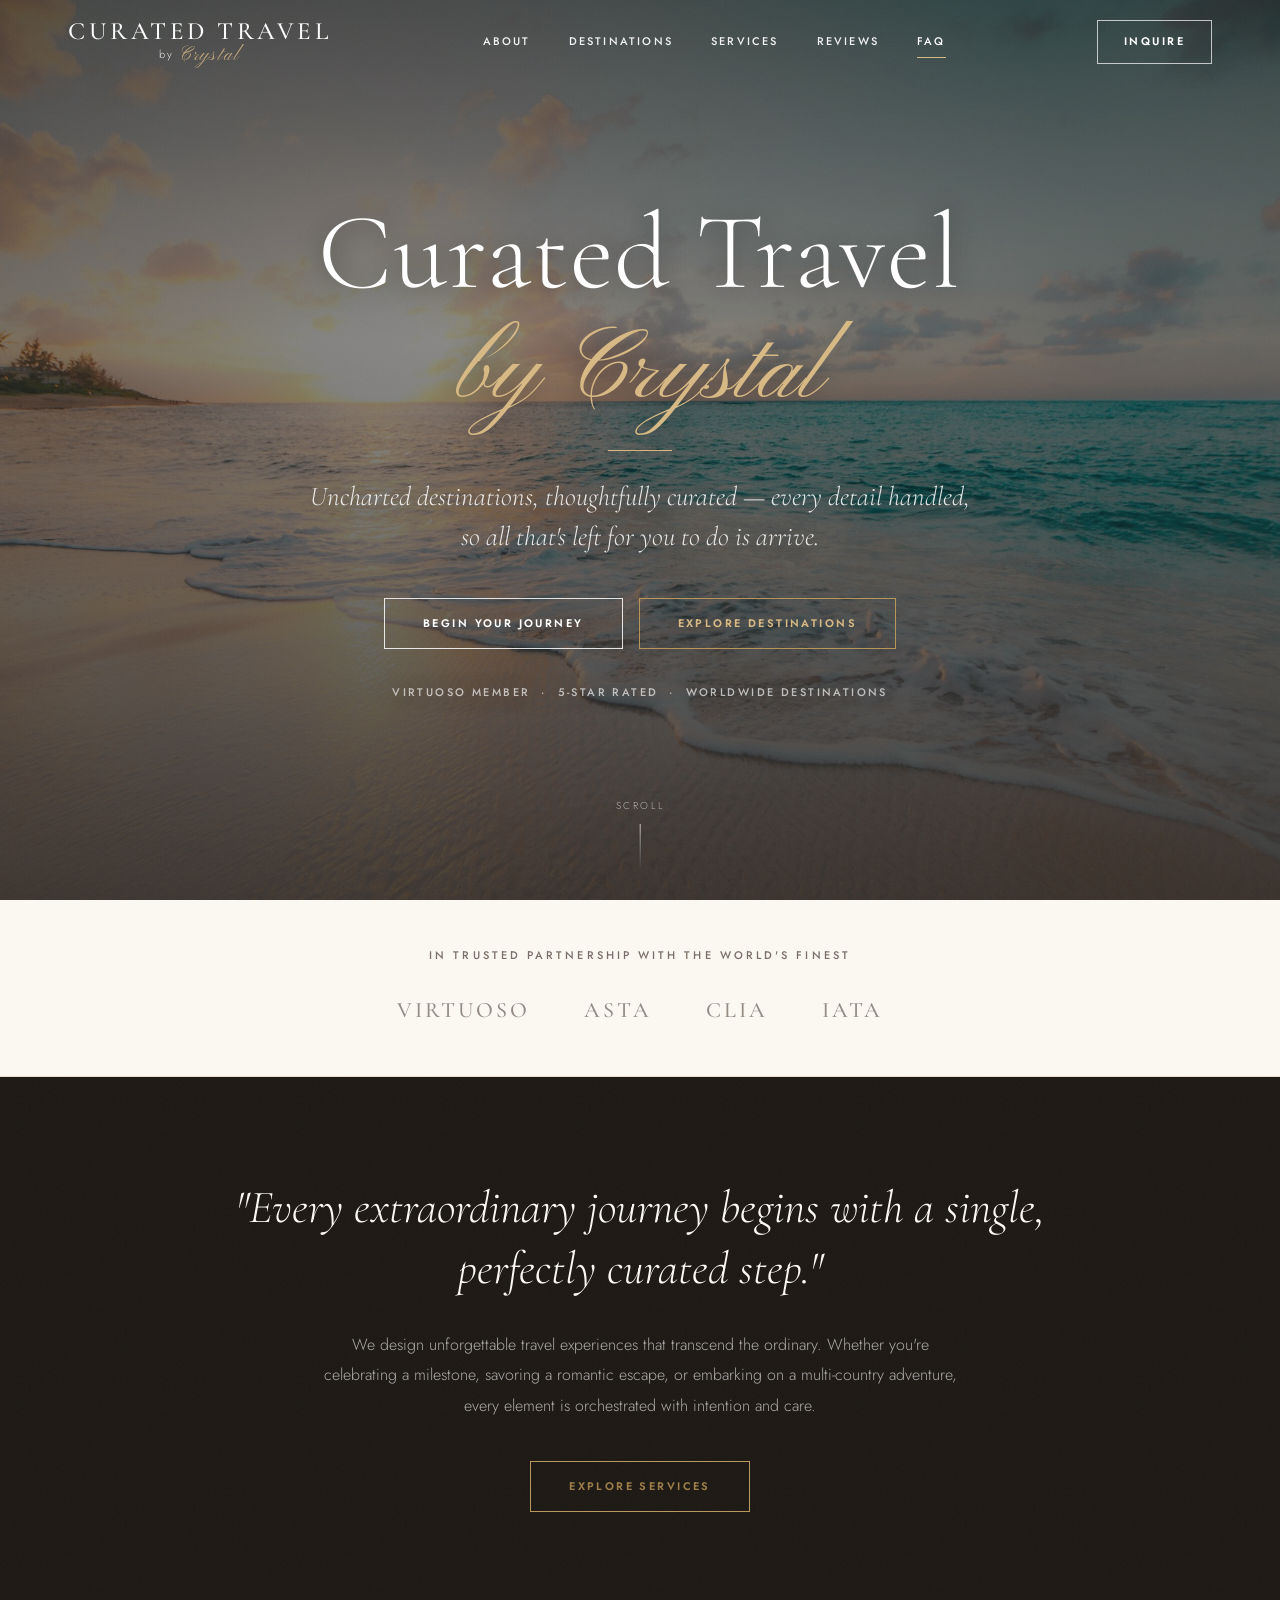
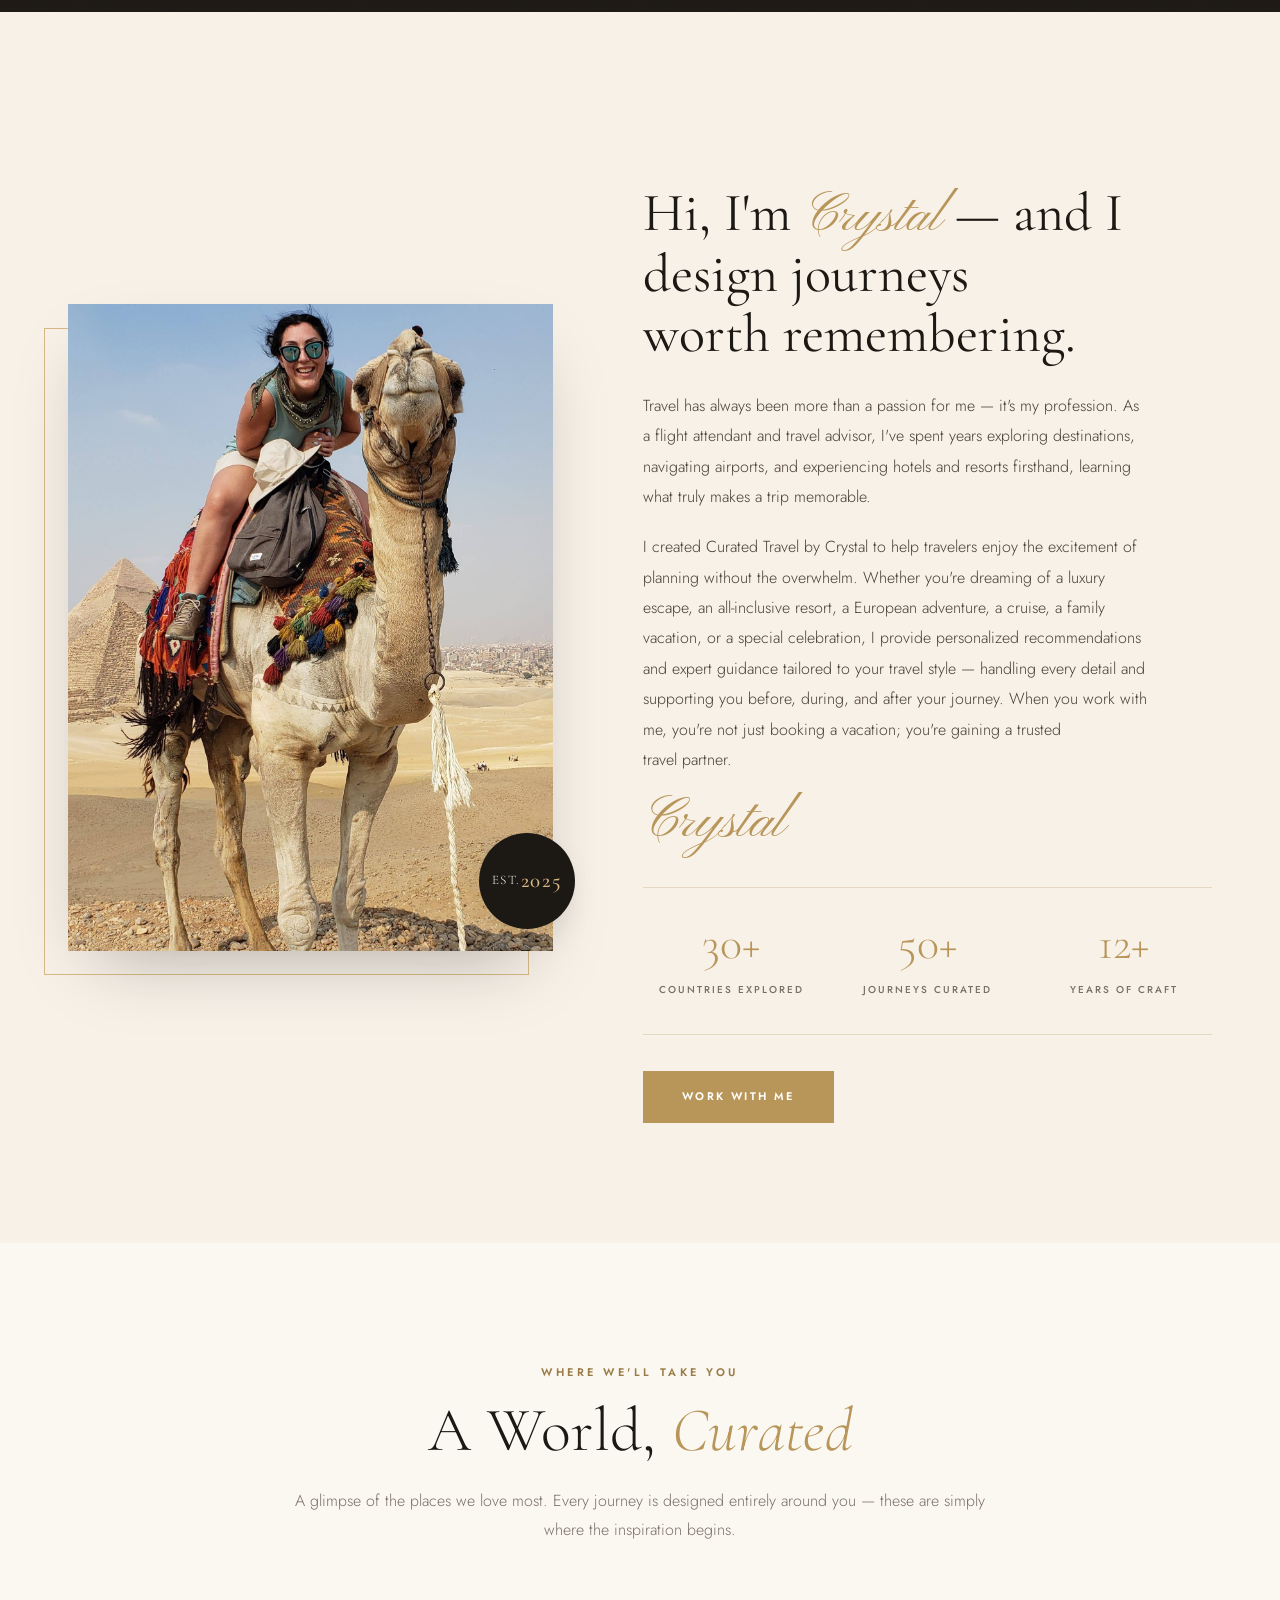
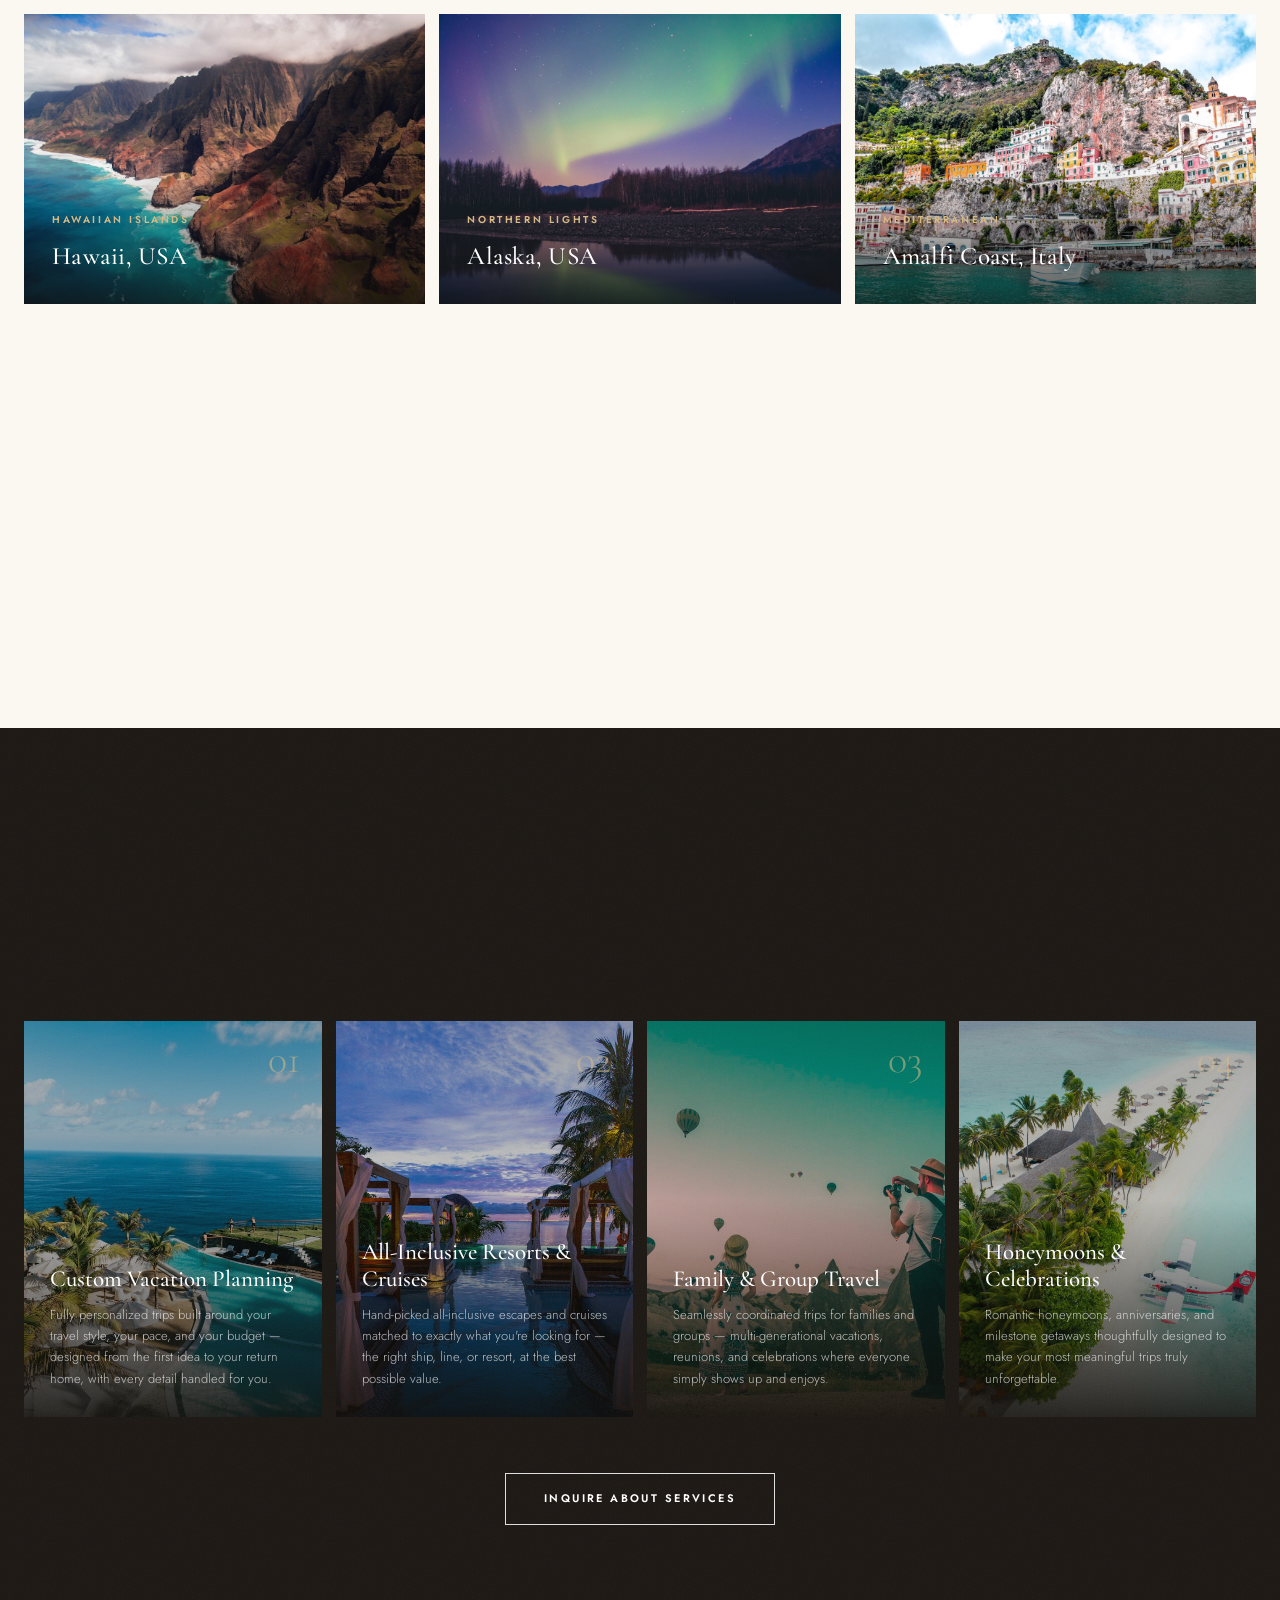
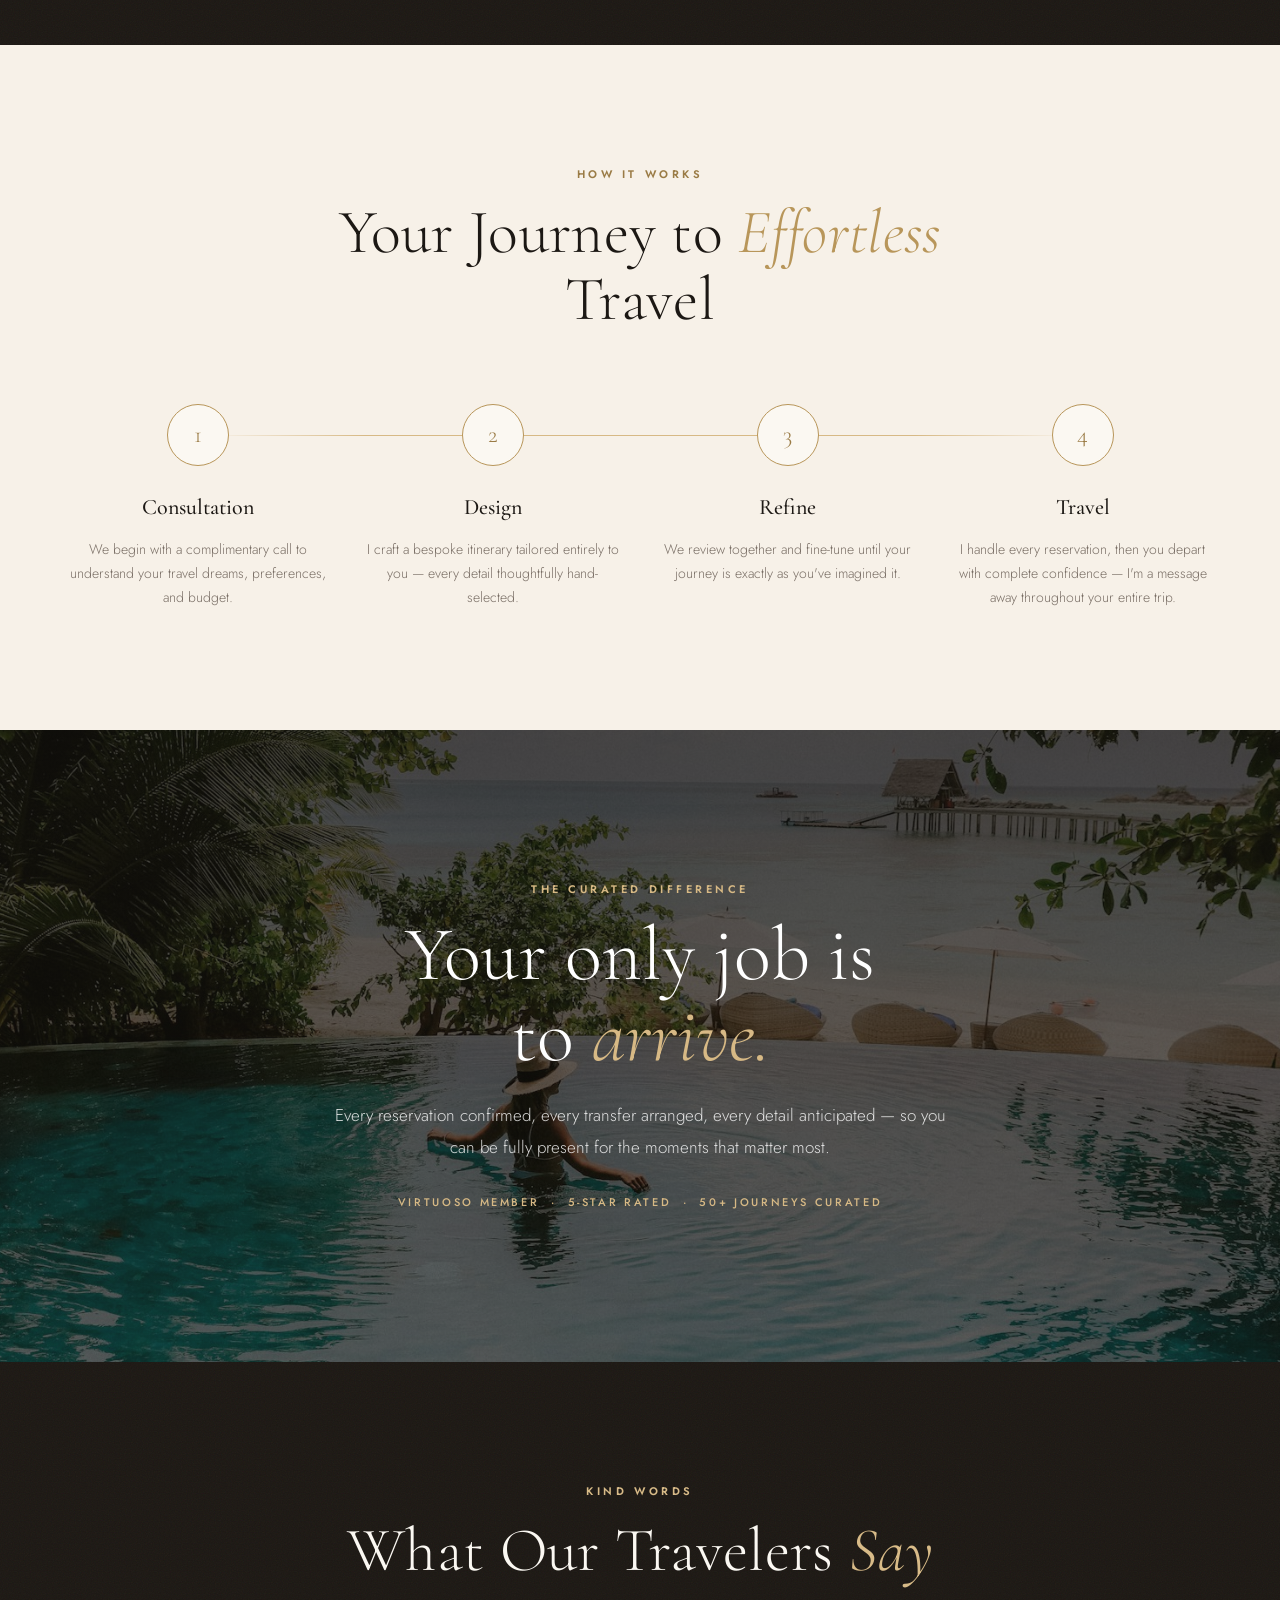
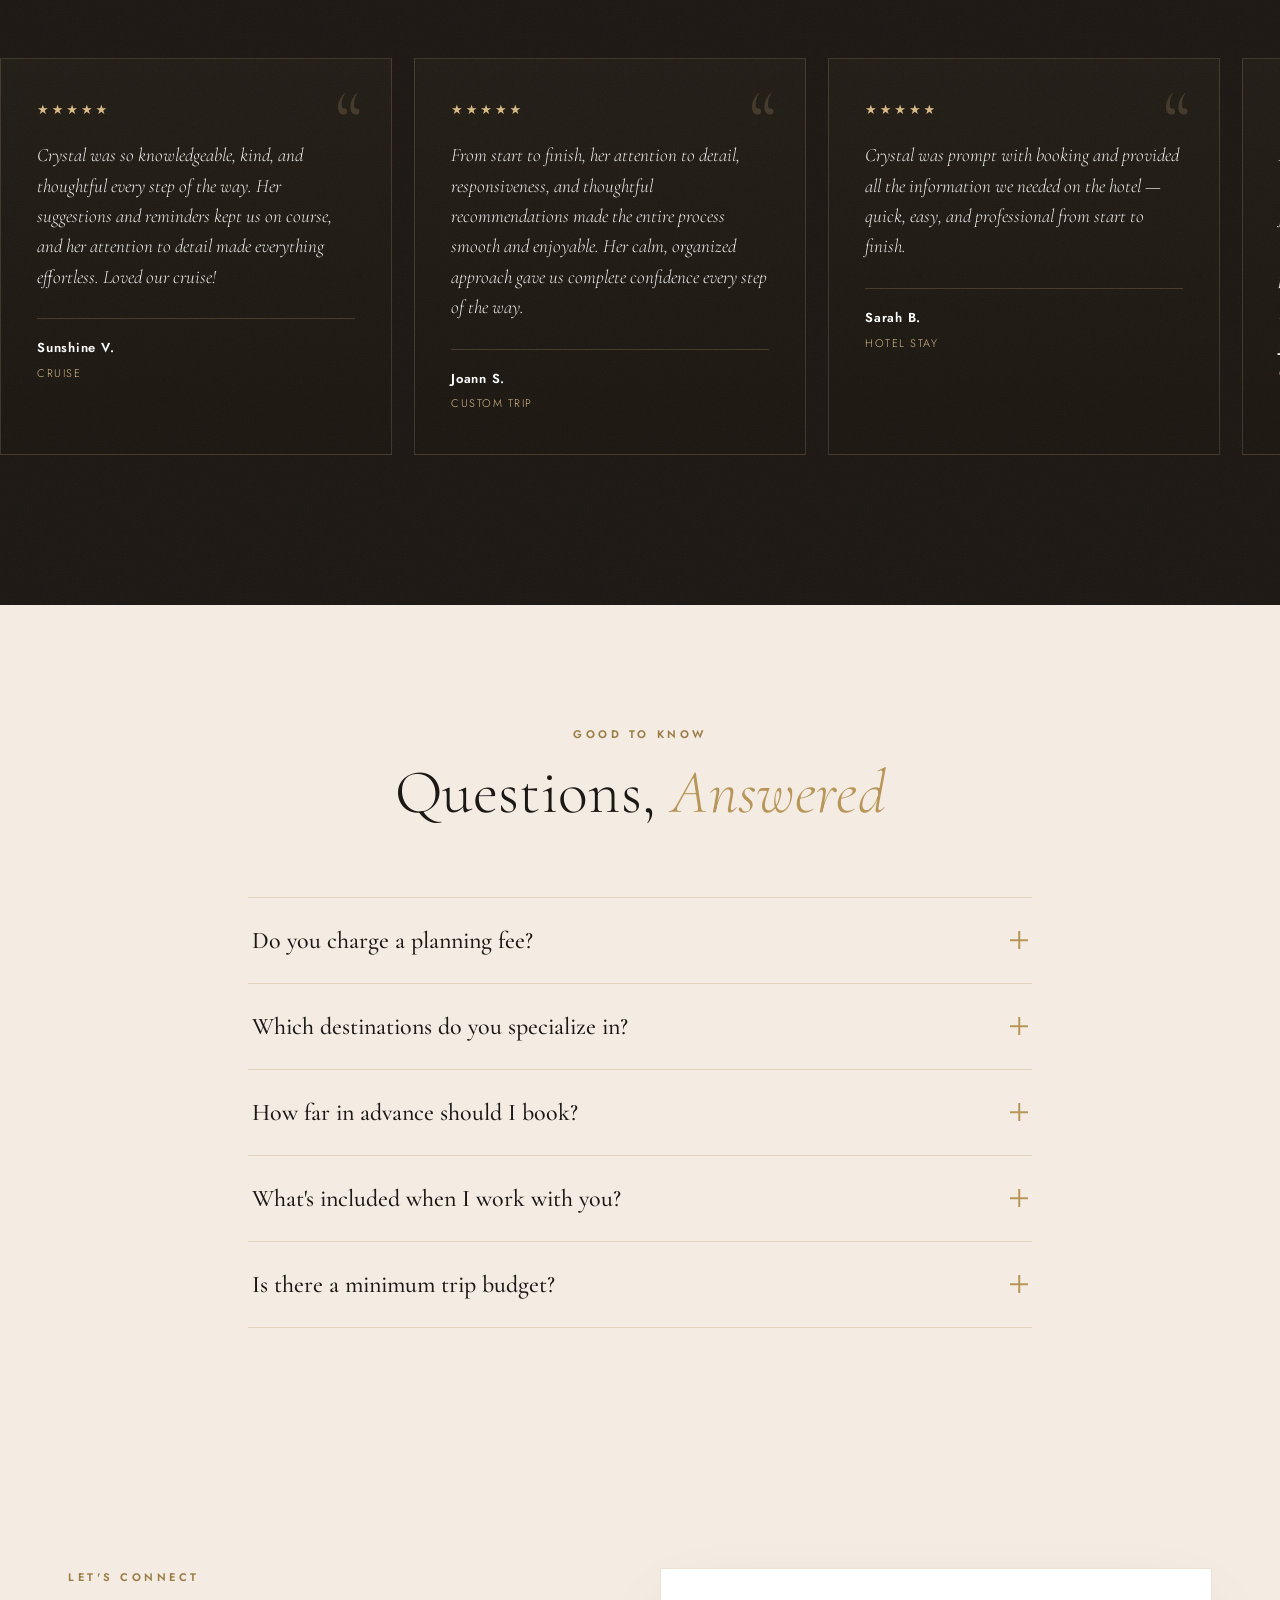
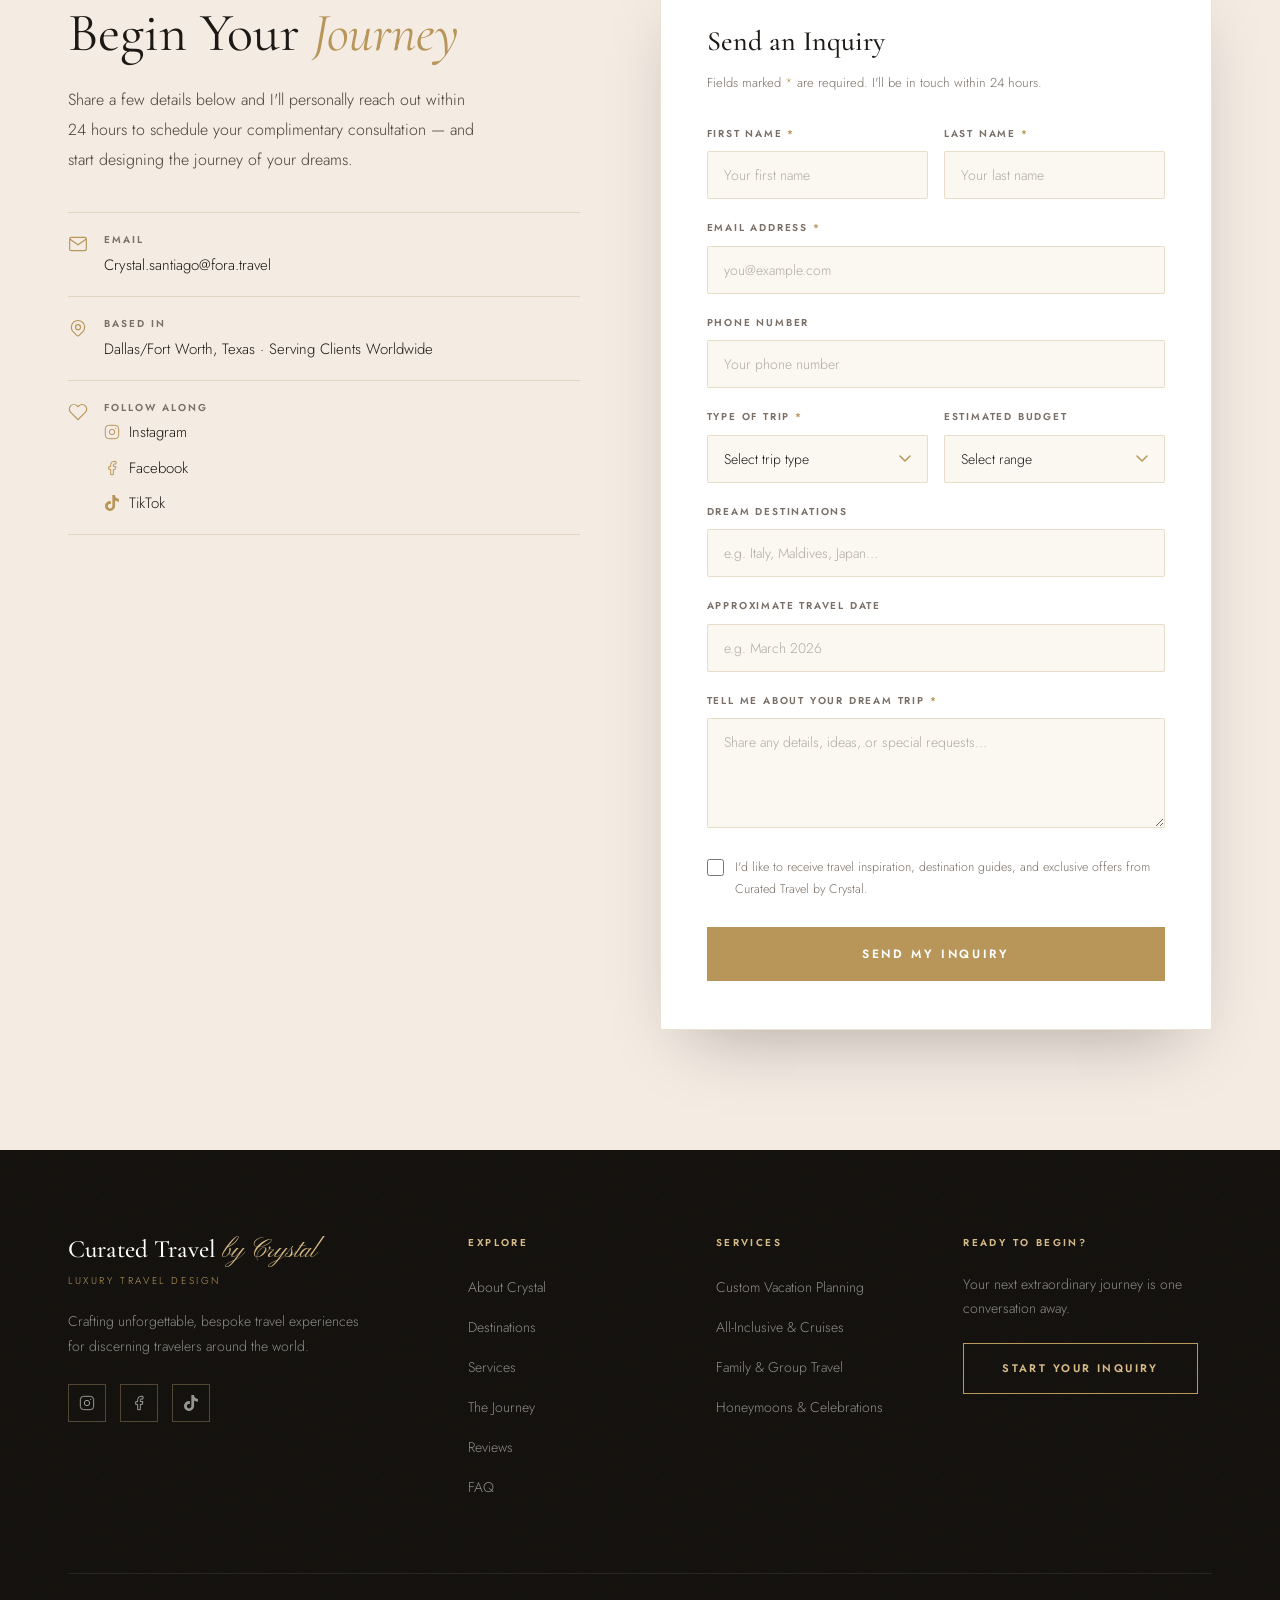
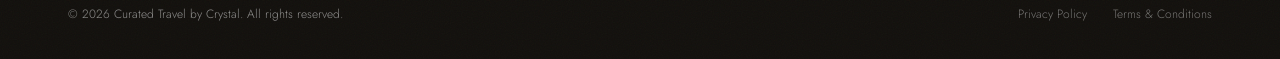
==== commit 1cad34b2: "Overhaul destinations grid + swap two service images Destinations: - Replace uneven masonry with a u" ====
--- a/index.html
+++ b/index.html
@@ -174,29 +174,29 @@
     </div>
   </div>
   <div class="dest-grid">
-    <figure class="dest-cell dest-tall reveal">
-      <img src="images/dest-santorini.jpg" alt="Whitewashed steps and blue sea in Santorini, Greece" loading="lazy" width="800" height="1000">
-      <figcaption><span class="dest-region">Mediterranean</span><span class="dest-name">Santorini, Greece</span></figcaption>
-    </figure>
     <figure class="dest-cell reveal">
-      <img src="images/dest-maldives.jpg" alt="Overwater villas in the Maldives" loading="lazy" width="800" height="600">
-      <figcaption><span class="dest-region">Indian Ocean</span><span class="dest-name">The Maldives</span></figcaption>
+      <img src="images/dest-hawaii.jpg" alt="An aerial view of Hawaii's lush volcanic sea cliffs above turquoise surf" loading="lazy" width="1200" height="800">
+      <figcaption><span class="dest-region">Hawaiian Islands</span><span class="dest-name">Hawaii, USA</span></figcaption>
     </figure>
     <figure class="dest-cell reveal">
-      <img src="images/dest-paris.jpg" alt="The Eiffel Tower at dusk in Paris, France" loading="lazy" width="800" height="600">
+      <img src="images/dest-alaska.jpg" alt="The green and violet northern lights over an Alaskan mountain and river" loading="lazy" width="1200" height="800">
+      <figcaption><span class="dest-region">Northern Lights</span><span class="dest-name">Alaska, USA</span></figcaption>
+    </figure>
+    <figure class="dest-cell reveal">
+      <img src="images/dest-amalfi.jpg" alt="A colorful cliffside village above turquoise water on the Amalfi Coast, Italy" loading="lazy" width="1200" height="800">
+      <figcaption><span class="dest-region">Mediterranean</span><span class="dest-name">Amalfi Coast, Italy</span></figcaption>
+    </figure>
+    <figure class="dest-cell reveal">
+      <img src="images/dest-paris.jpg" alt="The Eiffel Tower at dusk in Paris, France" loading="lazy" width="1200" height="800">
       <figcaption><span class="dest-region">Europe</span><span class="dest-name">Paris, France</span></figcaption>
     </figure>
     <figure class="dest-cell reveal">
-      <img src="images/dest-bali.jpg" alt="The Gates of Heaven temple in Bali, Indonesia" loading="lazy" width="800" height="600">
-      <figcaption><span class="dest-region">Indonesia</span><span class="dest-name">Bali</span></figcaption>
+      <img src="images/dest-colorado.jpg" alt="Snow-capped Rocky Mountain peaks above golden aspen forests near Breckenridge, Colorado" loading="lazy" width="1200" height="800">
+      <figcaption><span class="dest-region">Rocky Mountains</span><span class="dest-name">Colorado, USA</span></figcaption>
     </figure>
     <figure class="dest-cell reveal">
-      <img src="images/dest-safari.jpg" alt="An elephant on the golden savanna of the Serengeti" loading="lazy" width="800" height="600">
-      <figcaption><span class="dest-region">East Africa</span><span class="dest-name">Serengeti Safari</span></figcaption>
-    </figure>
-    <figure class="dest-cell reveal">
-      <img src="images/dest-borabora.jpg" alt="An aerial view of a turquoise lagoon and white-sand island" loading="lazy" width="800" height="600">
-      <figcaption><span class="dest-region">South Pacific</span><span class="dest-name">Bora Bora</span></figcaption>
+      <img src="images/dest-puertorico.jpg" alt="A vibrant turquoise cove with golden sand and lush greenery in Puerto Rico" loading="lazy" width="1200" height="800">
+      <figcaption><span class="dest-region">Caribbean</span><span class="dest-name">Puerto Rico</span></figcaption>
     </figure>
   </div>
 </section>
@@ -220,7 +220,7 @@
       </div>
     </article>
     <article class="service-card reveal">
-      <img src="images/service-itineraries.jpg" alt="Hot air balloons drifting over Cappadocia at dawn" loading="lazy" width="800" height="600">
+      <img src="images/service-weddings.jpg" alt="Candle-lit cabanas beside an infinity pool at sunset" loading="lazy" width="800" height="600">
       <span class="service-num" aria-hidden="true">02</span>
       <div class="service-info">
         <h3>All-Inclusive Resorts &amp; Cruises</h3>
@@ -228,7 +228,7 @@
       </div>
     </article>
     <article class="service-card reveal">
-      <img src="images/service-weddings.jpg" alt="Candle-lit cabanas beside an infinity pool at sunset" loading="lazy" width="800" height="600">
+      <img src="images/service-itineraries.jpg" alt="Hot air balloons drifting over Cappadocia at dawn" loading="lazy" width="800" height="600">
       <span class="service-num" aria-hidden="true">03</span>
       <div class="service-info">
         <h3>Family &amp; Group Travel</h3>
--- a/css/styles.css
+++ b/css/styles.css
@@ -272,7 +272,6 @@
   max-width: 1340px; margin: 0 auto; padding: 0 24px;
 }
 .dest-cell { position: relative; overflow: hidden; cursor: pointer; background: var(--sand); }
-.dest-tall { grid-row: span 2; }
 .dest-cell img { width: 100%; height: 100%; object-fit: cover; transition: transform 1.1s var(--ease); }
 .dest-cell::after { content: ''; position: absolute; inset: 0; background: linear-gradient(0deg, rgba(18,16,13,.72) 0%, rgba(18,16,13,.05) 45%, transparent 70%); transition: opacity .4s; }
 .dest-cell:hover img { transform: scale(1.07); }
@@ -471,7 +470,6 @@
   .about-grid { grid-template-columns: 1fr; gap: 56px; max-width: 560px; margin: 0 auto; }
   .about-frame { display: none; }
   .dest-grid { grid-template-columns: 1fr 1fr; grid-auto-rows: 240px; }
-  .dest-tall { grid-row: span 2; }
   .services-grid { grid-template-columns: 1fr 1fr; }
   .process-steps { grid-template-columns: 1fr 1fr; gap: 44px 32px; }
   .process-steps::before { display: none; }
@@ -486,7 +484,6 @@
   .nav-logo-main { font-size: 21px; }
   .section-head { margin-bottom: 48px; }
   .dest-grid { grid-template-columns: 1fr; grid-auto-rows: 230px; padding: 0 22px; }
-  .dest-tall { grid-row: span 1; }
   .services-grid { grid-template-columns: 1fr; padding: 0 22px; }
   .service-card { aspect-ratio: 16/10; }
   .process-steps { grid-template-columns: 1fr; gap: 36px; }
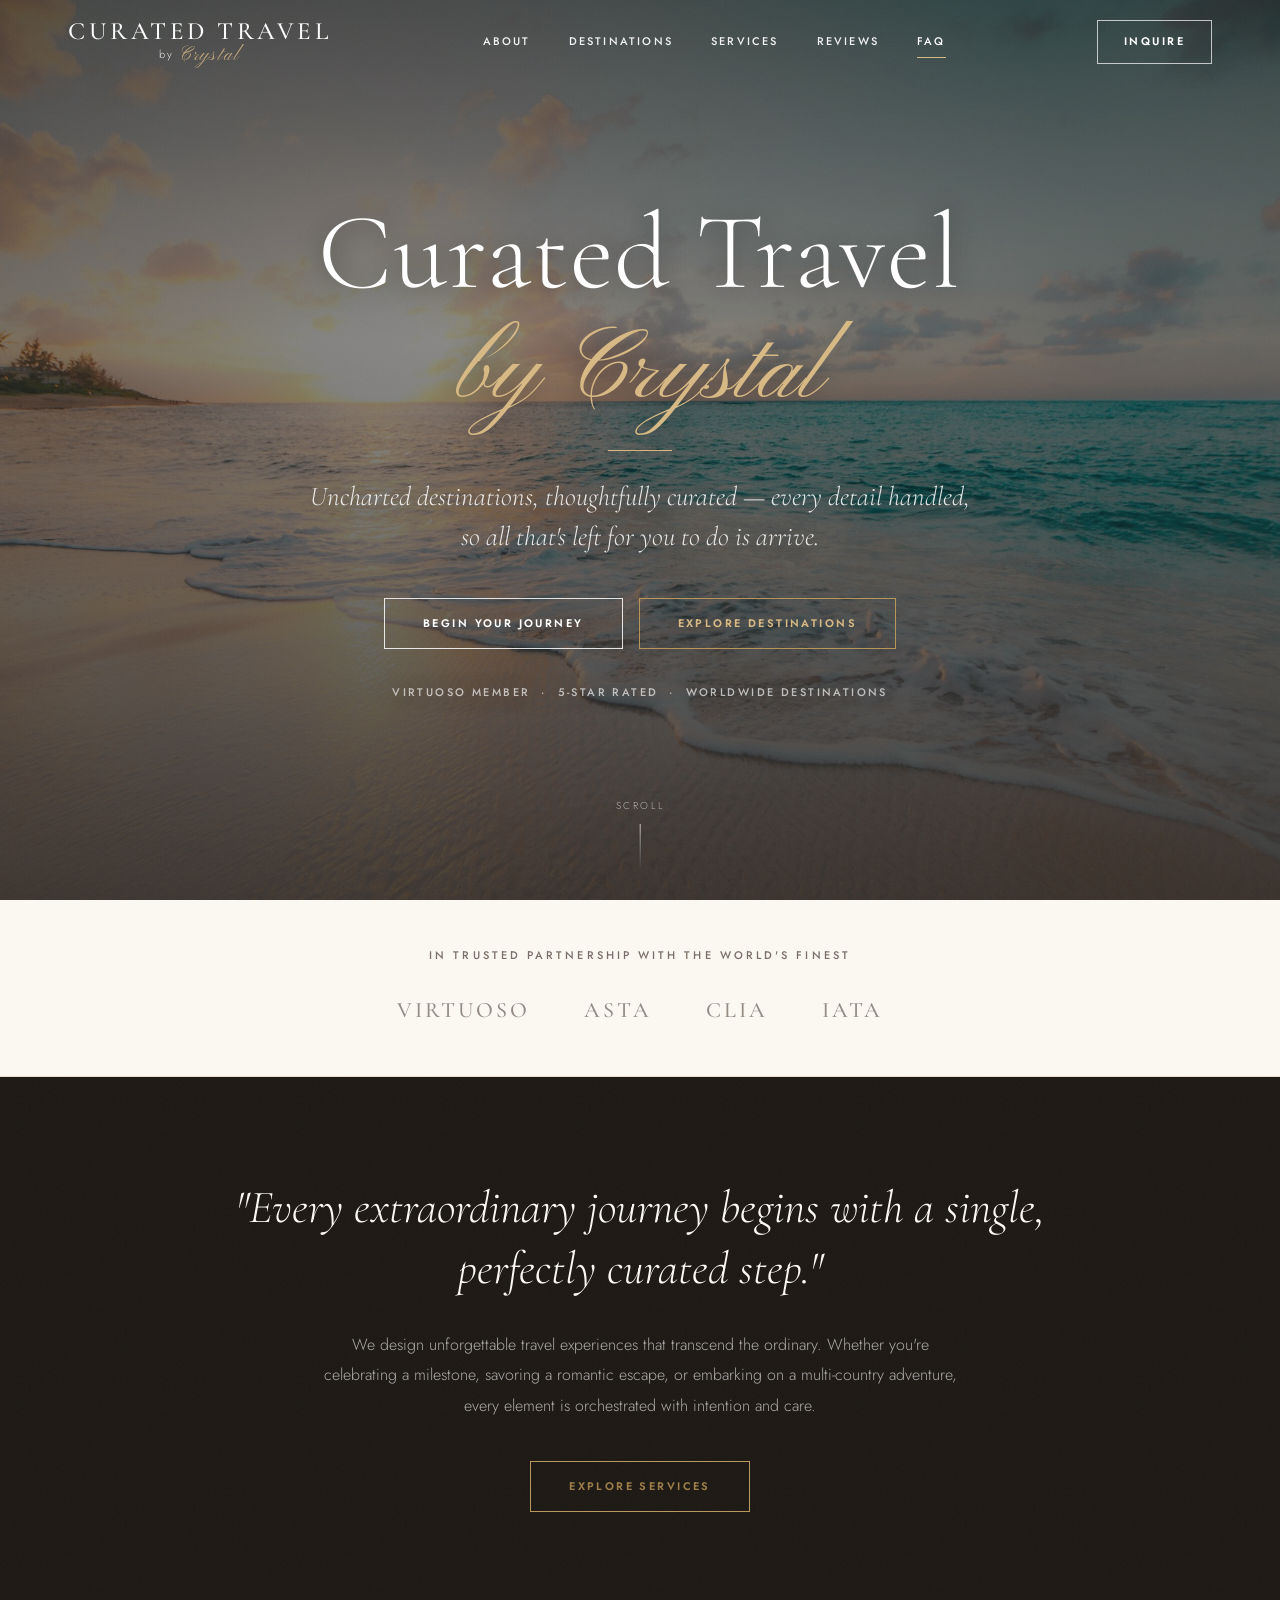
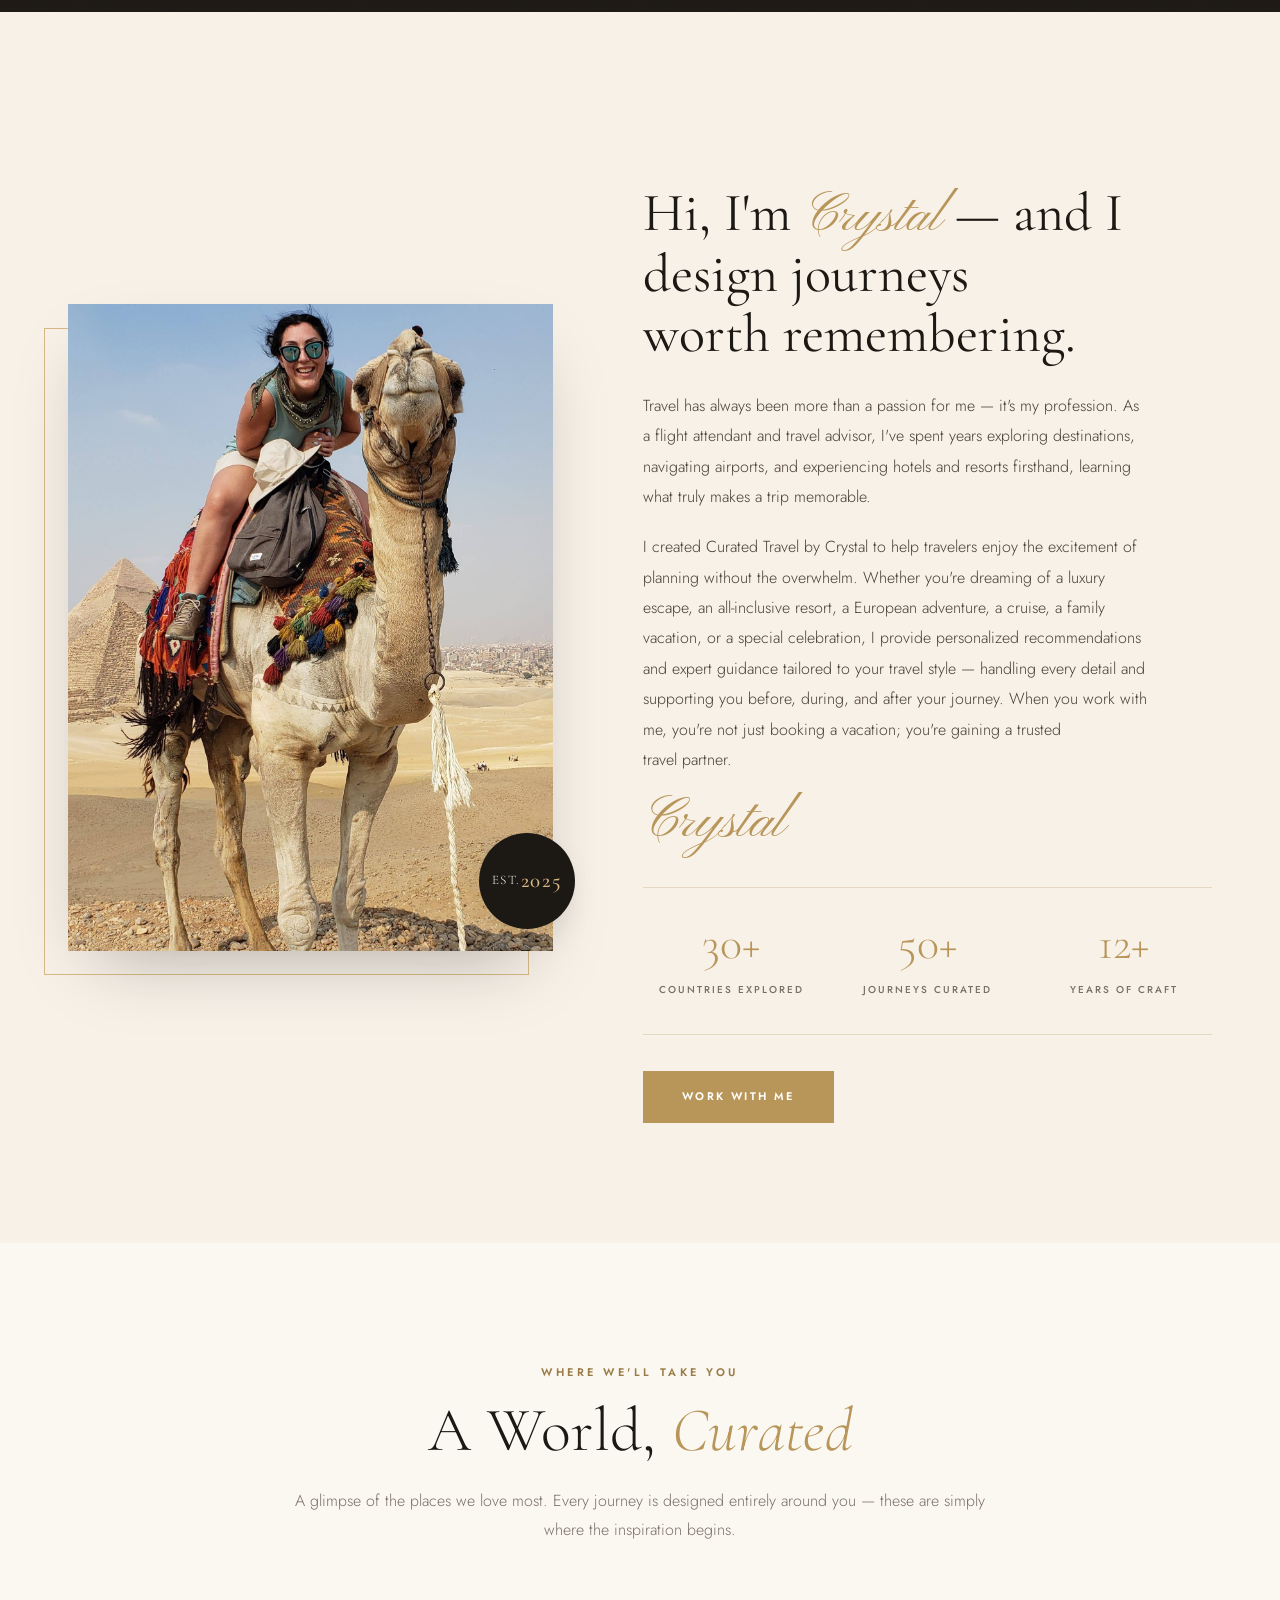
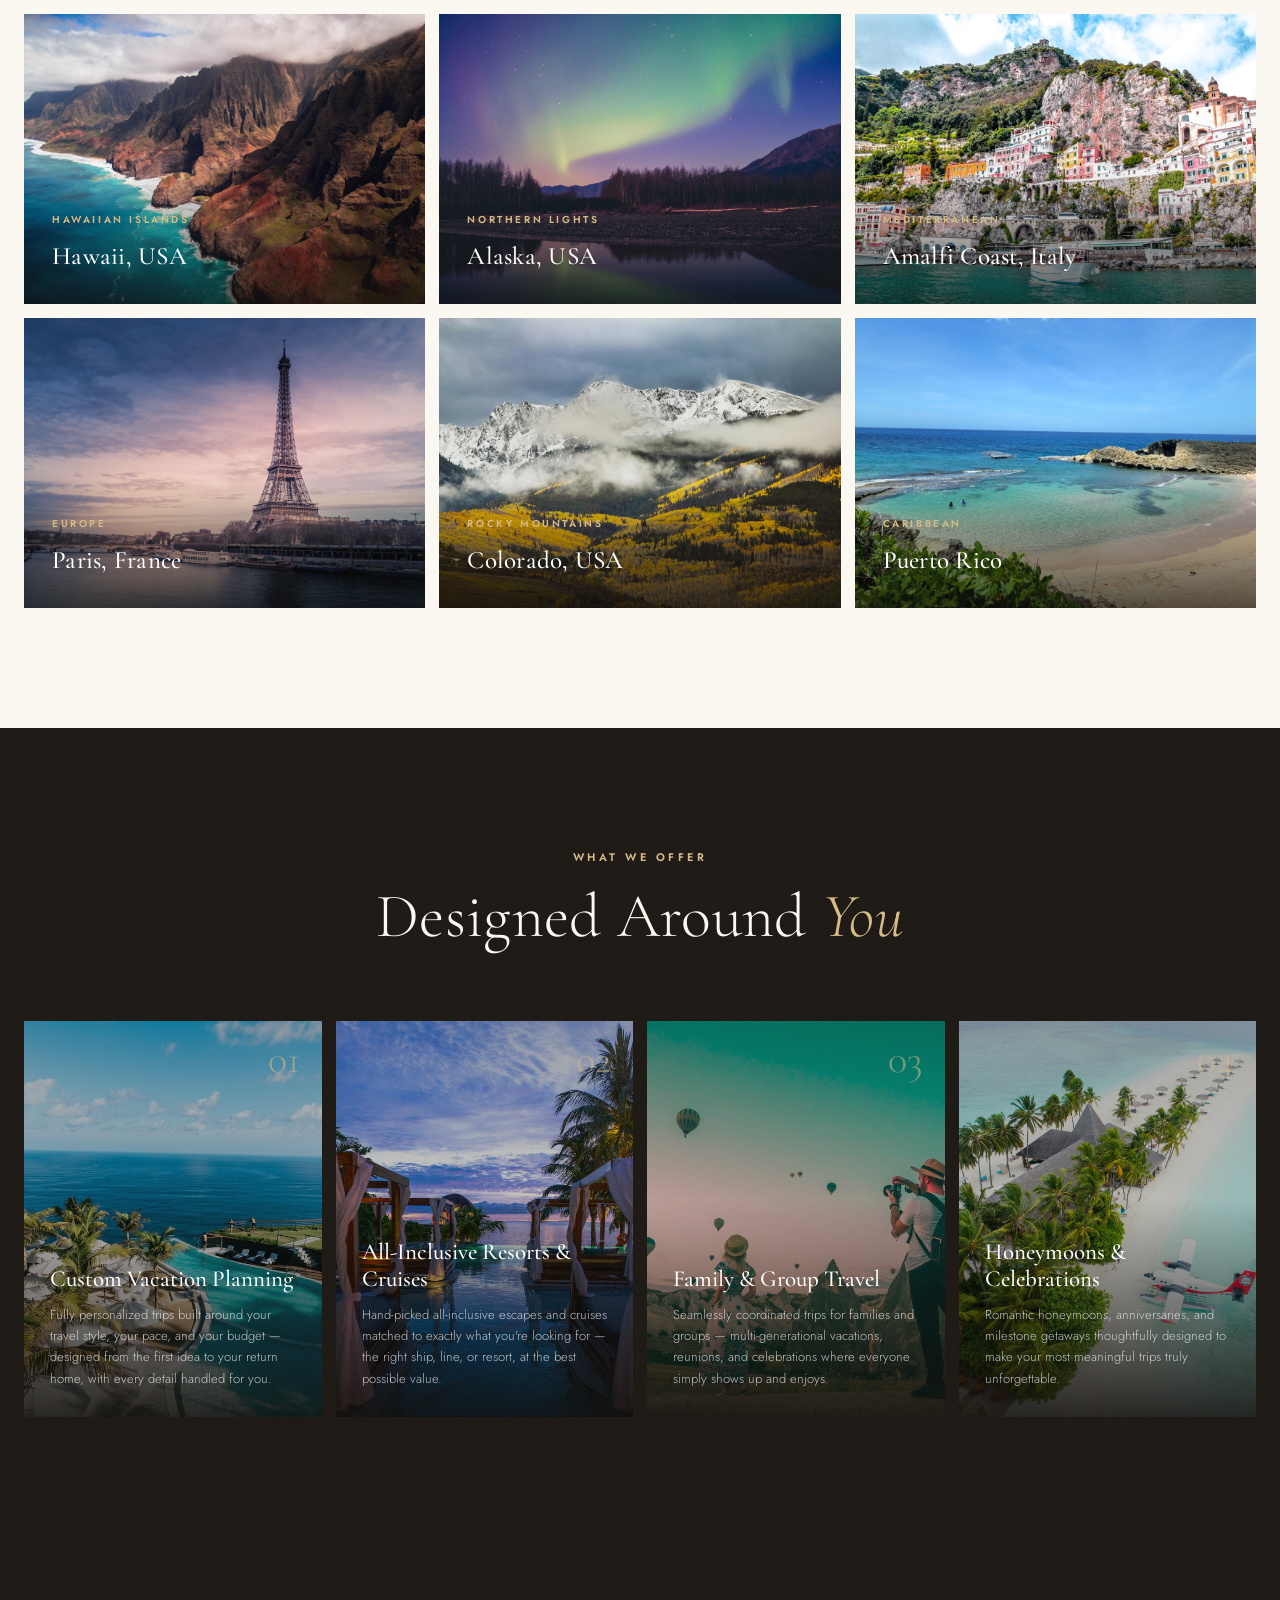
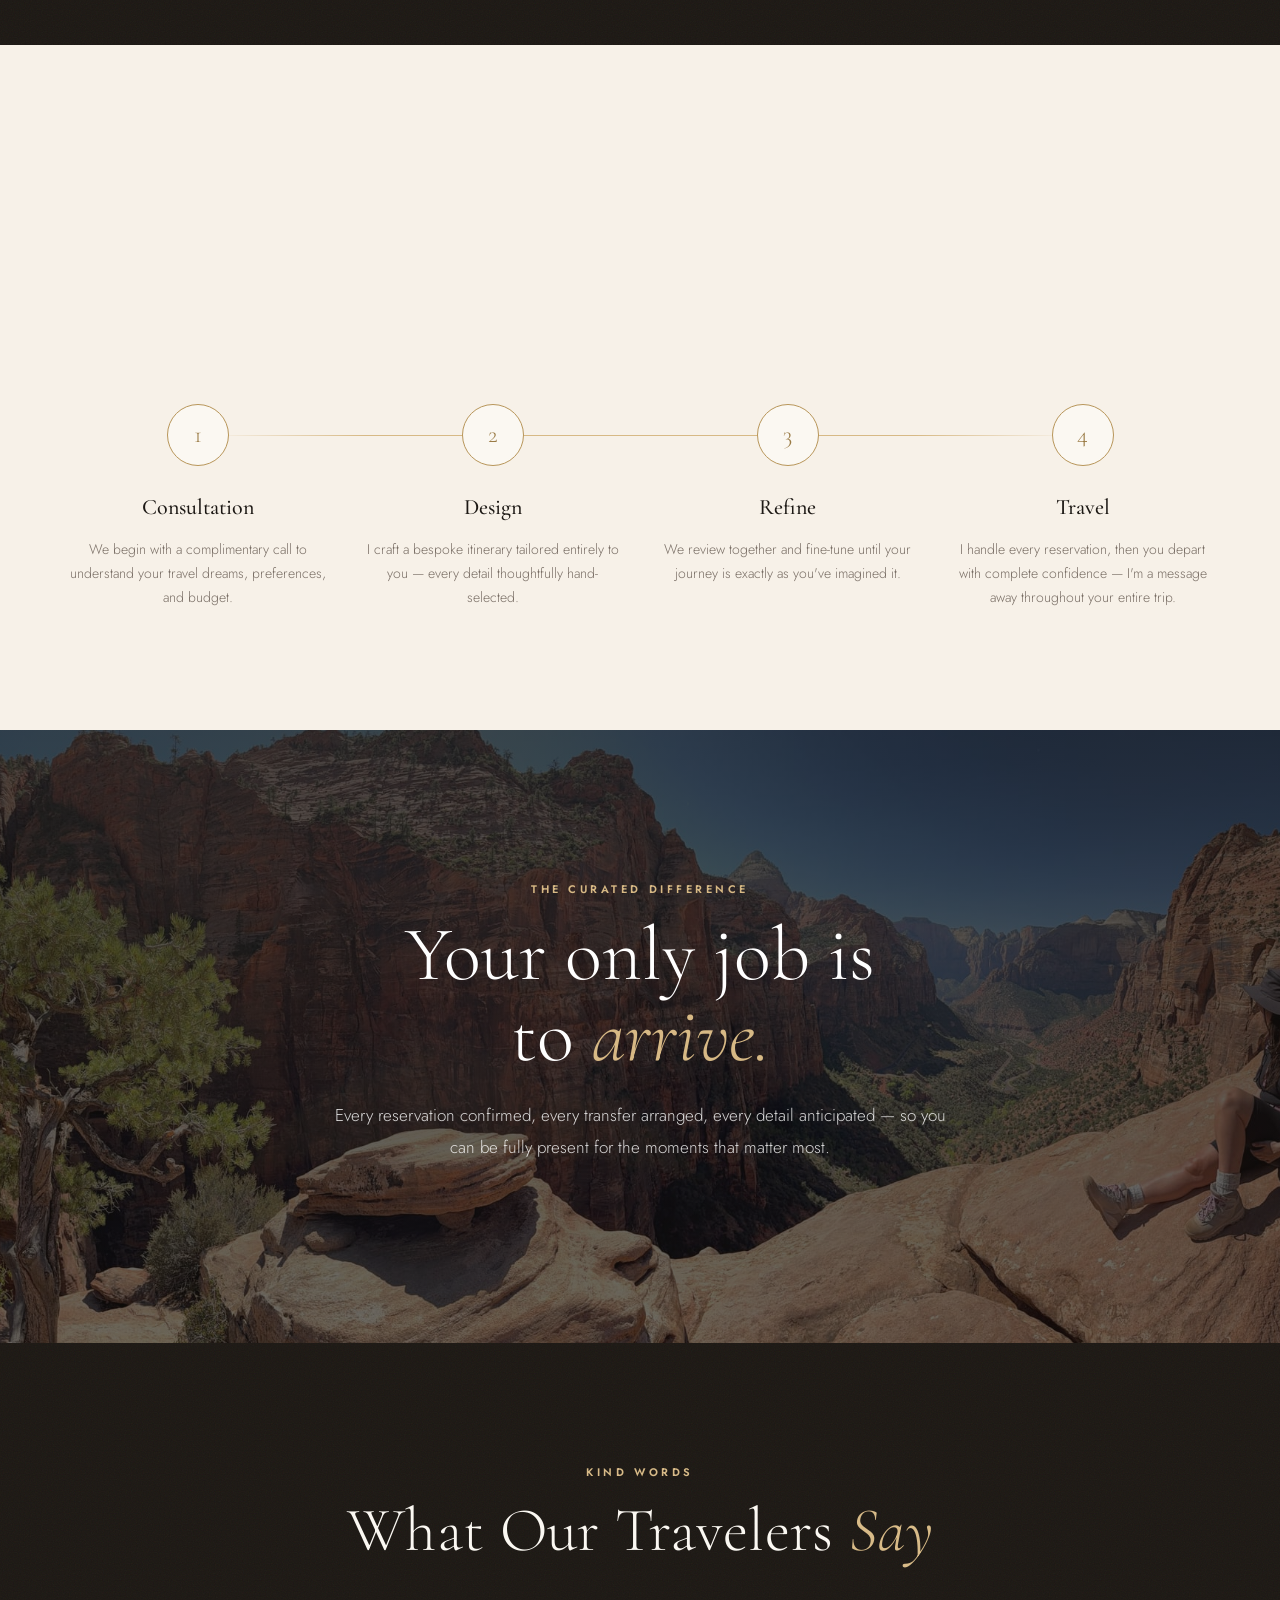
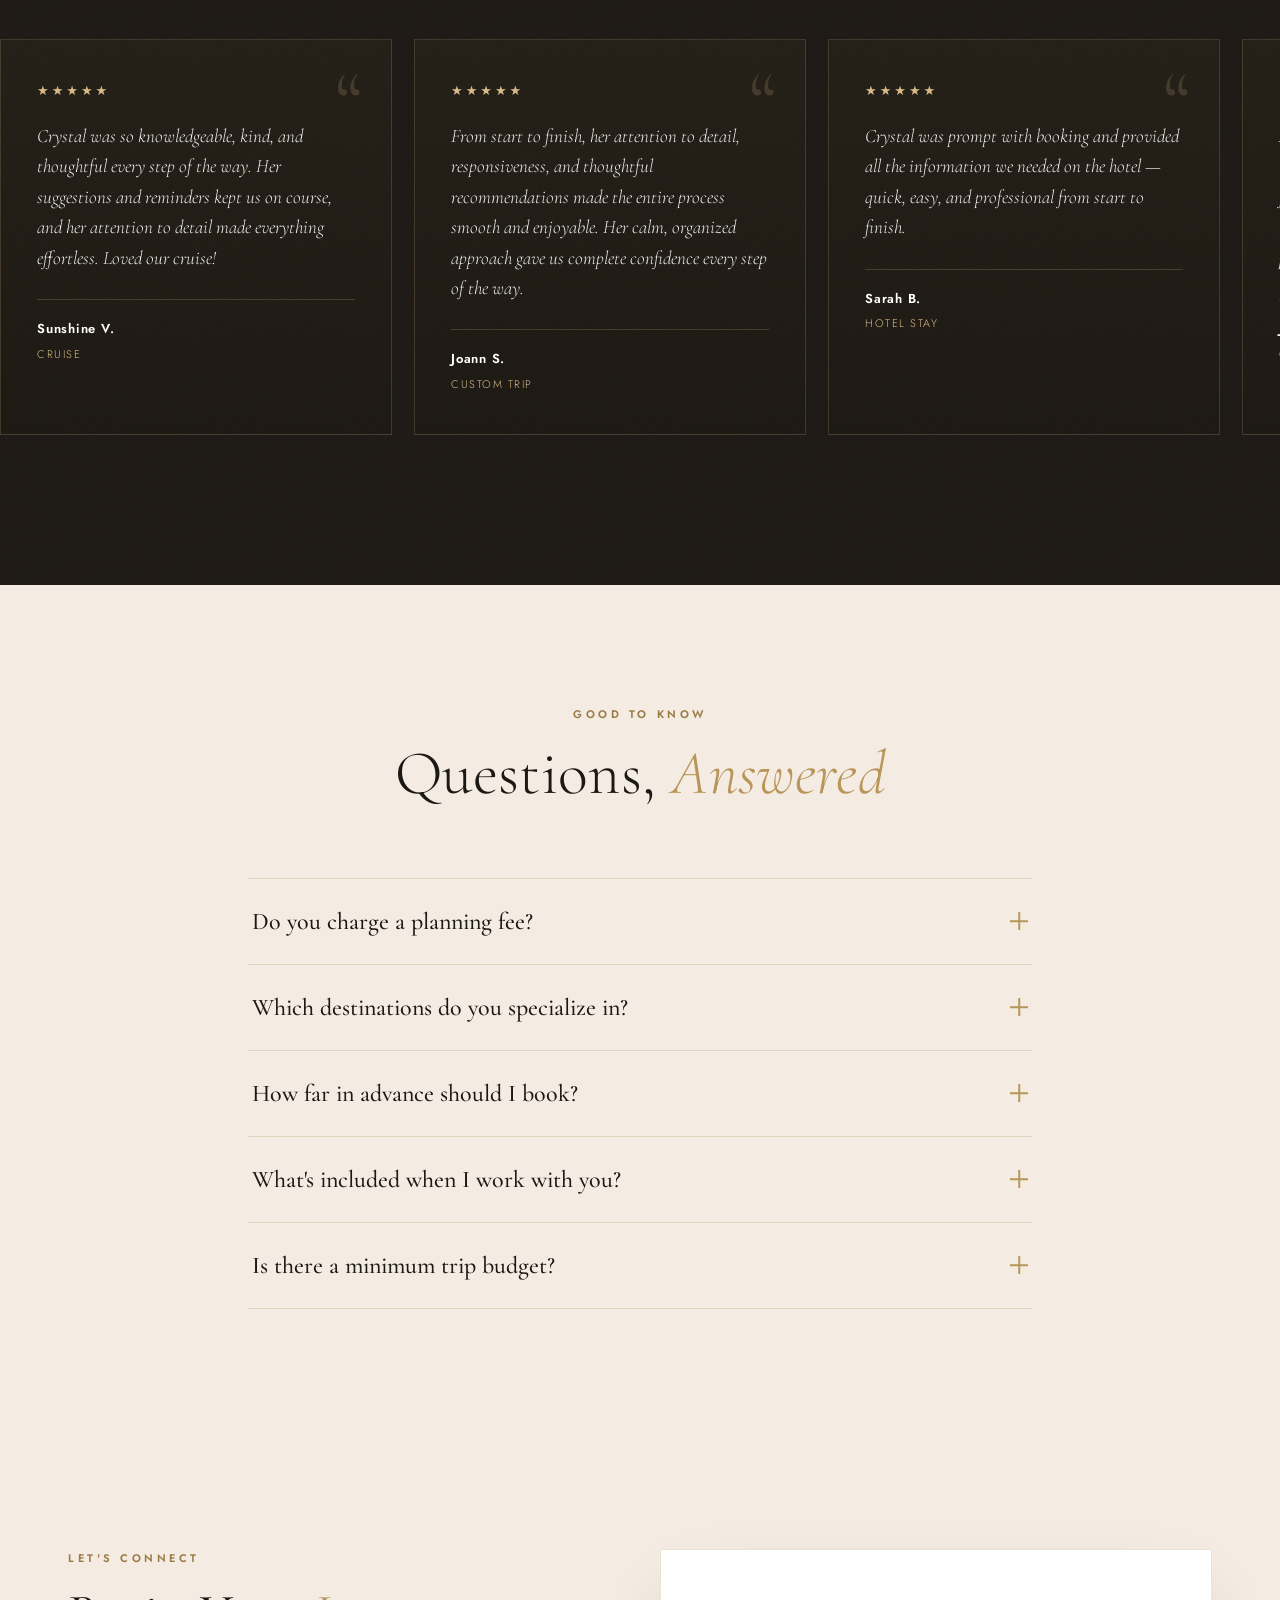
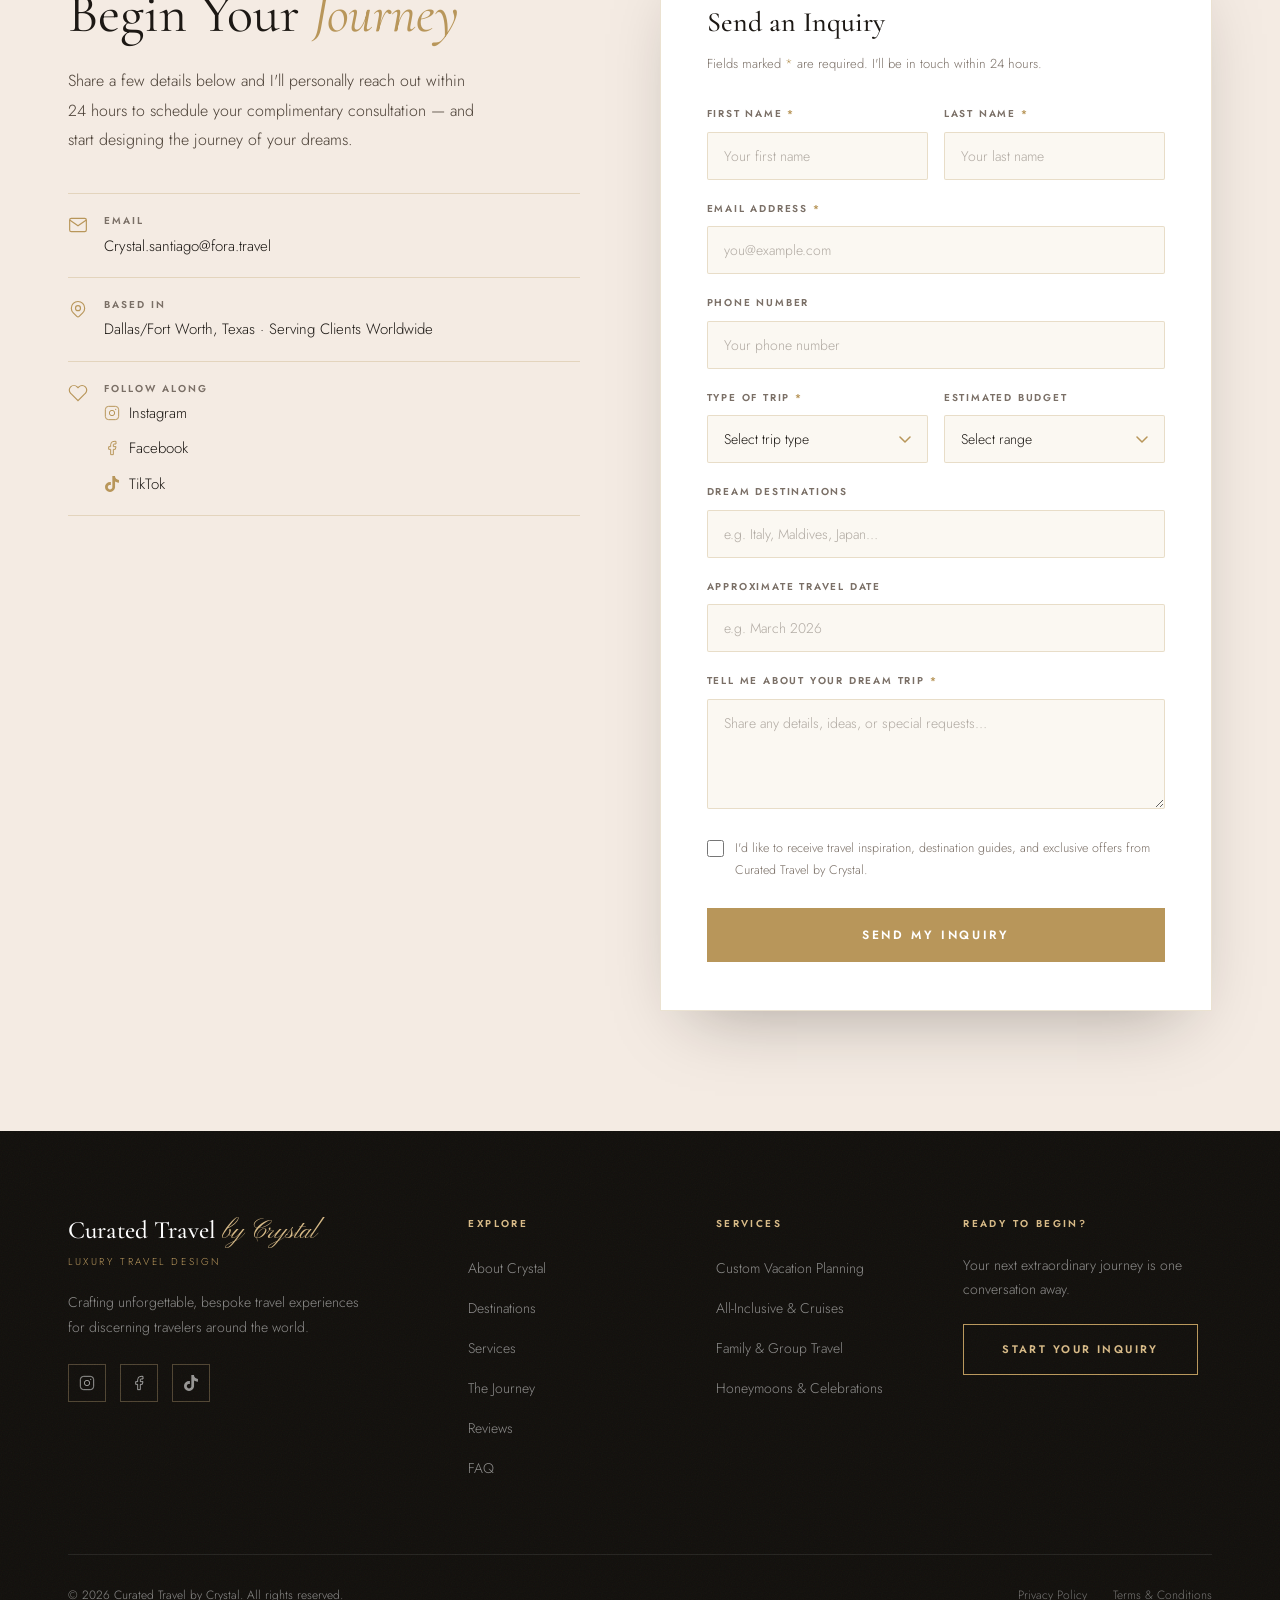
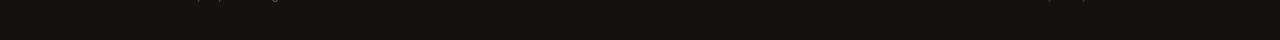
==== commit d1424c01: "Personalize Curated Difference band; remove trust line - Replace the stock pool background of the pa" ====
--- a/index.html
+++ b/index.html
@@ -289,7 +289,6 @@
     <p class="section-label light reveal">The Curated Difference</p>
     <p class="difference-line reveal">Your only job is to&nbsp;<span class="italic-gold-lt">arrive.</span></p>
     <p class="difference-sub reveal">Every reservation confirmed, every transfer arranged, every detail anticipated — so you can be fully present for the moments that matter&nbsp;most.</p>
-    <p class="difference-trust reveal">Virtuoso Member &nbsp;·&nbsp; 5-Star Rated &nbsp;·&nbsp; 50+ Journeys Curated</p>
   </div>
 </section>
 
--- a/css/styles.css
+++ b/css/styles.css
@@ -305,7 +305,7 @@
 
 /* ─── PARALLAX DIFFERENCE BAND ─── */
 .difference { position: relative; padding: 150px 0; text-align: center; overflow: hidden; color: var(--white); }
-.difference-bg { position: absolute; inset: 0; background: url("../images/feature-pool.jpg") center/cover no-repeat; background-attachment: fixed; transform: scale(1.02); }
+.difference-bg { position: absolute; inset: 0; background: url("../images/difference-zion.jpg") center/cover no-repeat; background-attachment: fixed; transform: scale(1.02); }
 .difference-overlay { position: absolute; inset: 0; background: linear-gradient(180deg, rgba(18,16,13,.74), rgba(18,16,13,.62)); }
 .difference-content { position: relative; z-index: 2; max-width: 820px; }
 .difference-line { font-family: var(--serif); font-size: clamp(40px, 6vw, 78px); font-weight: 300; line-height: 1.05; margin: 14px 0 24px; }
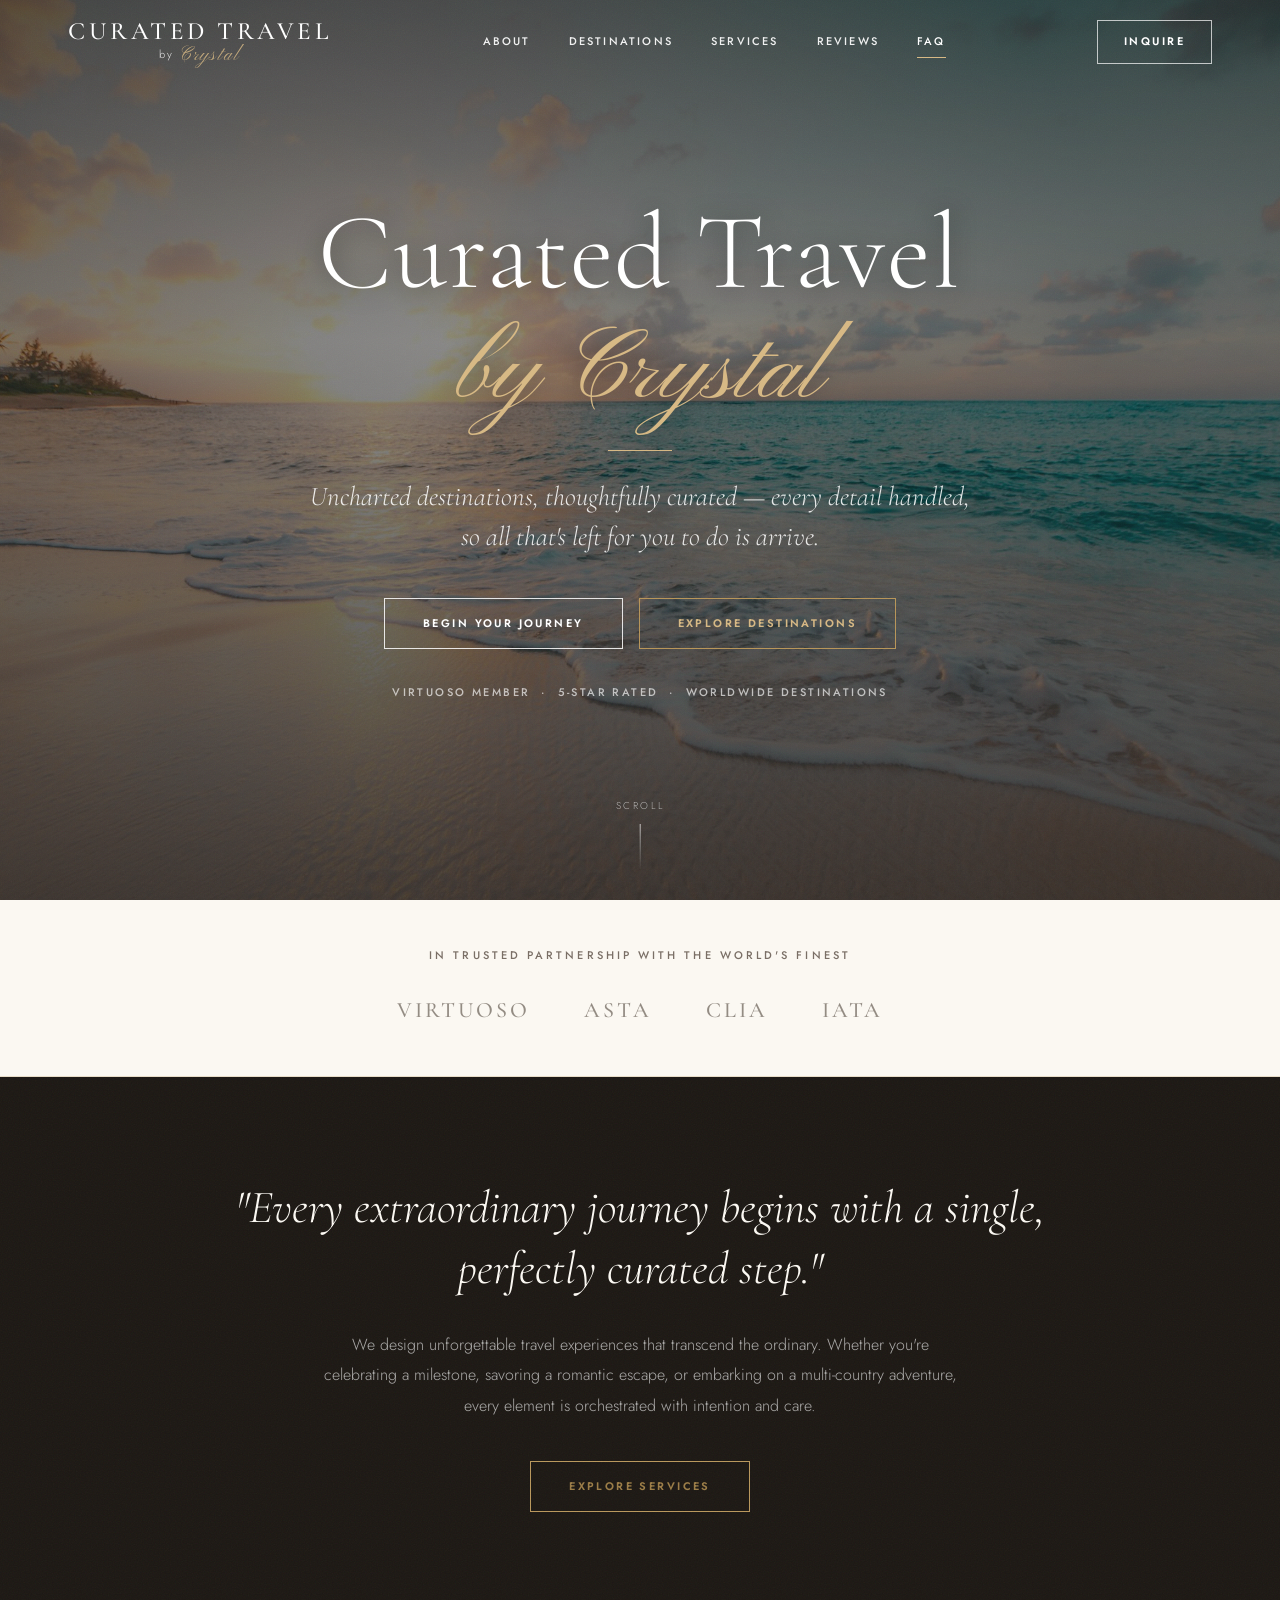
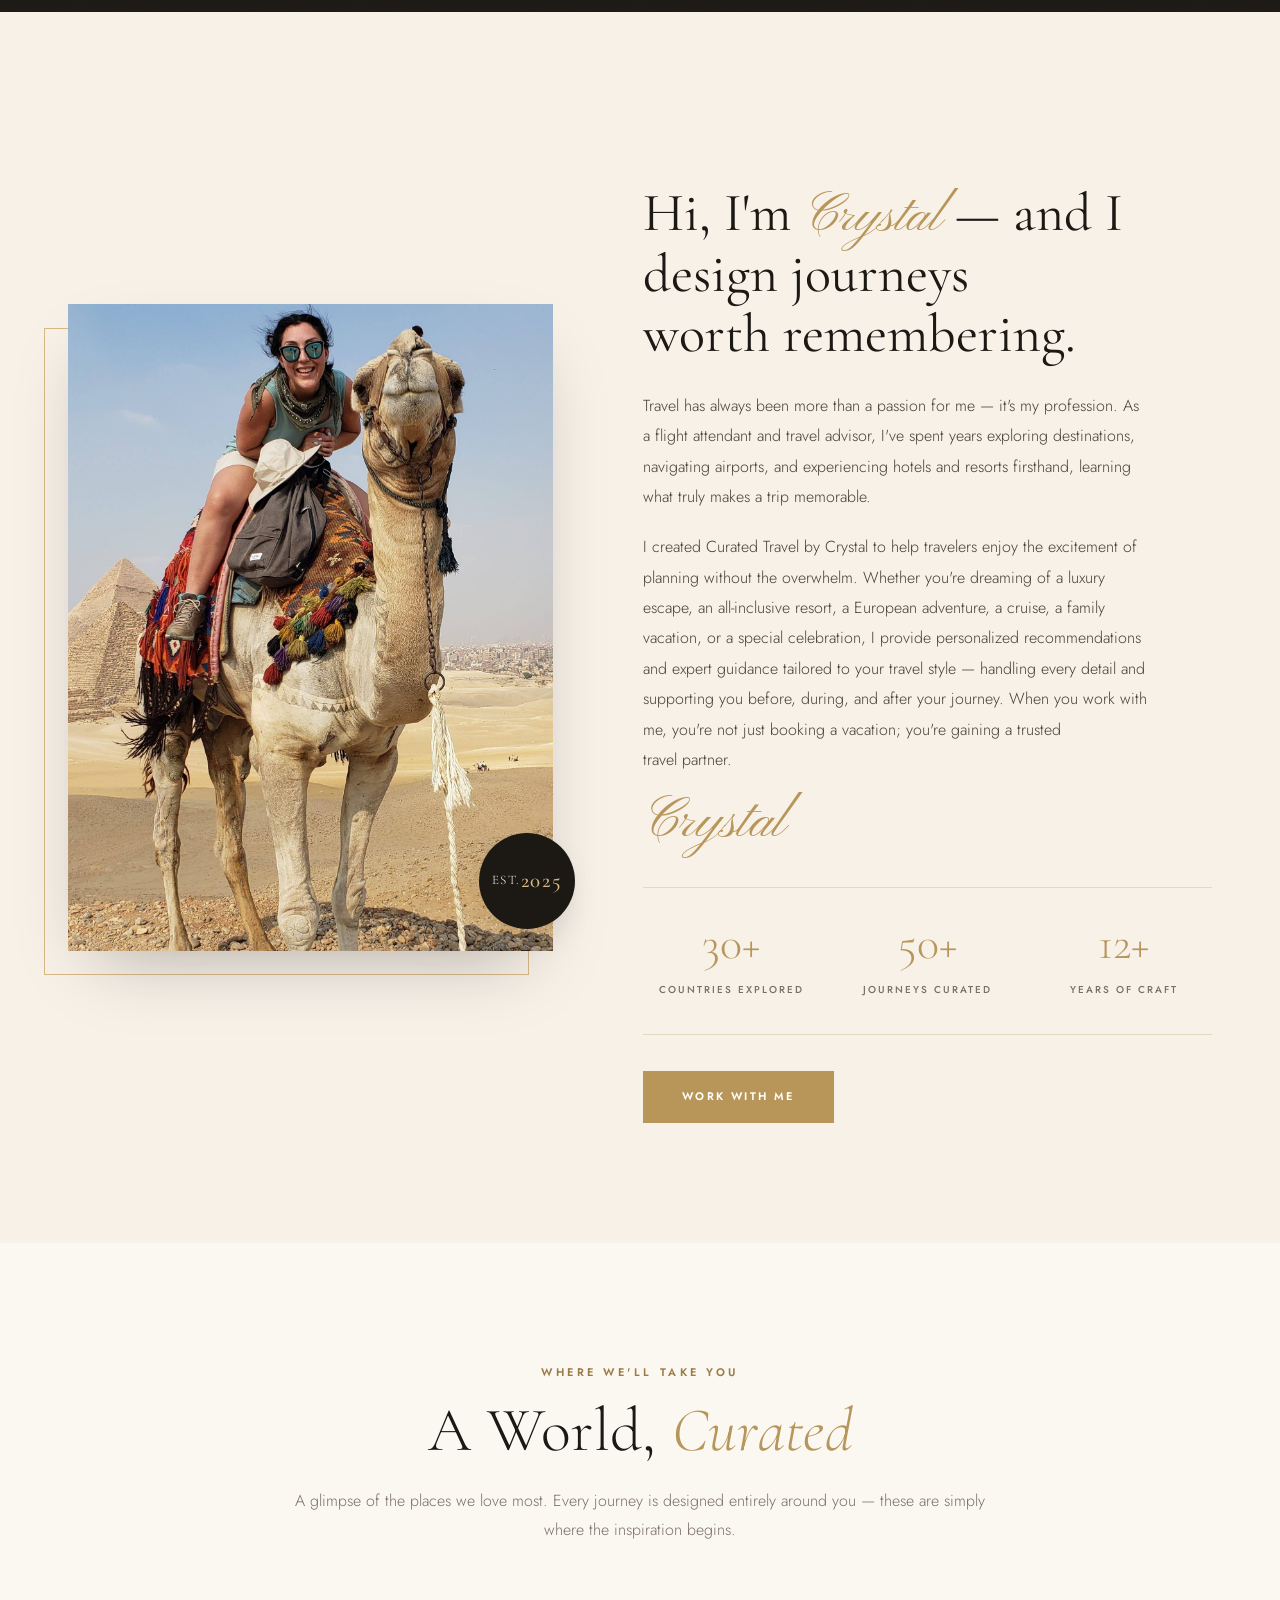
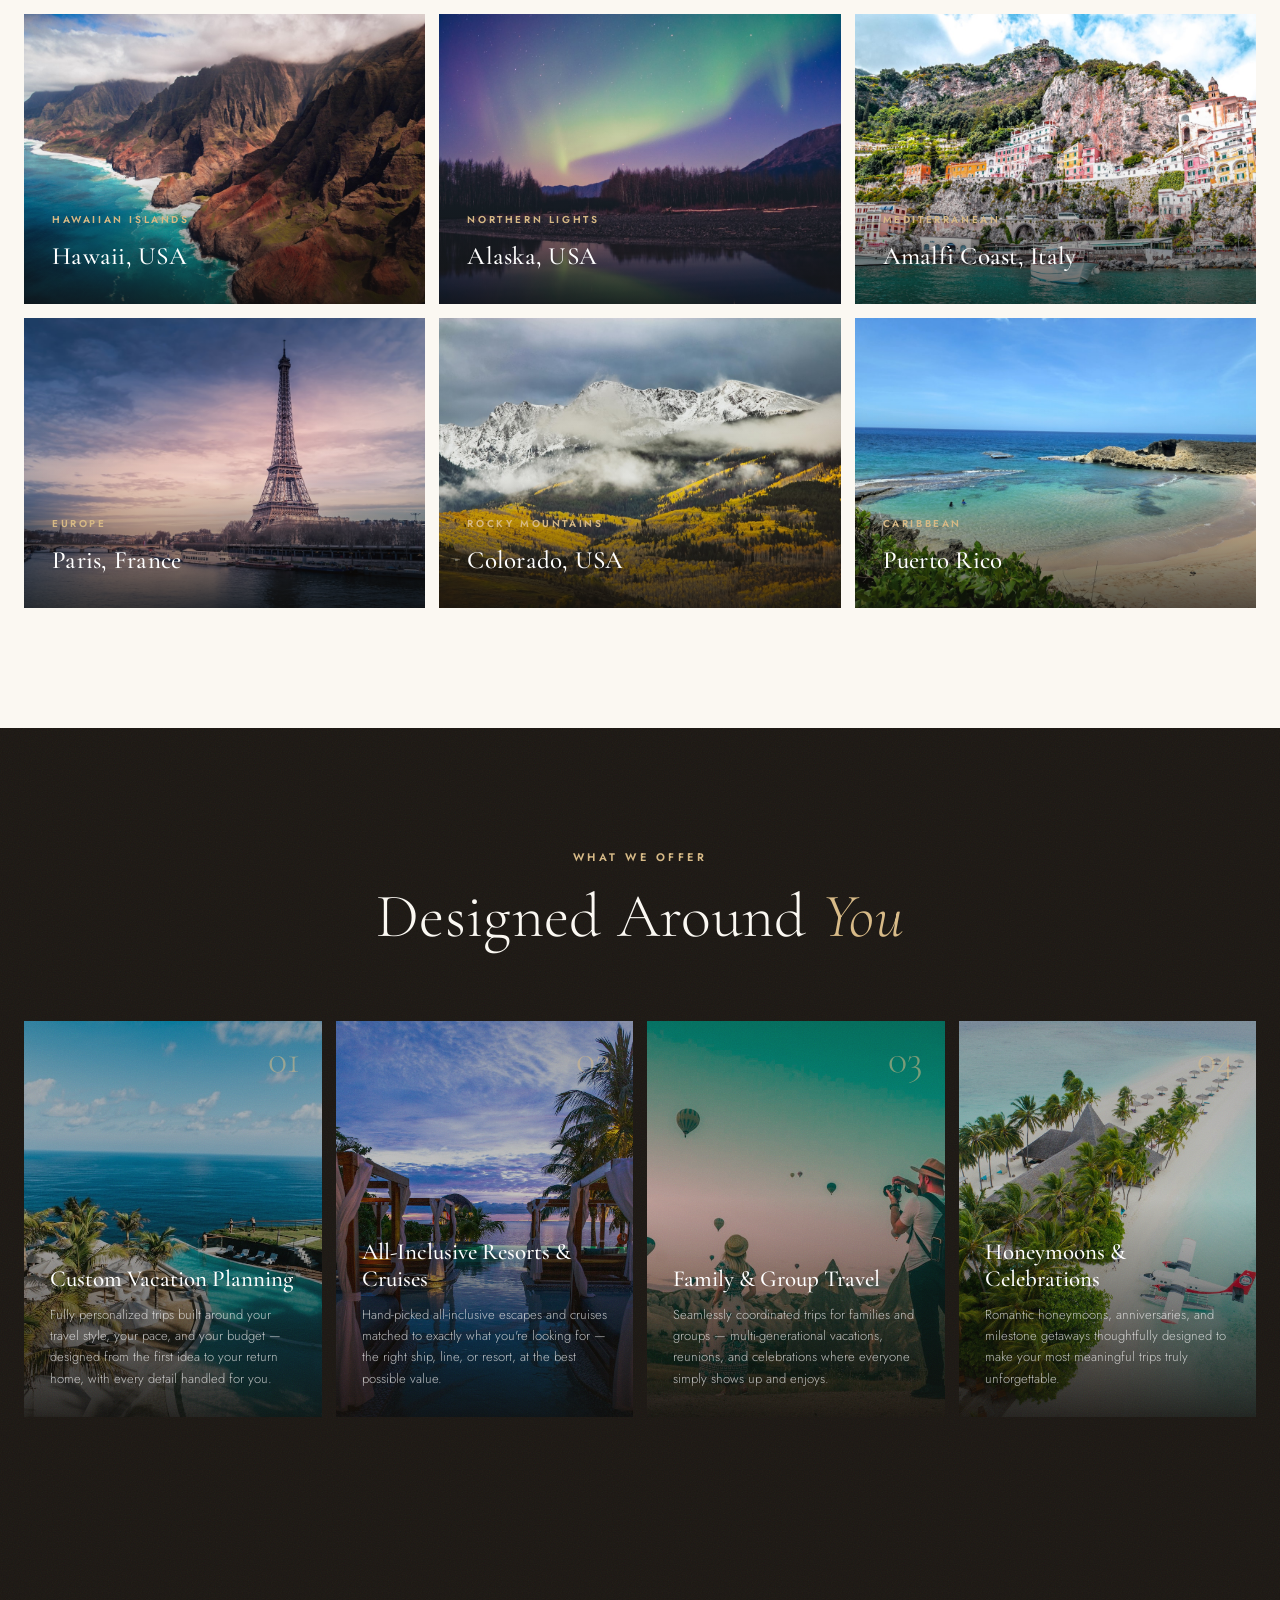
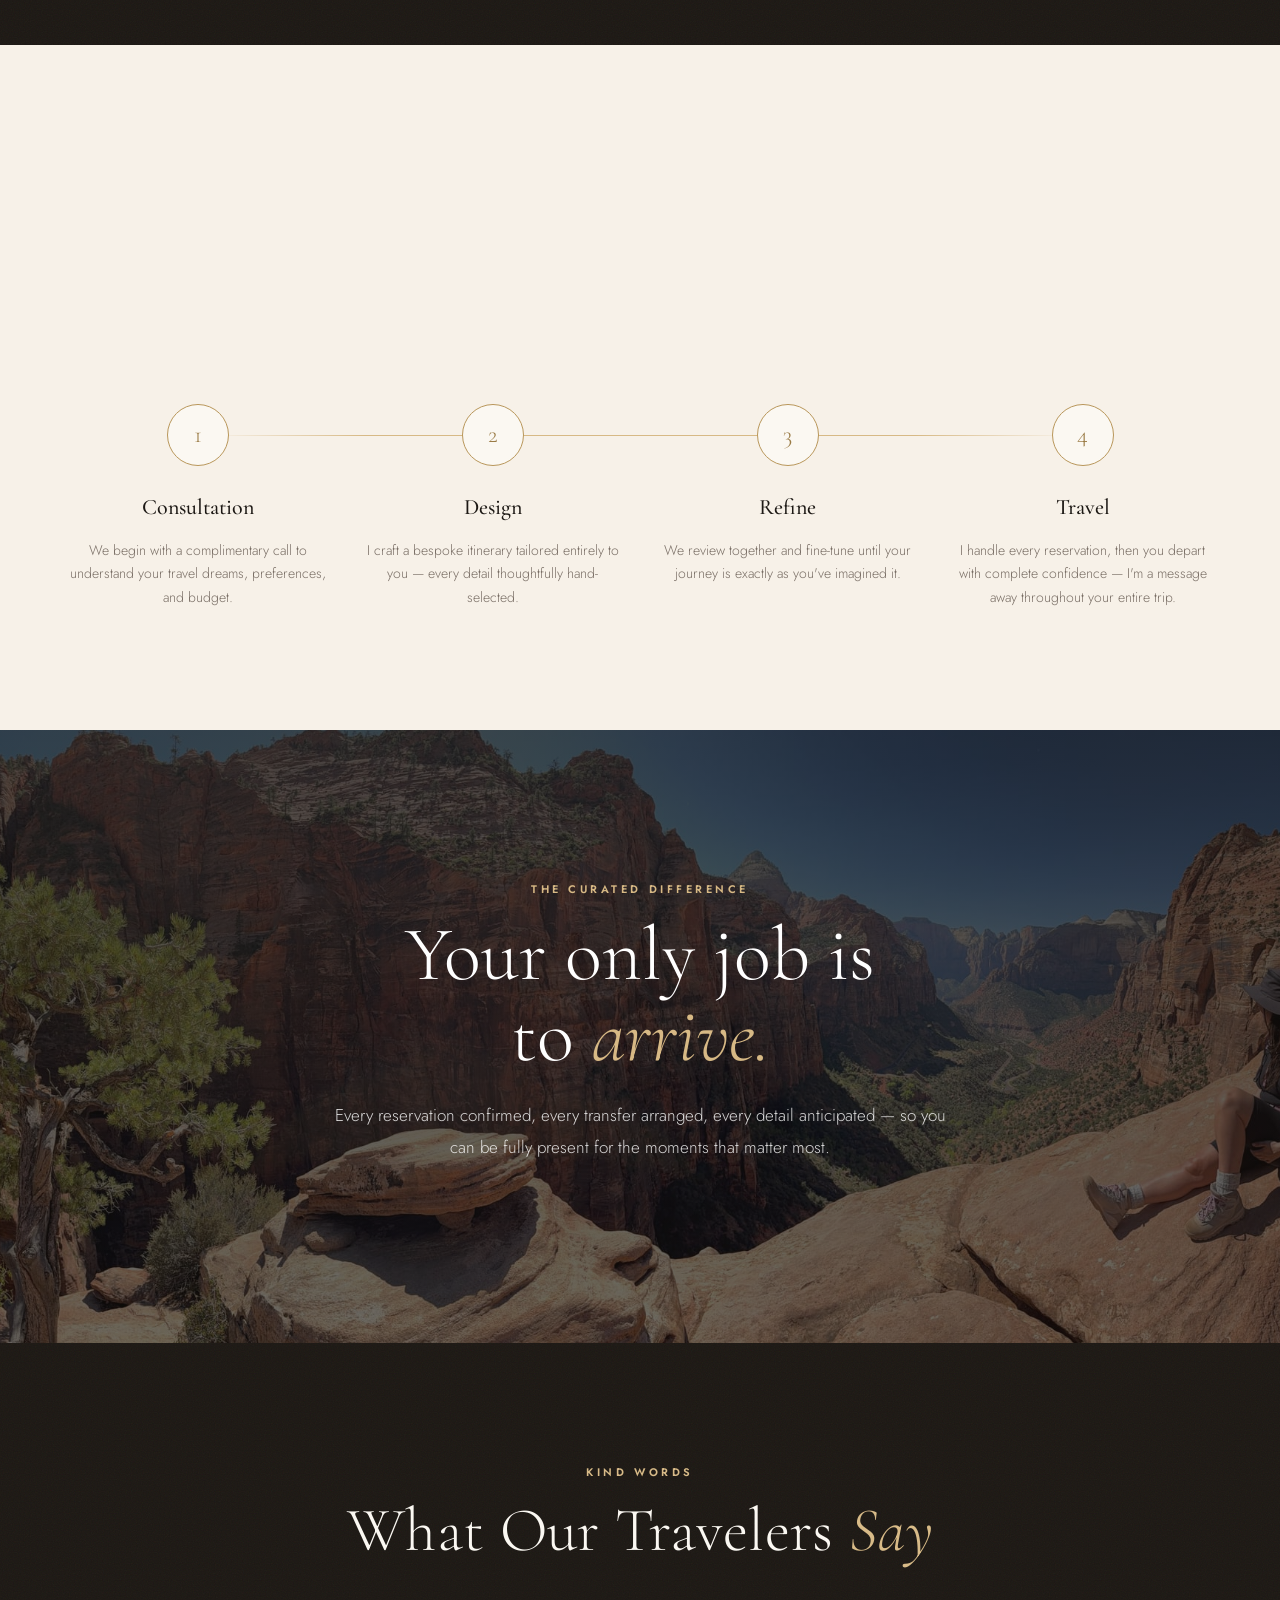
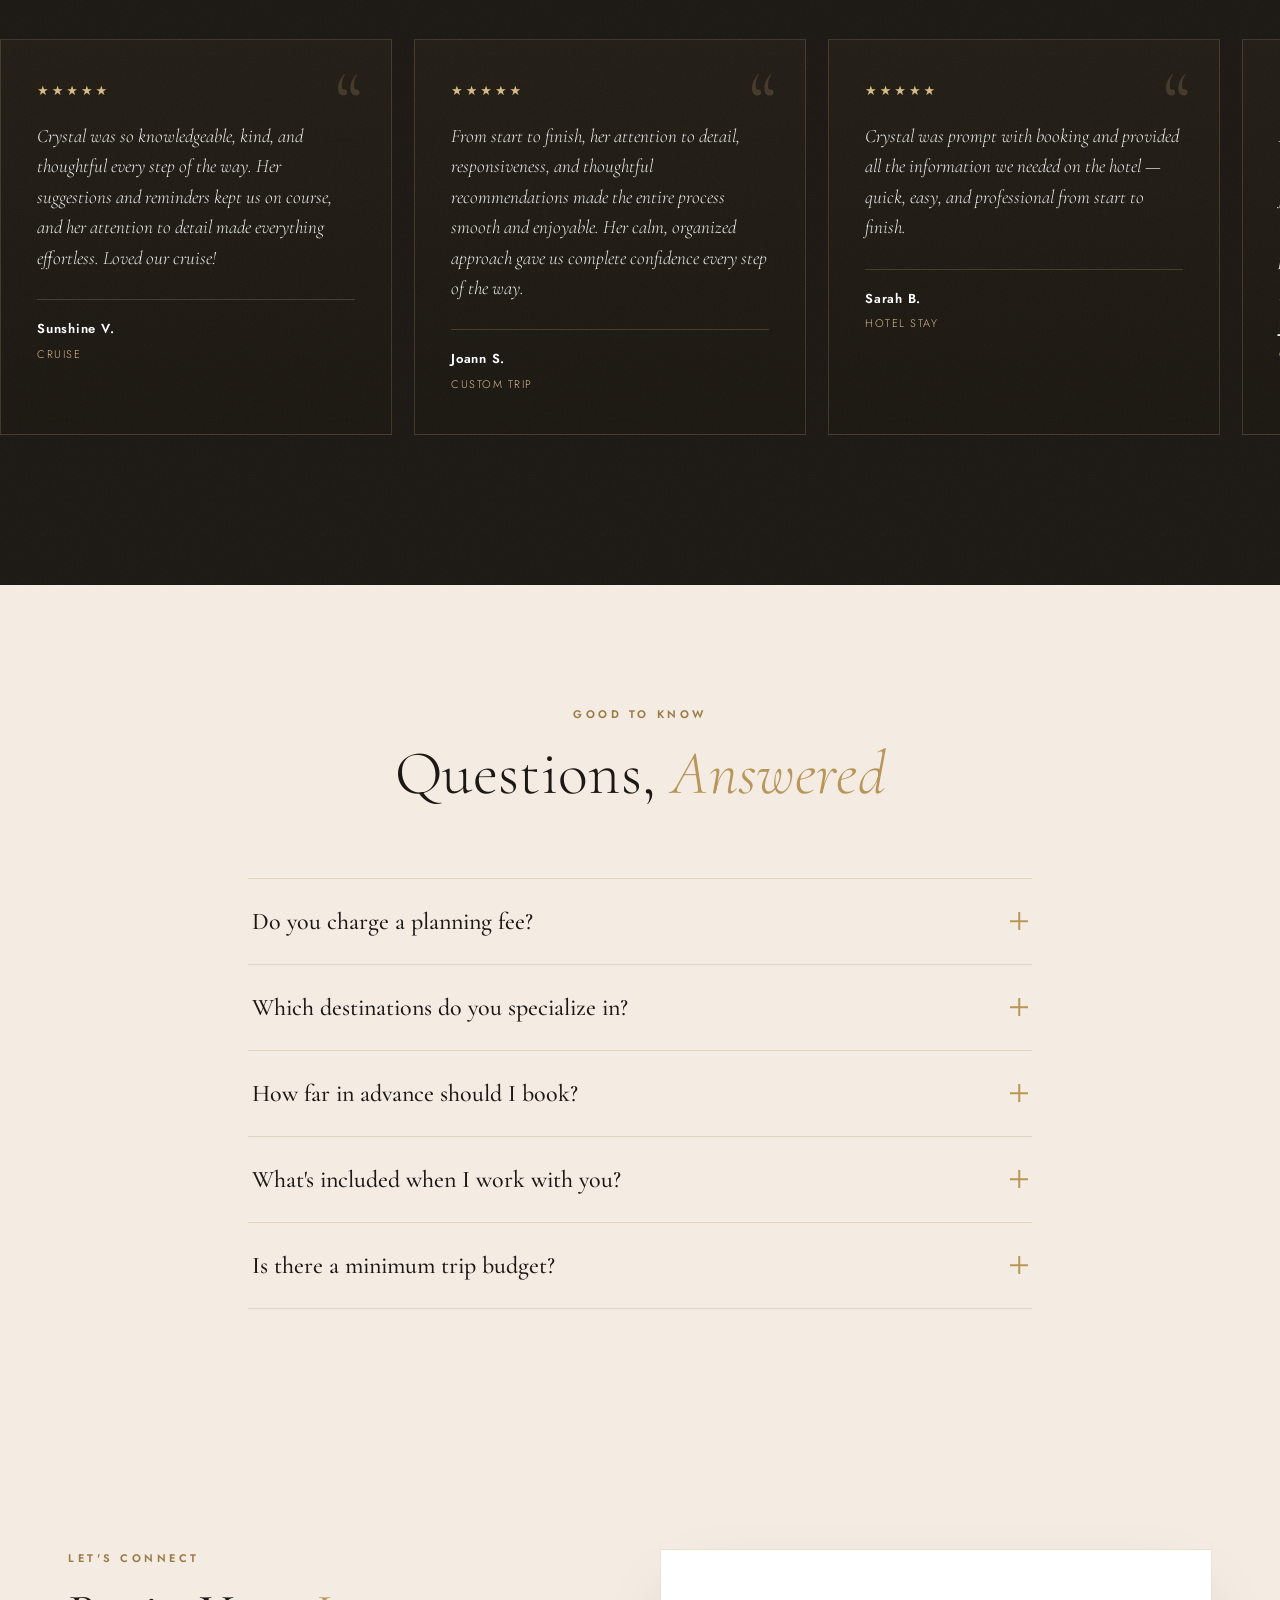
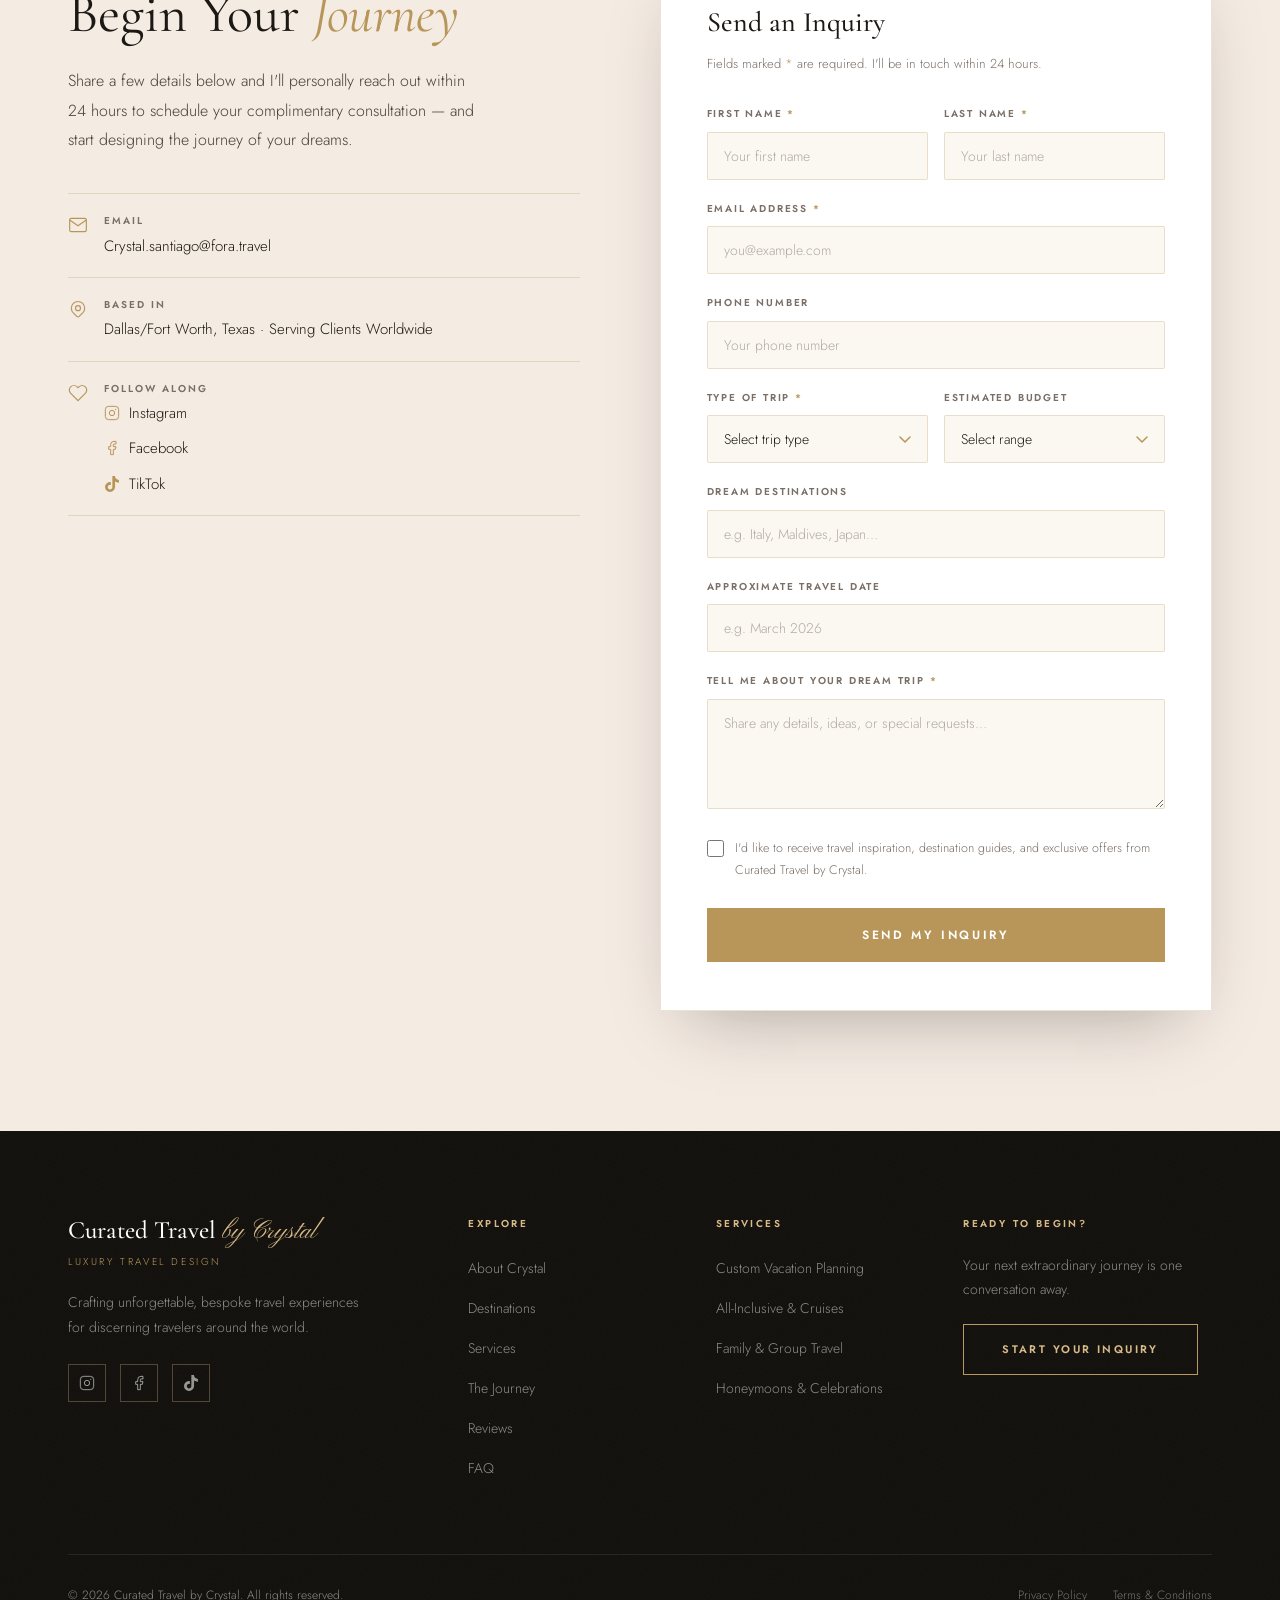
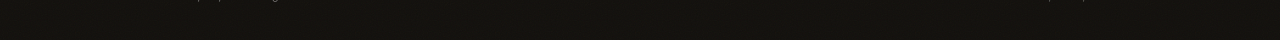
==== commit 3ad4df54: "Correct canonical domain to curatedtravelsbycrystal.com; add GO-LIVE guide - Update domain everywher" ====
--- a/index.html
+++ b/index.html
@@ -6,7 +6,7 @@
 <meta name="theme-color" content="#1C1814">
 <title>Curated Travel by Crystal | Helping You Experience Uncharted Destinations Through Curated Travel</title>
 <meta name="description" content="Curated Travel by Crystal — expert guidance and personalized itineraries for stress-free travel from start to finish.">
-<link rel="canonical" href="https://www.curatedtravelbycrystal.com/">
+<link rel="canonical" href="https://www.curatedtravelsbycrystal.com/">
 
 <!-- Open Graph / social sharing -->
 <meta property="og:type" content="website">
@@ -14,7 +14,7 @@
 <meta property="og:title" content="Curated Travel by Crystal | Uncharted Destinations, Thoughtfully Curated">
 <meta property="og:description" content="Expert guidance and personalized itineraries for stress-free travel from start to finish.">
 <meta property="og:image" content="images/hero.jpg">
-<meta property="og:url" content="https://www.curatedtravelbycrystal.com/">
+<meta property="og:url" content="https://www.curatedtravelsbycrystal.com/">
 <meta name="twitter:card" content="summary_large_image">
 <meta name="twitter:title" content="Curated Travel by Crystal | Uncharted Destinations, Thoughtfully Curated">
 <meta name="twitter:description" content="Expert guidance and personalized itineraries for stress-free travel from start to finish.">
@@ -42,7 +42,7 @@
   "name": "Curated Travel by Crystal",
   "description": "Bespoke luxury travel design for discerning travelers — honeymoons, anniversaries, family escapes and destination weddings.",
   "image": "images/hero.jpg",
-  "url": "https://www.curatedtravelbycrystal.com/",
+  "url": "https://www.curatedtravelsbycrystal.com/",
   "email": "Crystal.santiago@fora.travel",
   "priceRange": "$$",
   "areaServed": "Worldwide",
--- a/css/styles.css
+++ b/css/styles.css
@@ -298,10 +298,16 @@
 .process-steps { display: grid; grid-template-columns: repeat(4, 1fr); gap: 36px; position: relative; list-style: none; margin: 0; padding: 0; }
 .process-steps::before { content: ''; position: absolute; top: 31px; left: 12.5%; right: 12.5%; height: 1px; background: linear-gradient(90deg, transparent, var(--gold-lt) 18%, var(--gold-lt) 82%, transparent); }
 .step { text-align: center; position: relative; }
-.step-num { display: flex; align-items: center; justify-content: center; width: 62px; height: 62px; margin: 0 auto 22px; border: 1px solid var(--gold); border-radius: 50%; background: var(--cream); font-family: var(--serif); font-size: 24px; font-weight: 300; color: var(--gold-deep); position: relative; z-index: 1; transition: background .35s ease, color .35s ease, border-color .35s ease, transform .35s ease, box-shadow .35s ease; }
-.step:hover .step-num { background: var(--gold); border-color: var(--gold); color: var(--cream); transform: translateY(-4px); box-shadow: 0 10px 24px rgba(184,150,90,.28); }
-.step h3 { font-family: var(--serif); font-size: 22px; font-weight: 500; color: var(--espresso); margin-bottom: 12px; }
-.step p { font-size: 14px; color: var(--muted); line-height: 1.7; }
+/* Base transitions carry a small delay + slightly longer duration: this is the
+   hover-OUT (settle-back) path, so cards eased past in a sweep don't snap. */
+.step.reveal { transition: opacity .9s var(--ease), transform .55s var(--ease) .12s; will-change: transform; }
+.step.reveal:hover { transition: transform .45s var(--ease); transform: translateY(-10px) scale(1.04); }
+.step-num { display: flex; align-items: center; justify-content: center; width: 62px; height: 62px; margin: 0 auto 22px; border: 1px solid var(--gold); border-radius: 50%; background: var(--cream); font-family: var(--serif); font-size: 24px; font-weight: 300; color: var(--gold-deep); position: relative; z-index: 1; transition: background .45s ease .12s, color .45s ease .12s, border-color .45s ease .12s, box-shadow .55s var(--ease) .12s; }
+.step:hover .step-num { transition: background .35s ease, color .35s ease, border-color .35s ease, box-shadow .45s var(--ease); background: var(--gold); border-color: var(--gold); color: var(--cream); box-shadow: 0 14px 30px rgba(184,150,90,.32); }
+.step h3 { font-family: var(--serif); font-size: 22px; font-weight: 500; color: var(--espresso); margin-bottom: 12px; transition: color .45s ease .12s, font-size .5s var(--ease) .12s; }
+.step:hover h3 { transition: color .35s ease, font-size .4s var(--ease); color: var(--gold-deep); font-size: 20px; }
+.step p { font-size: 14px; color: var(--muted); line-height: 1.7; transition: color .45s ease .12s, font-size .5s var(--ease) .12s; }
+.step:hover p { transition: color .35s ease, font-size .4s var(--ease); color: var(--espresso); font-size: 15.5px; }
 
 /* ─── PARALLAX DIFFERENCE BAND ─── */
 .difference { position: relative; padding: 150px 0; text-align: center; overflow: hidden; color: var(--white); }
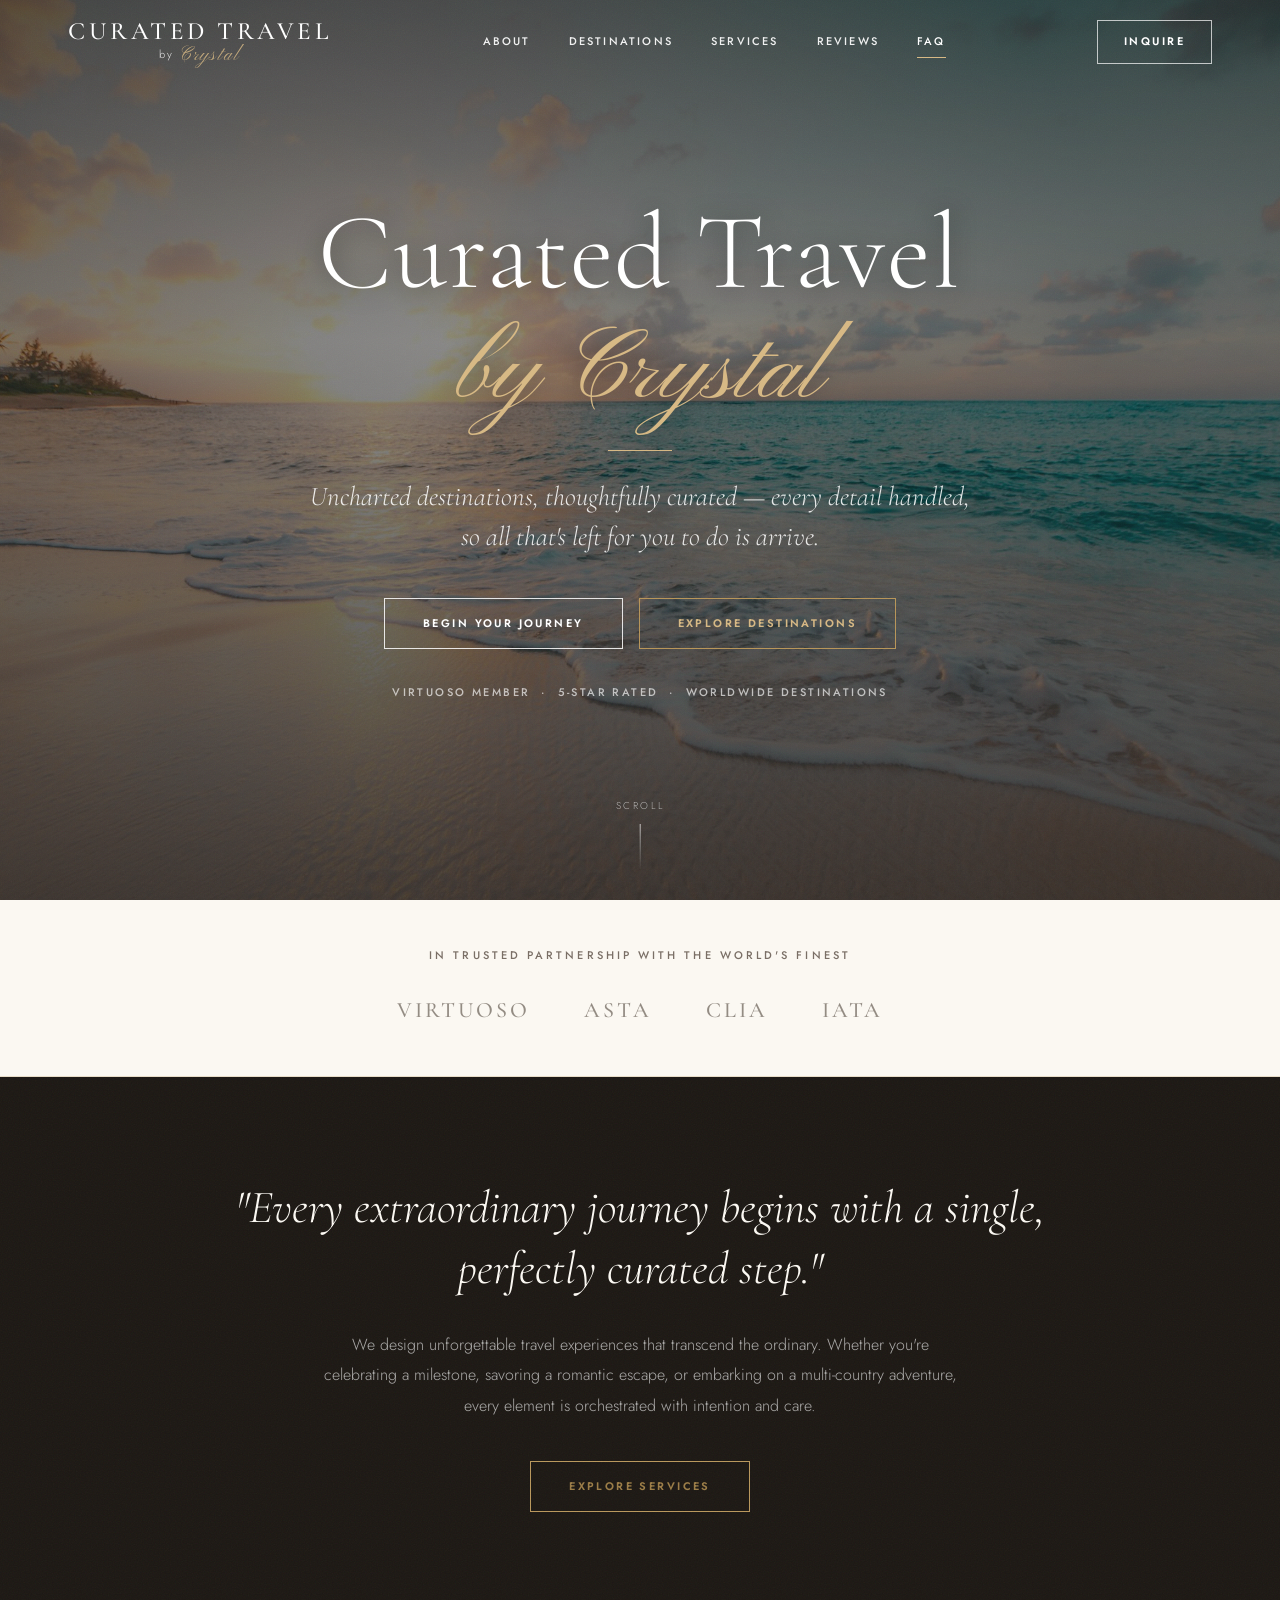
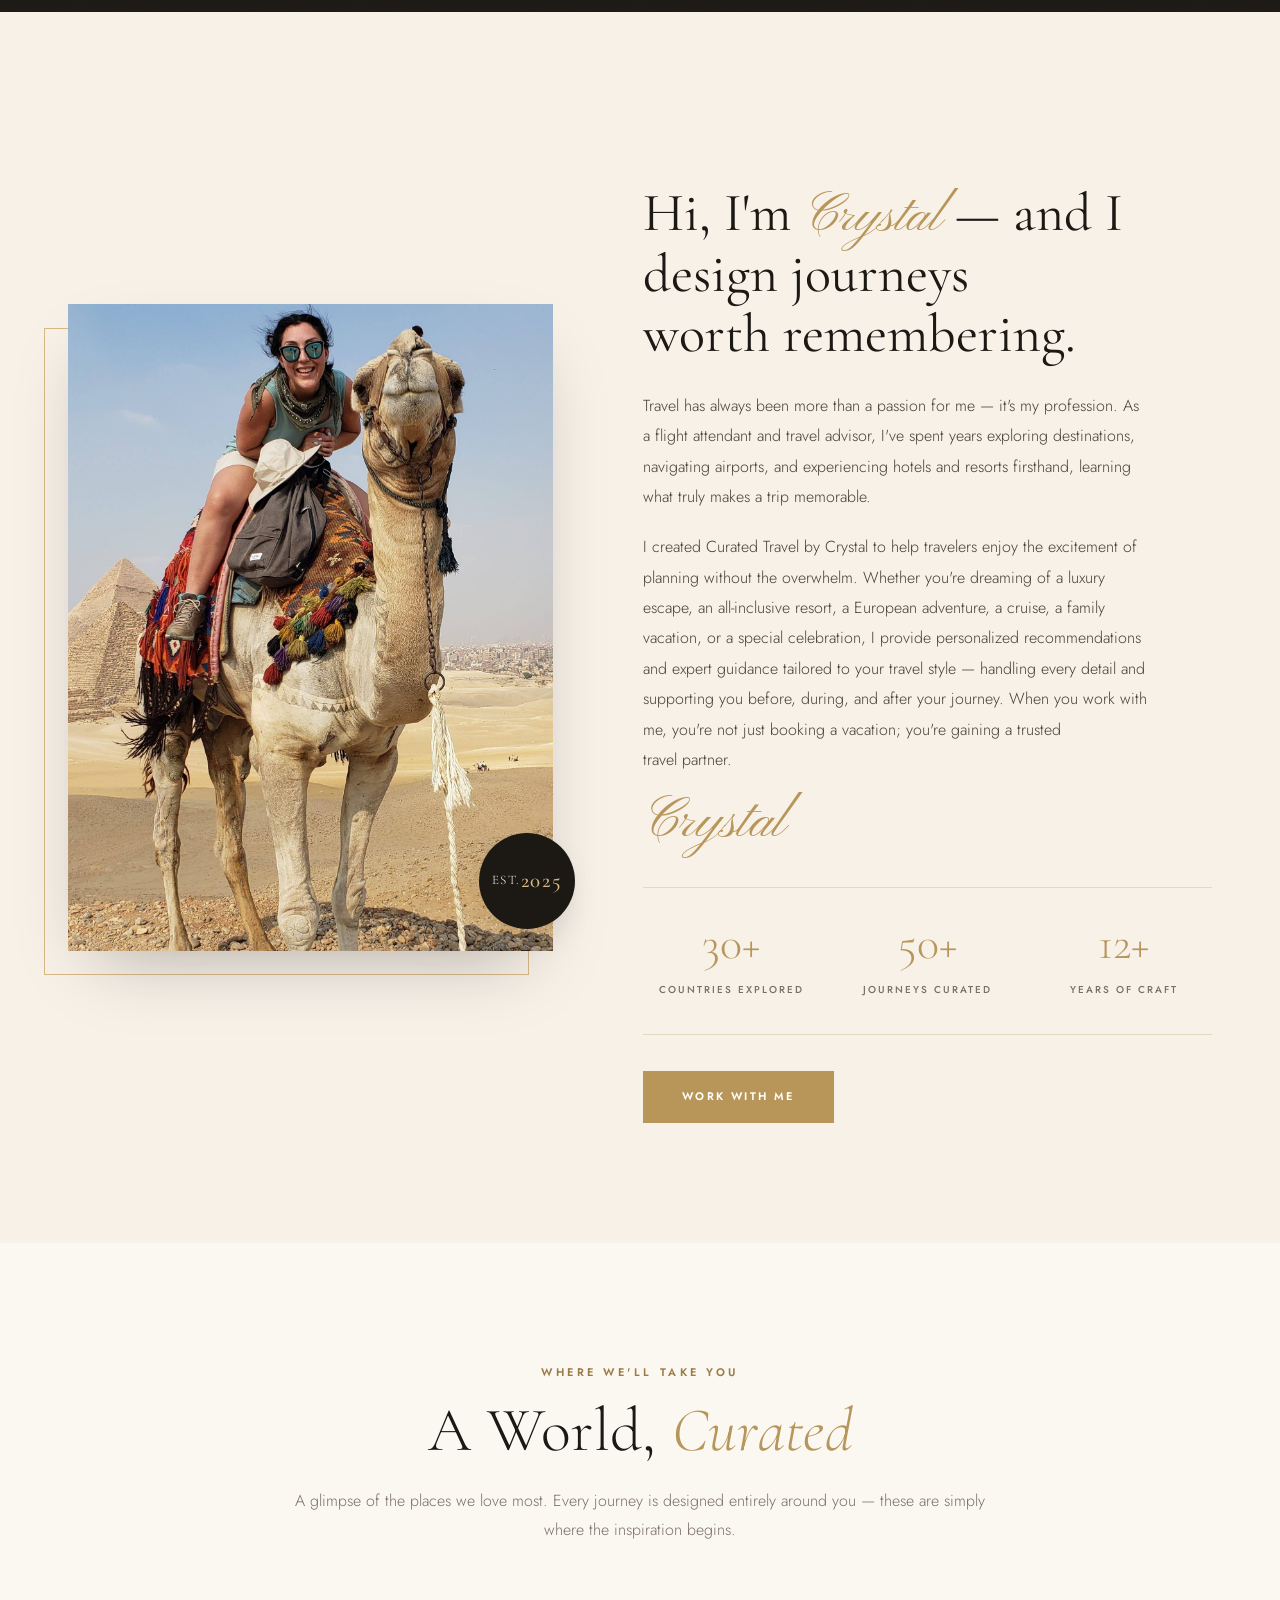
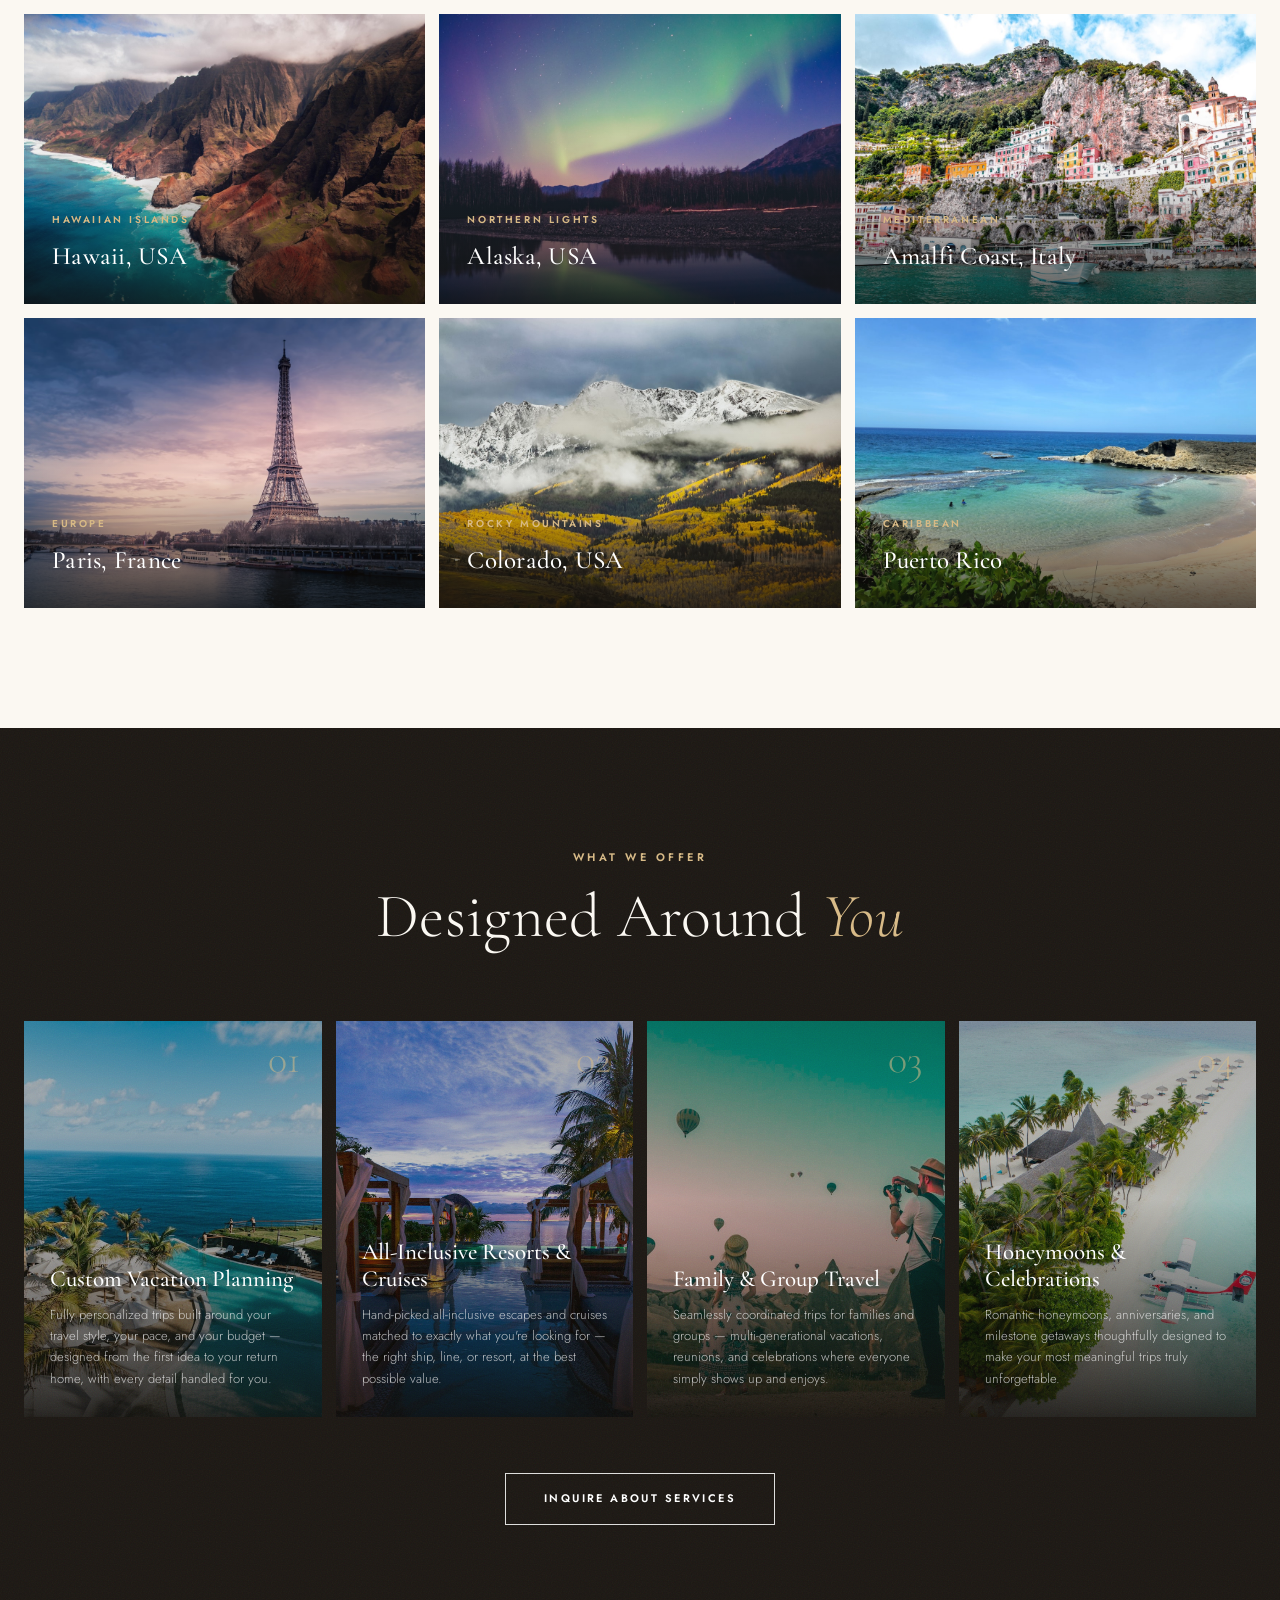
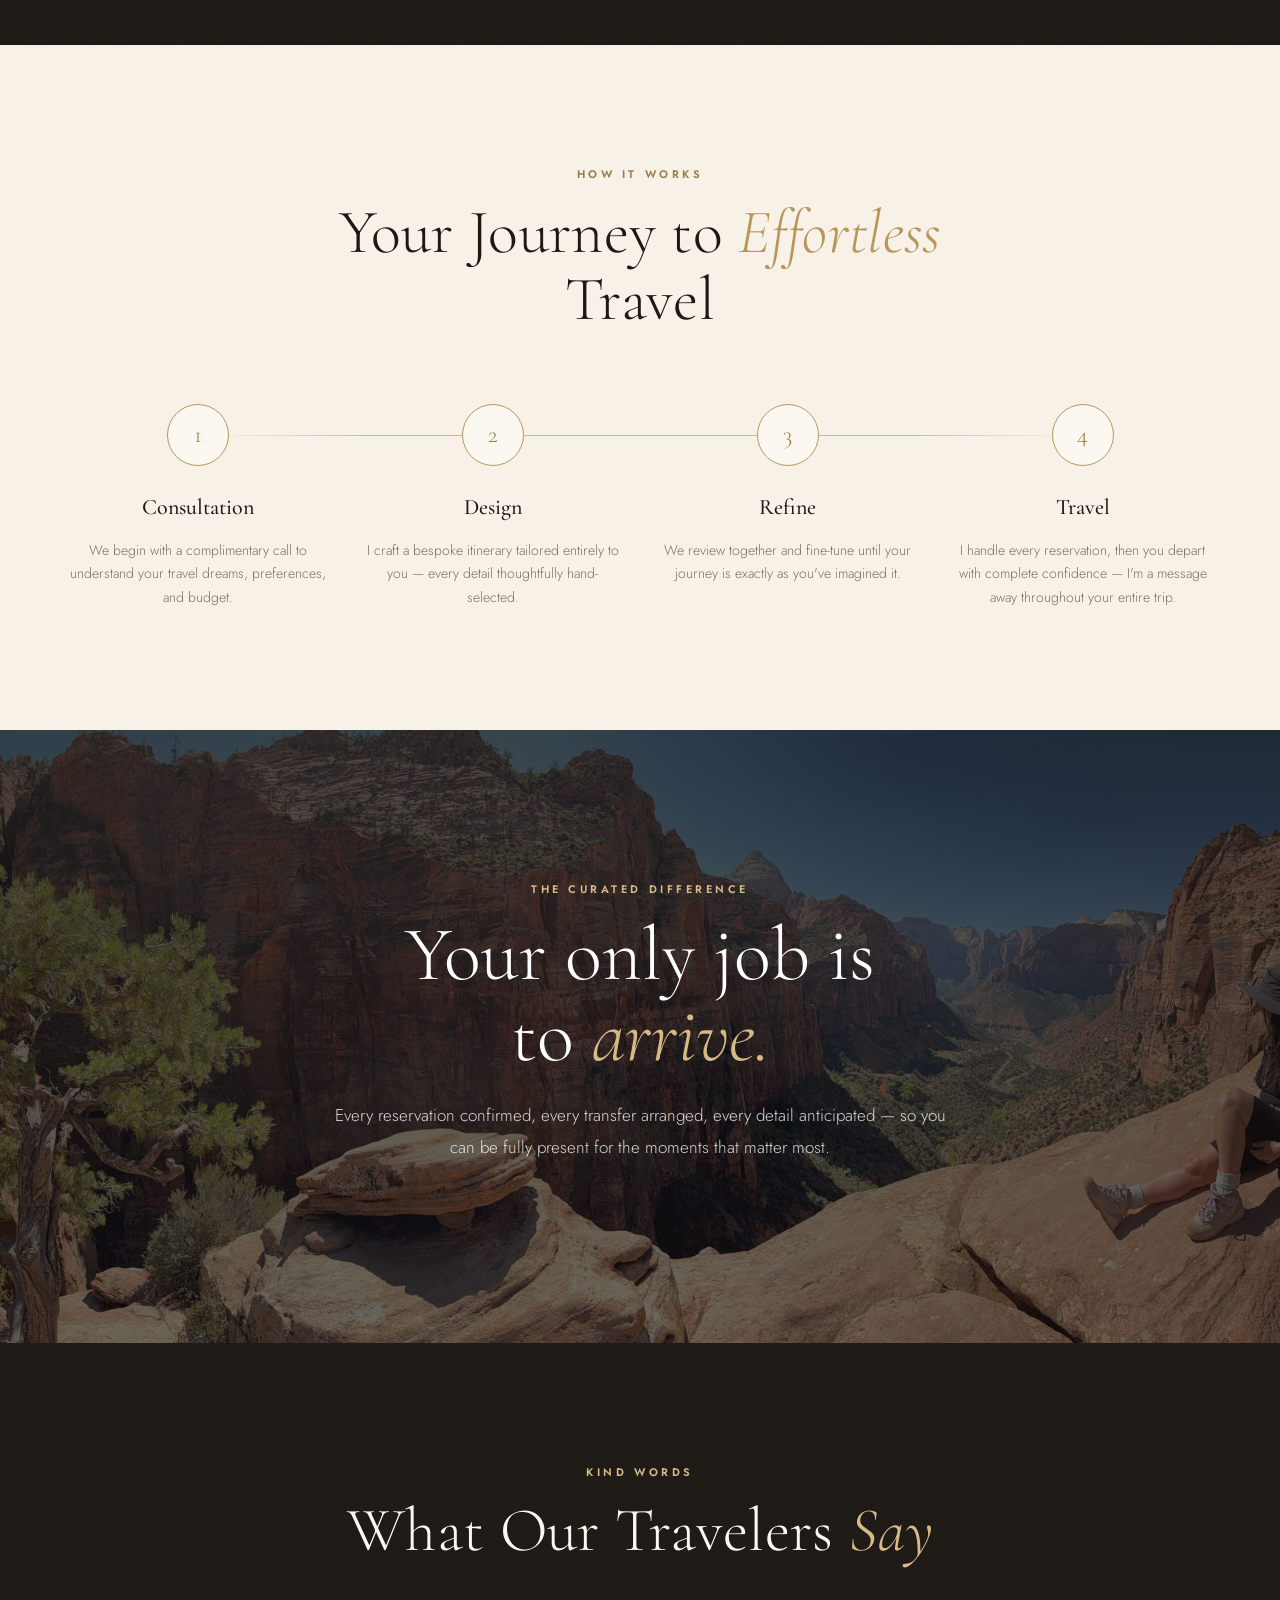
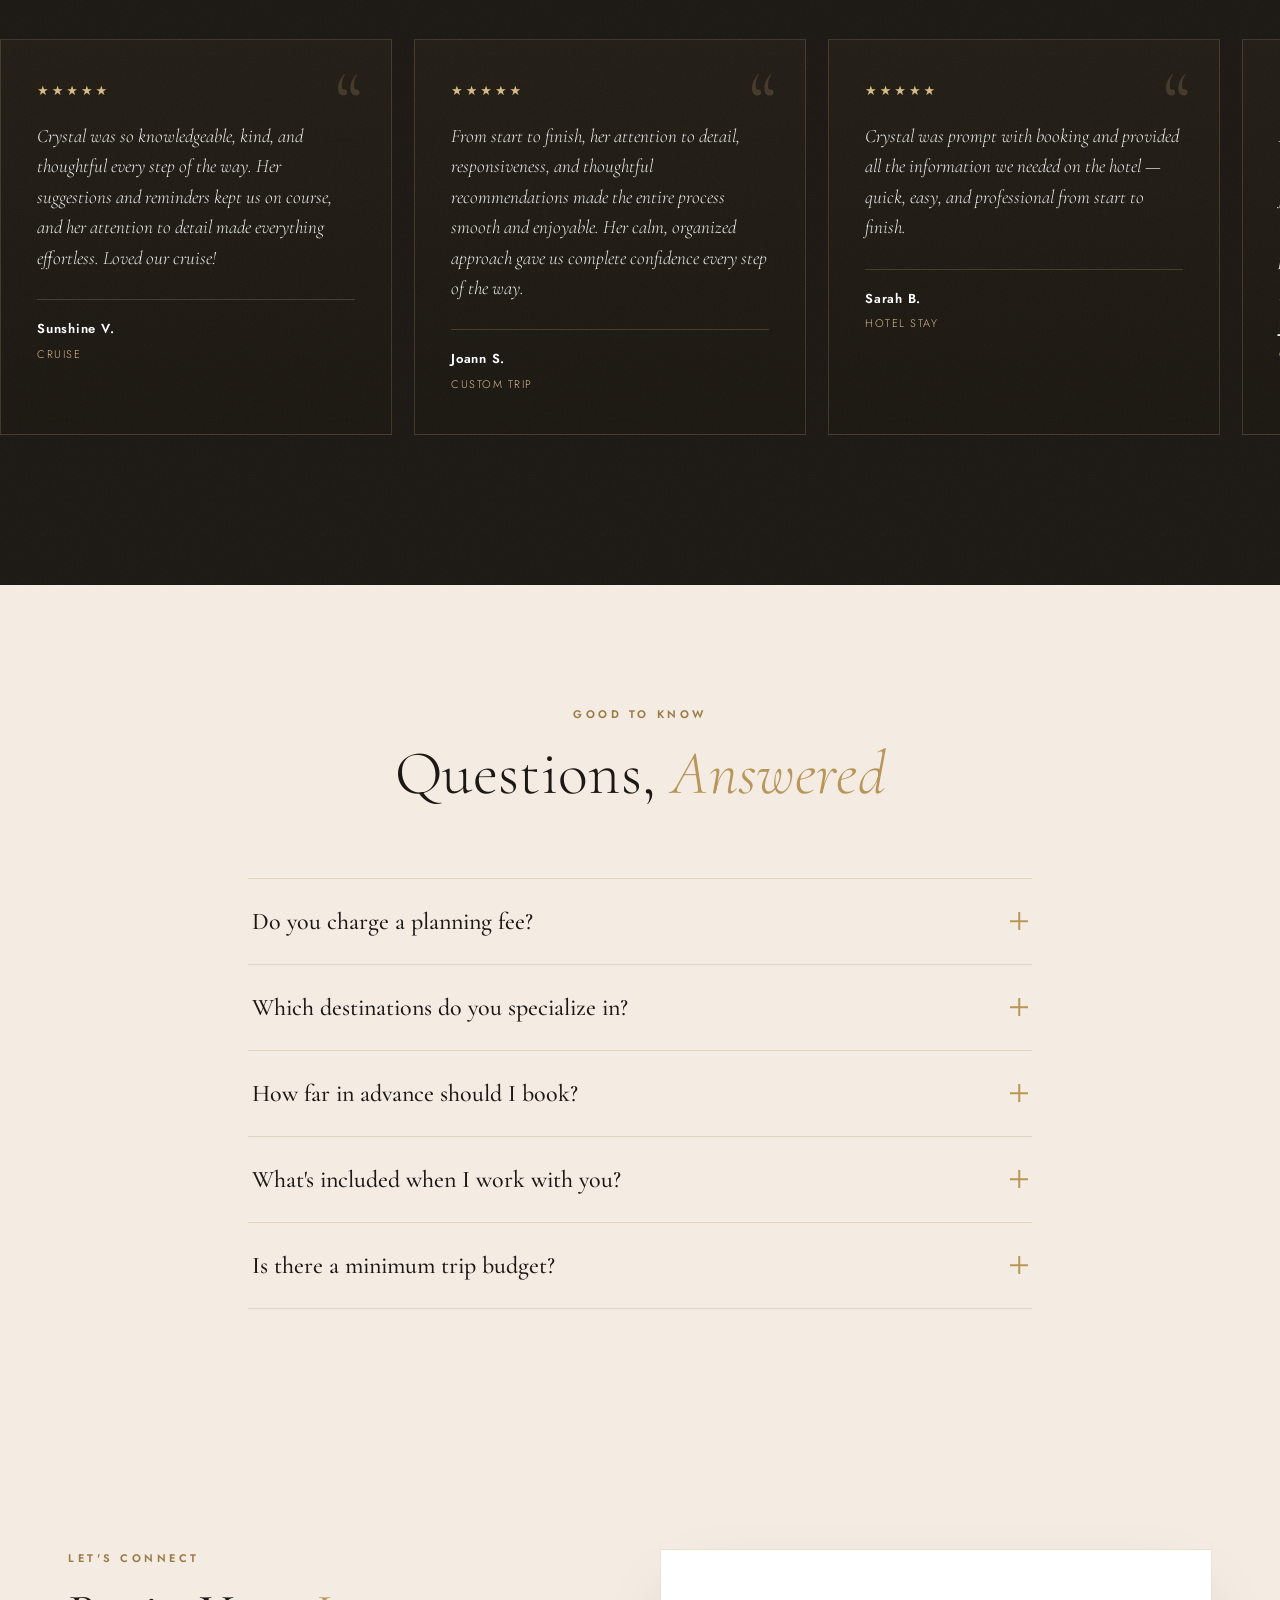
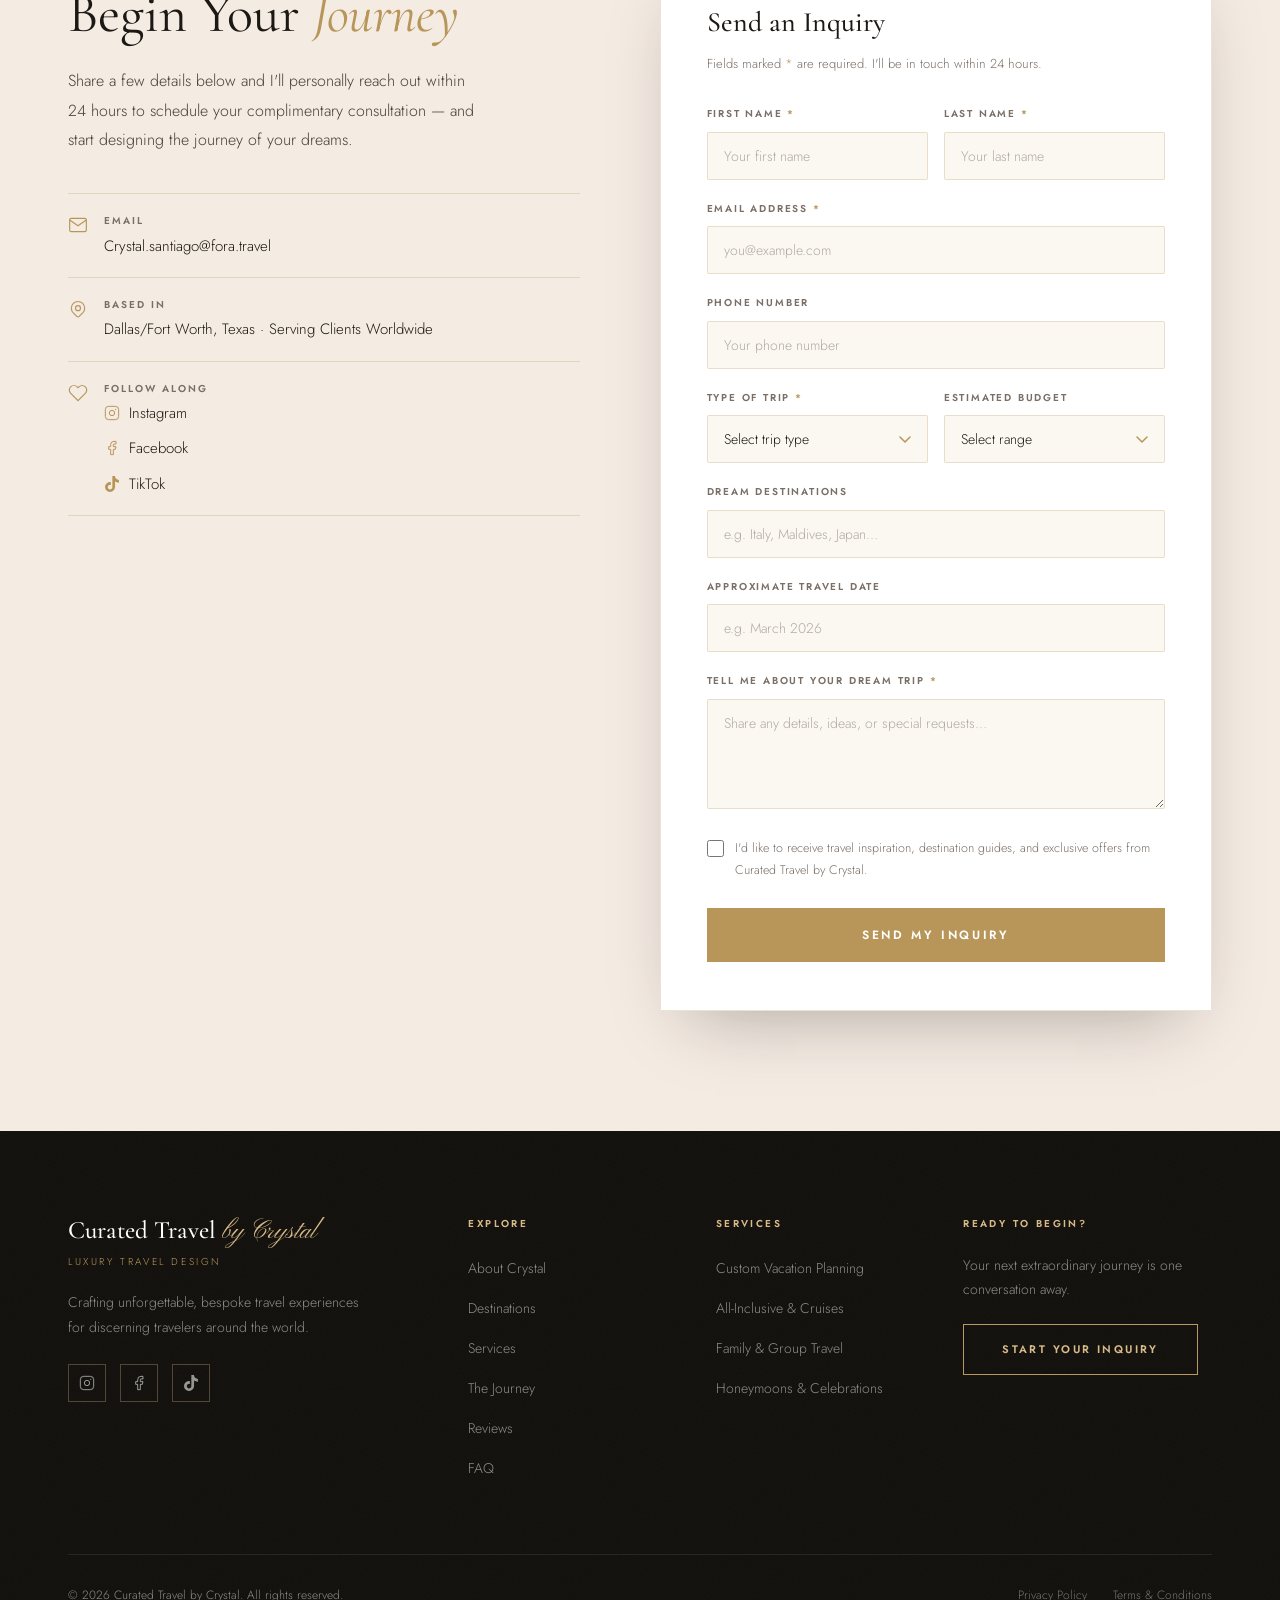
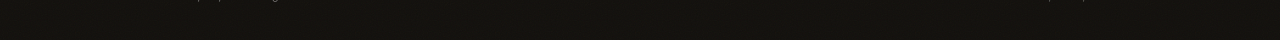
==== commit 485f9765: "Set canonical to bare apex domain (www isn't in use) The bare curatedtravelsbycrystal.com is the wor" ====
--- a/index.html
+++ b/index.html
@@ -6,7 +6,7 @@
 <meta name="theme-color" content="#1C1814">
 <title>Curated Travel by Crystal | Helping You Experience Uncharted Destinations Through Curated Travel</title>
 <meta name="description" content="Curated Travel by Crystal — expert guidance and personalized itineraries for stress-free travel from start to finish.">
-<link rel="canonical" href="https://www.curatedtravelsbycrystal.com/">
+<link rel="canonical" href="https://curatedtravelsbycrystal.com/">
 
 <!-- Open Graph / social sharing -->
 <meta property="og:type" content="website">
@@ -14,7 +14,7 @@
 <meta property="og:title" content="Curated Travel by Crystal | Uncharted Destinations, Thoughtfully Curated">
 <meta property="og:description" content="Expert guidance and personalized itineraries for stress-free travel from start to finish.">
 <meta property="og:image" content="images/hero.jpg">
-<meta property="og:url" content="https://www.curatedtravelsbycrystal.com/">
+<meta property="og:url" content="https://curatedtravelsbycrystal.com/">
 <meta name="twitter:card" content="summary_large_image">
 <meta name="twitter:title" content="Curated Travel by Crystal | Uncharted Destinations, Thoughtfully Curated">
 <meta name="twitter:description" content="Expert guidance and personalized itineraries for stress-free travel from start to finish.">
@@ -42,7 +42,7 @@
   "name": "Curated Travel by Crystal",
   "description": "Bespoke luxury travel design for discerning travelers — honeymoons, anniversaries, family escapes and destination weddings.",
   "image": "images/hero.jpg",
-  "url": "https://www.curatedtravelsbycrystal.com/",
+  "url": "https://curatedtravelsbycrystal.com/",
   "email": "Crystal.santiago@fora.travel",
   "priceRange": "$$",
   "areaServed": "Worldwide",
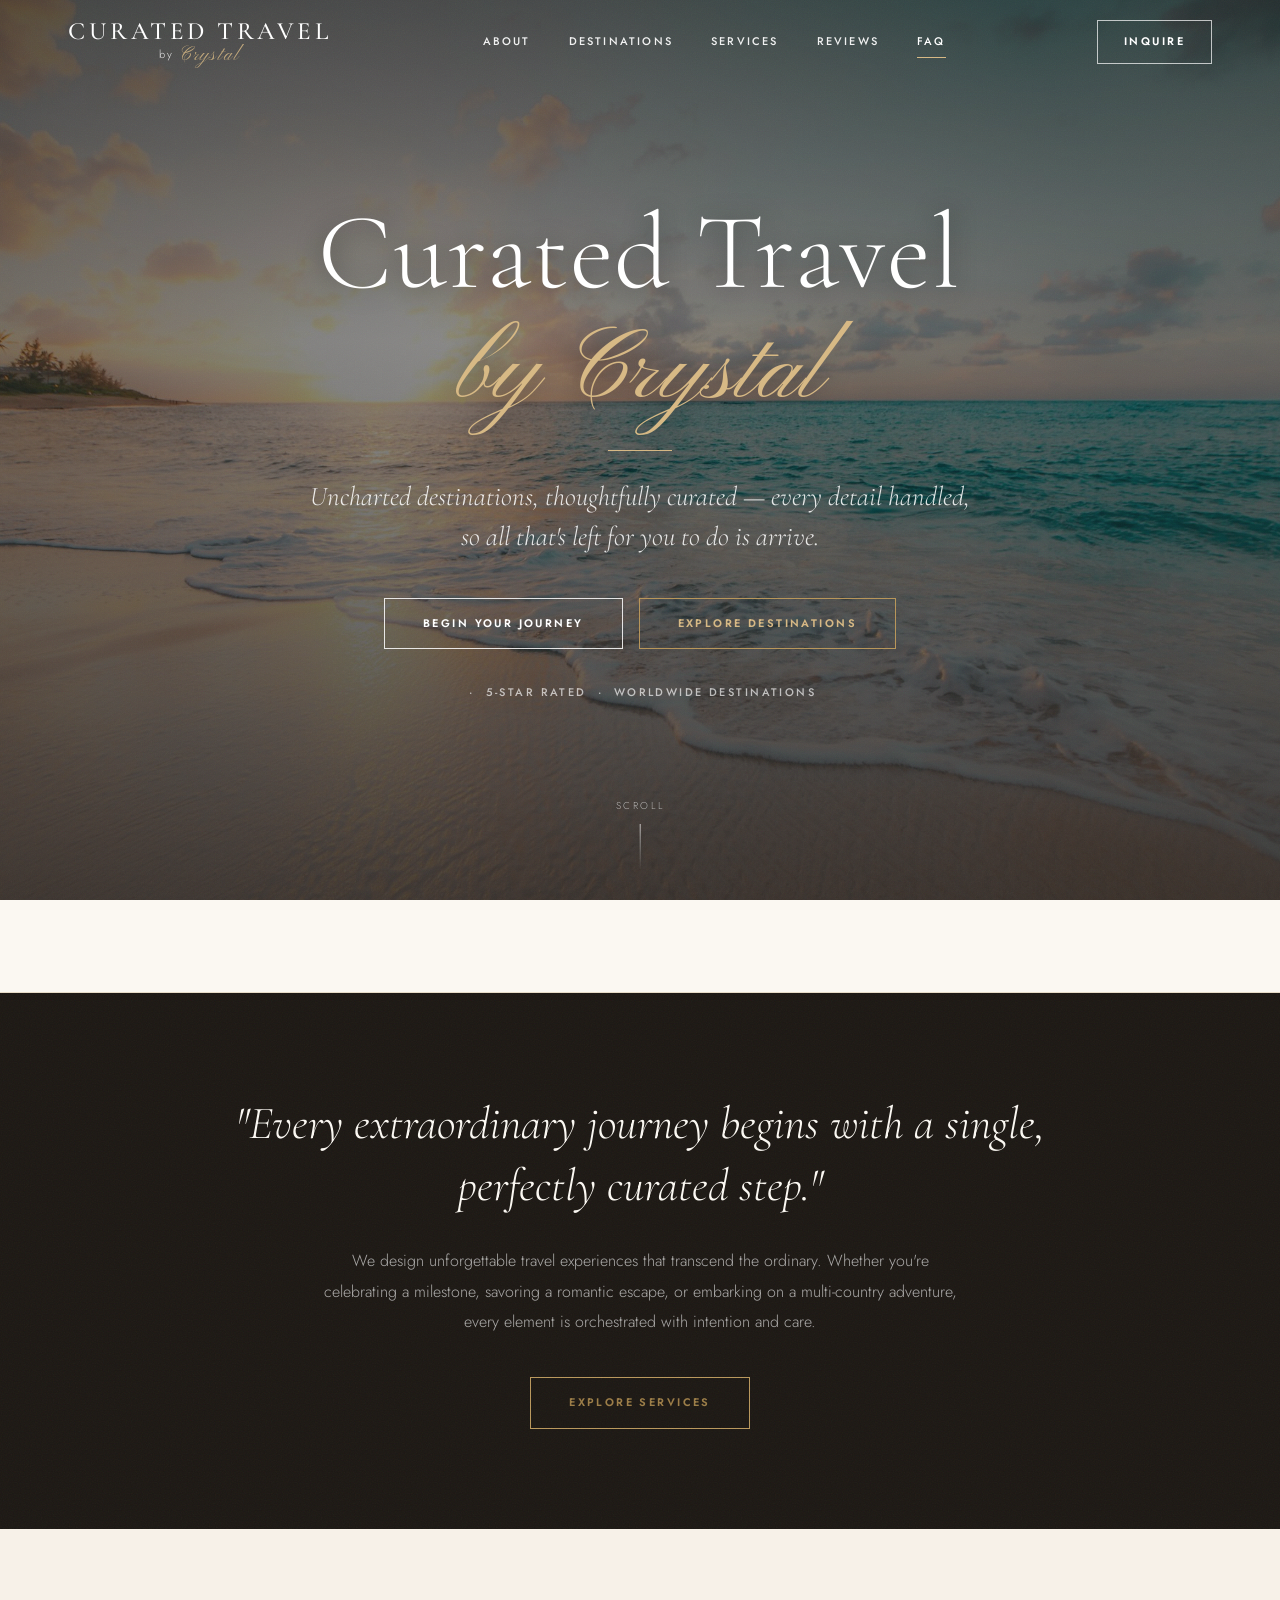
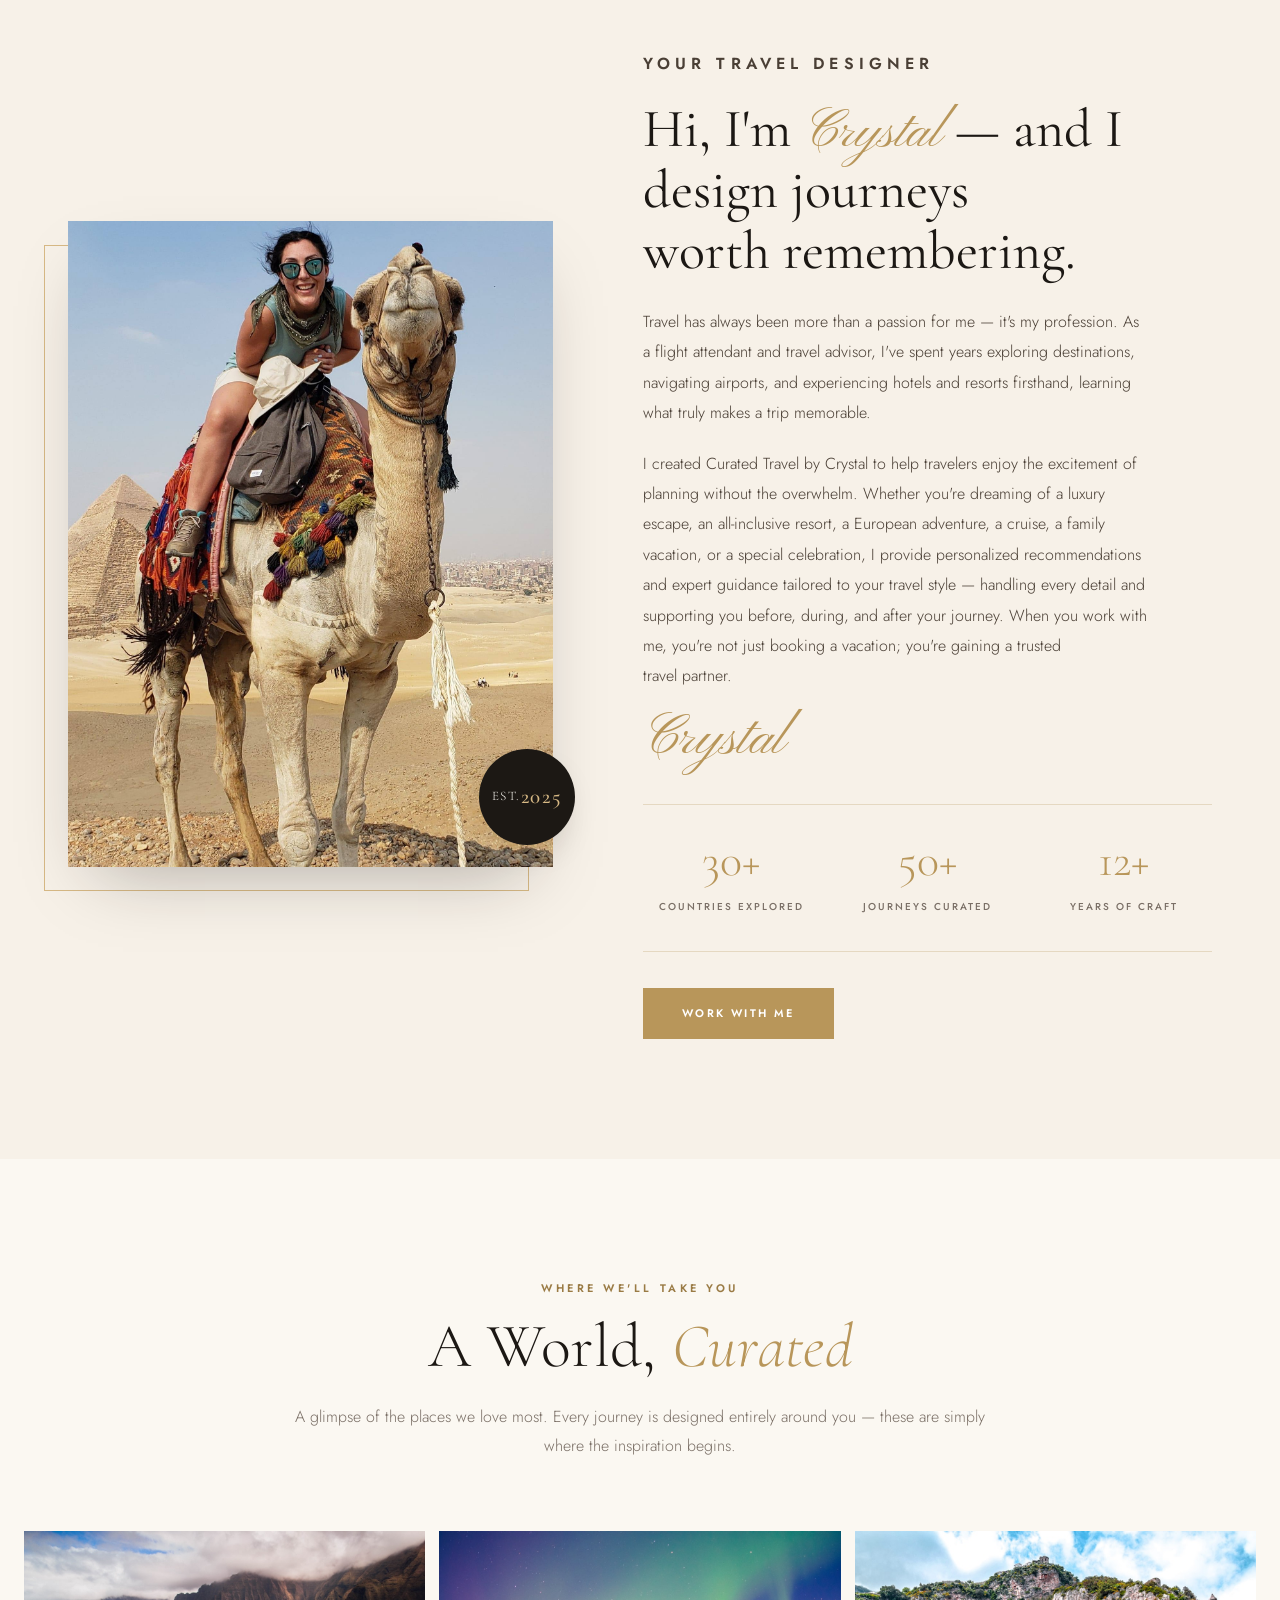
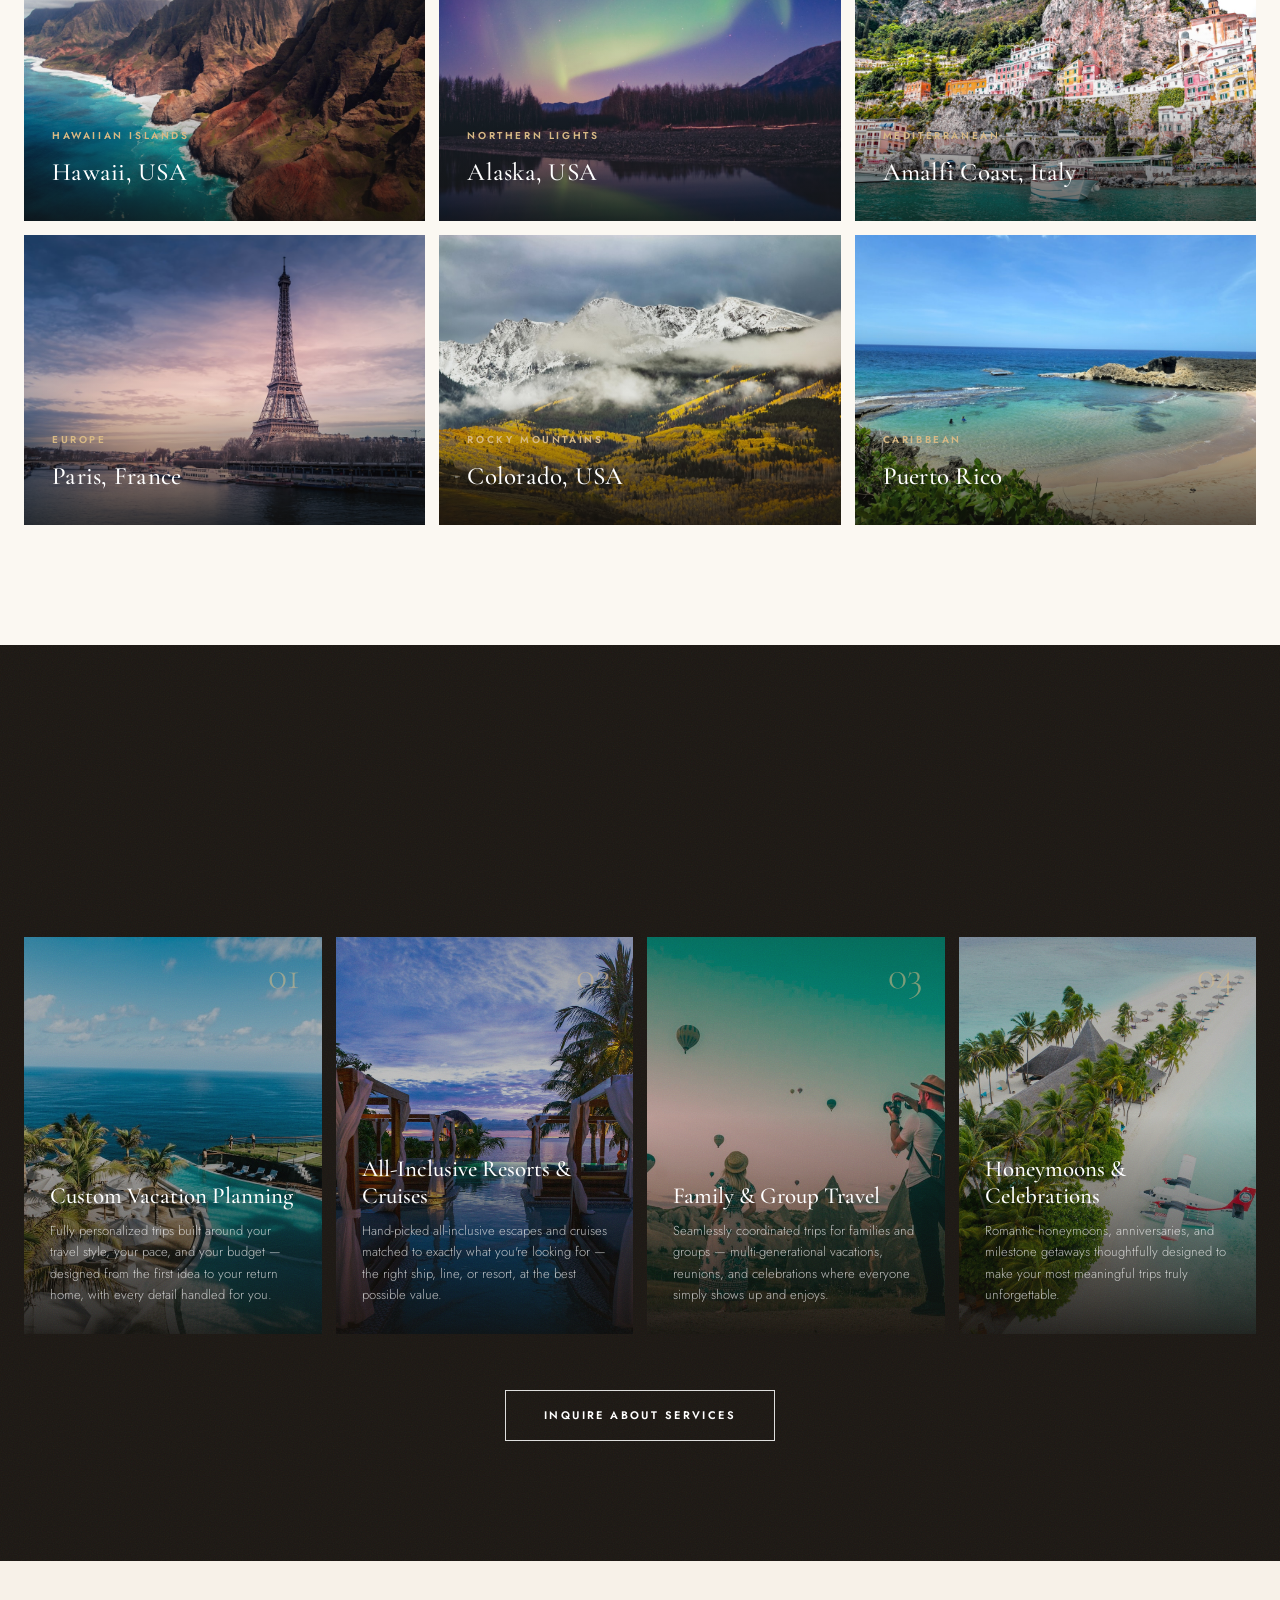
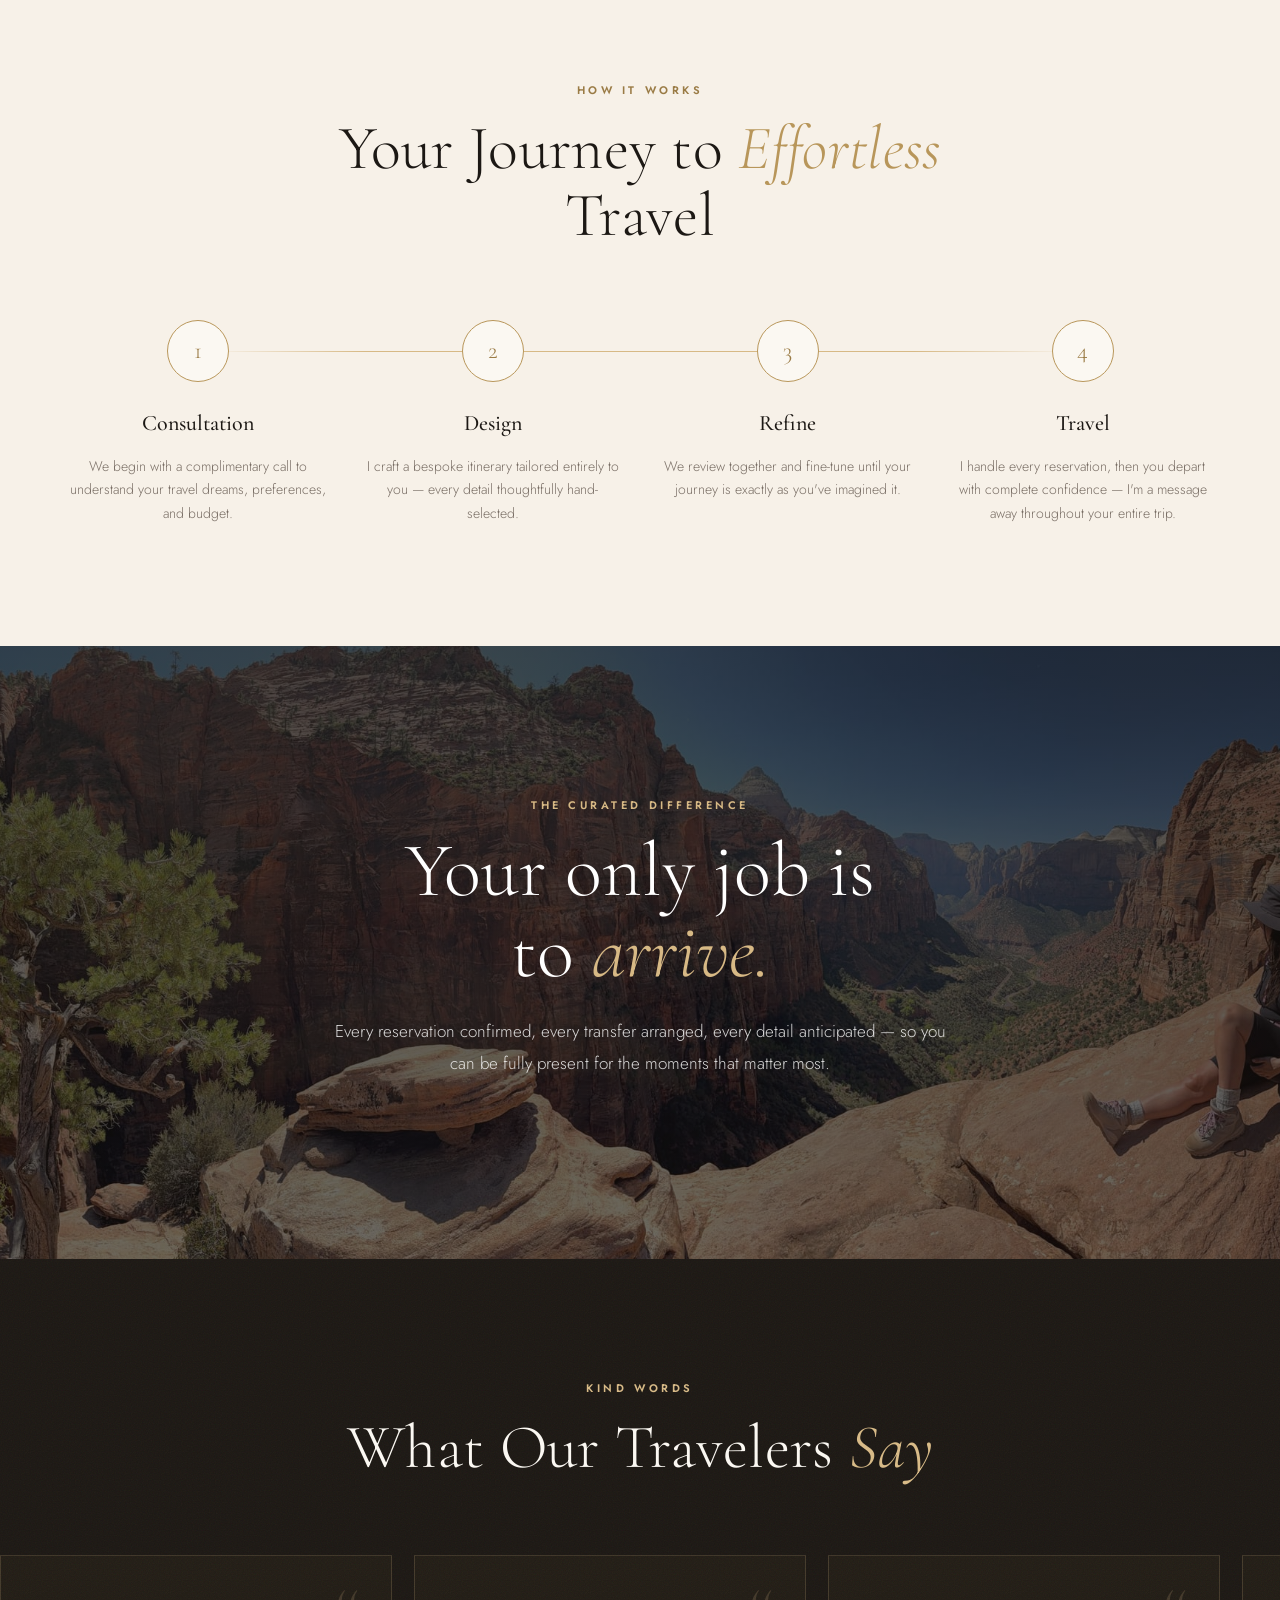
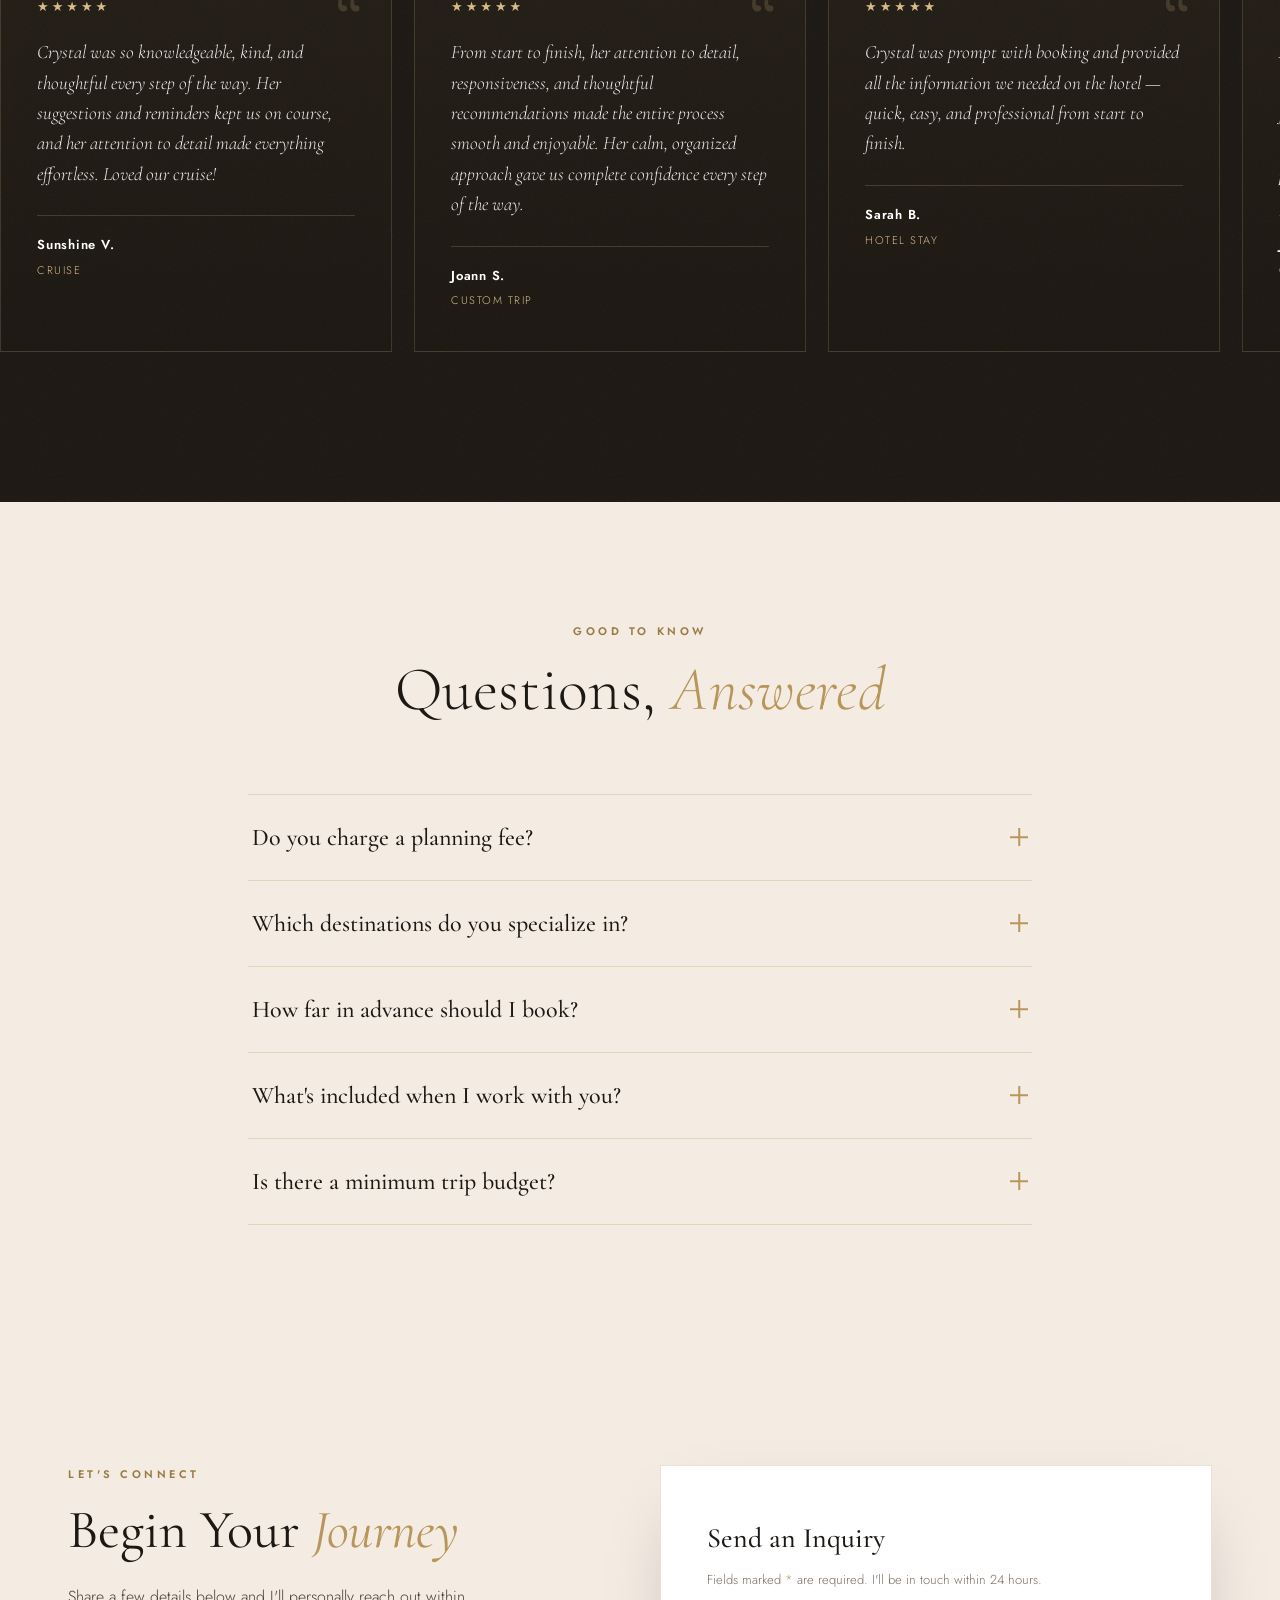
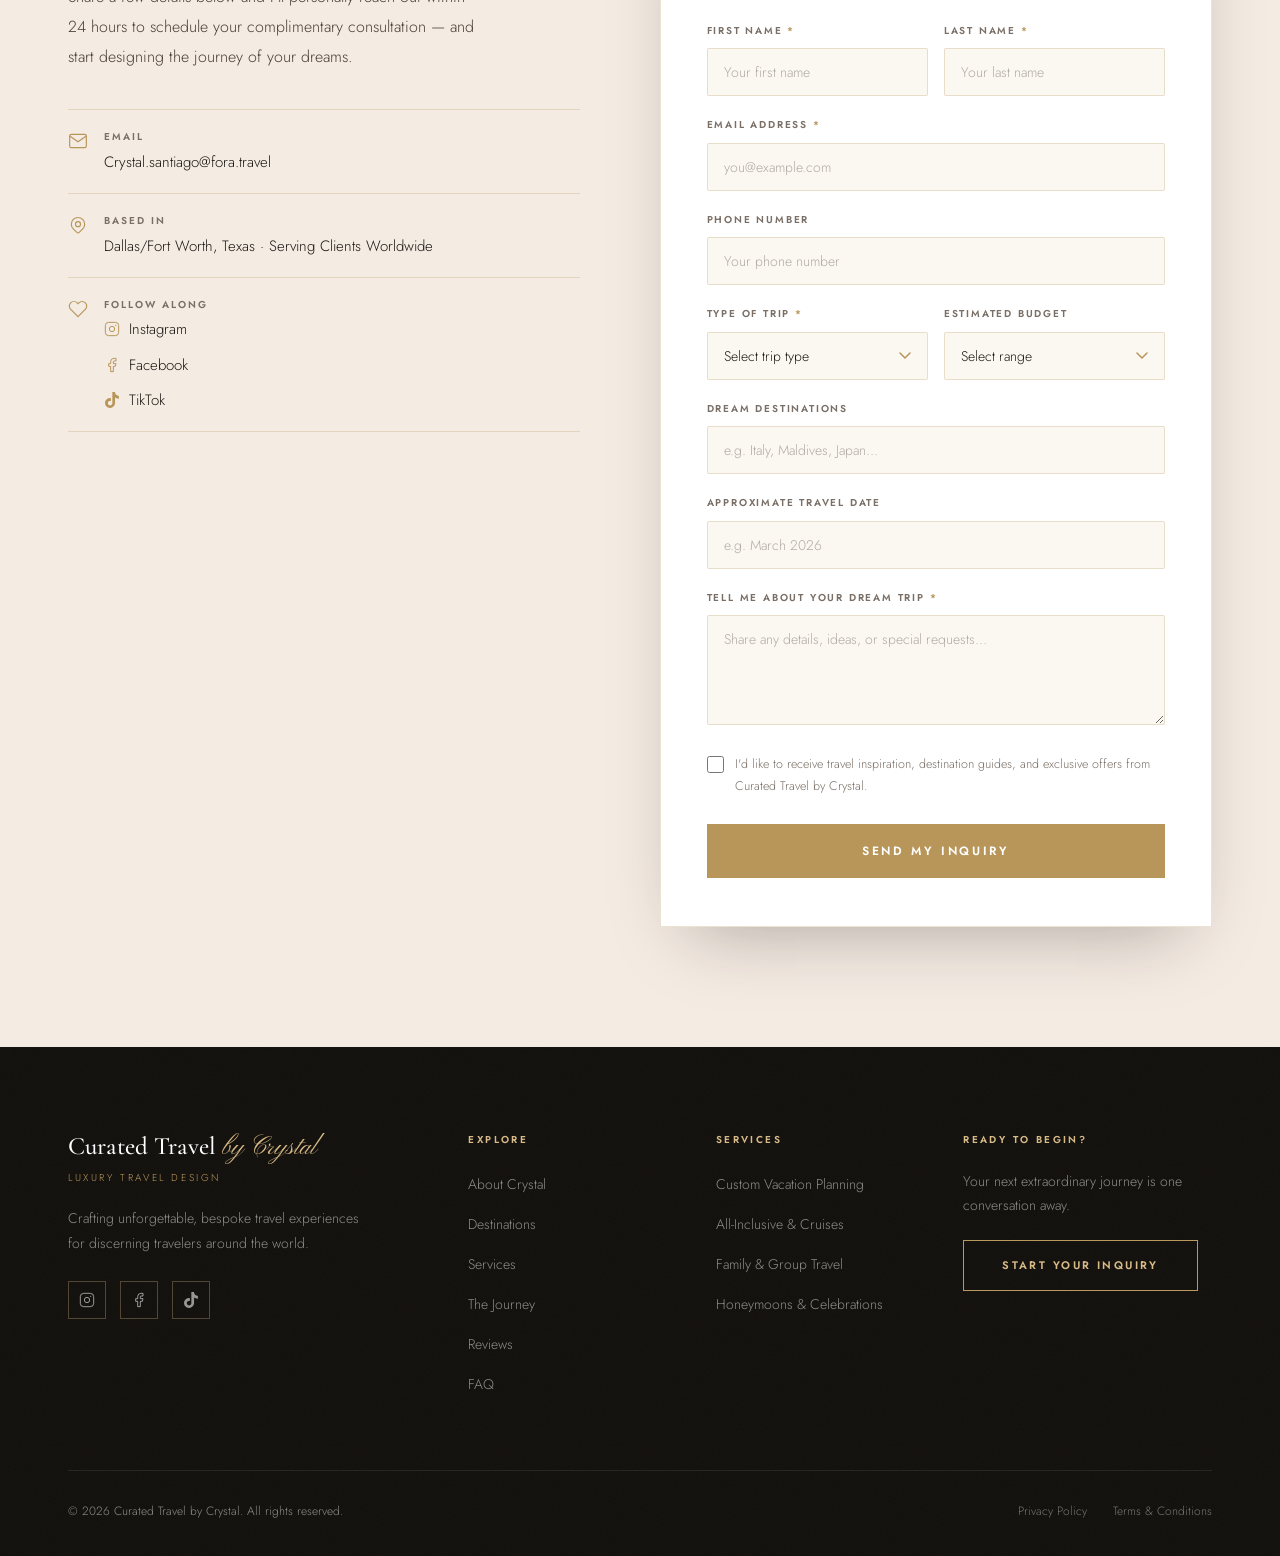
==== commit 1a570f99: "Remove trust partnership details from index.html Removed trust partnership information from the trus" ====
--- a/index.html
+++ b/index.html
@@ -105,7 +105,7 @@
       <a href="#contact" class="btn btn-white">Begin Your Journey</a>
       <a href="#destinations" class="btn btn-ghost">Explore Destinations</a>
     </div>
-    <p class="hero-trust reveal">Virtuoso Member &nbsp;·&nbsp; 5-Star Rated &nbsp;·&nbsp; Worldwide Destinations</p>
+    <p class="hero-trust reveal"> &nbsp;·&nbsp; 5-Star Rated &nbsp;·&nbsp; Worldwide Destinations</p>
   </div>
   <a href="#trust" class="hero-scroll" aria-label="Scroll down">
     <span>Scroll</span>
@@ -115,15 +115,7 @@
 
 <!-- ─────────── TRUST BAR ─────────── -->
 <section id="trust" class="trust" aria-label="Affiliations">
-  <div class="container">
-    <p class="trust-label reveal">In trusted partnership with the world's finest</p>
-    <ul class="trust-marks reveal" role="list">
-      <li>VIRTUOSO</li>
-      <li>ASTA</li>
-      <li>CLIA</li>
-      <li>IATA</li>
-    </ul>
-  </div>
+  
 </section>
 
 <!-- ─────────── INTRO STRIP ─────────── -->
